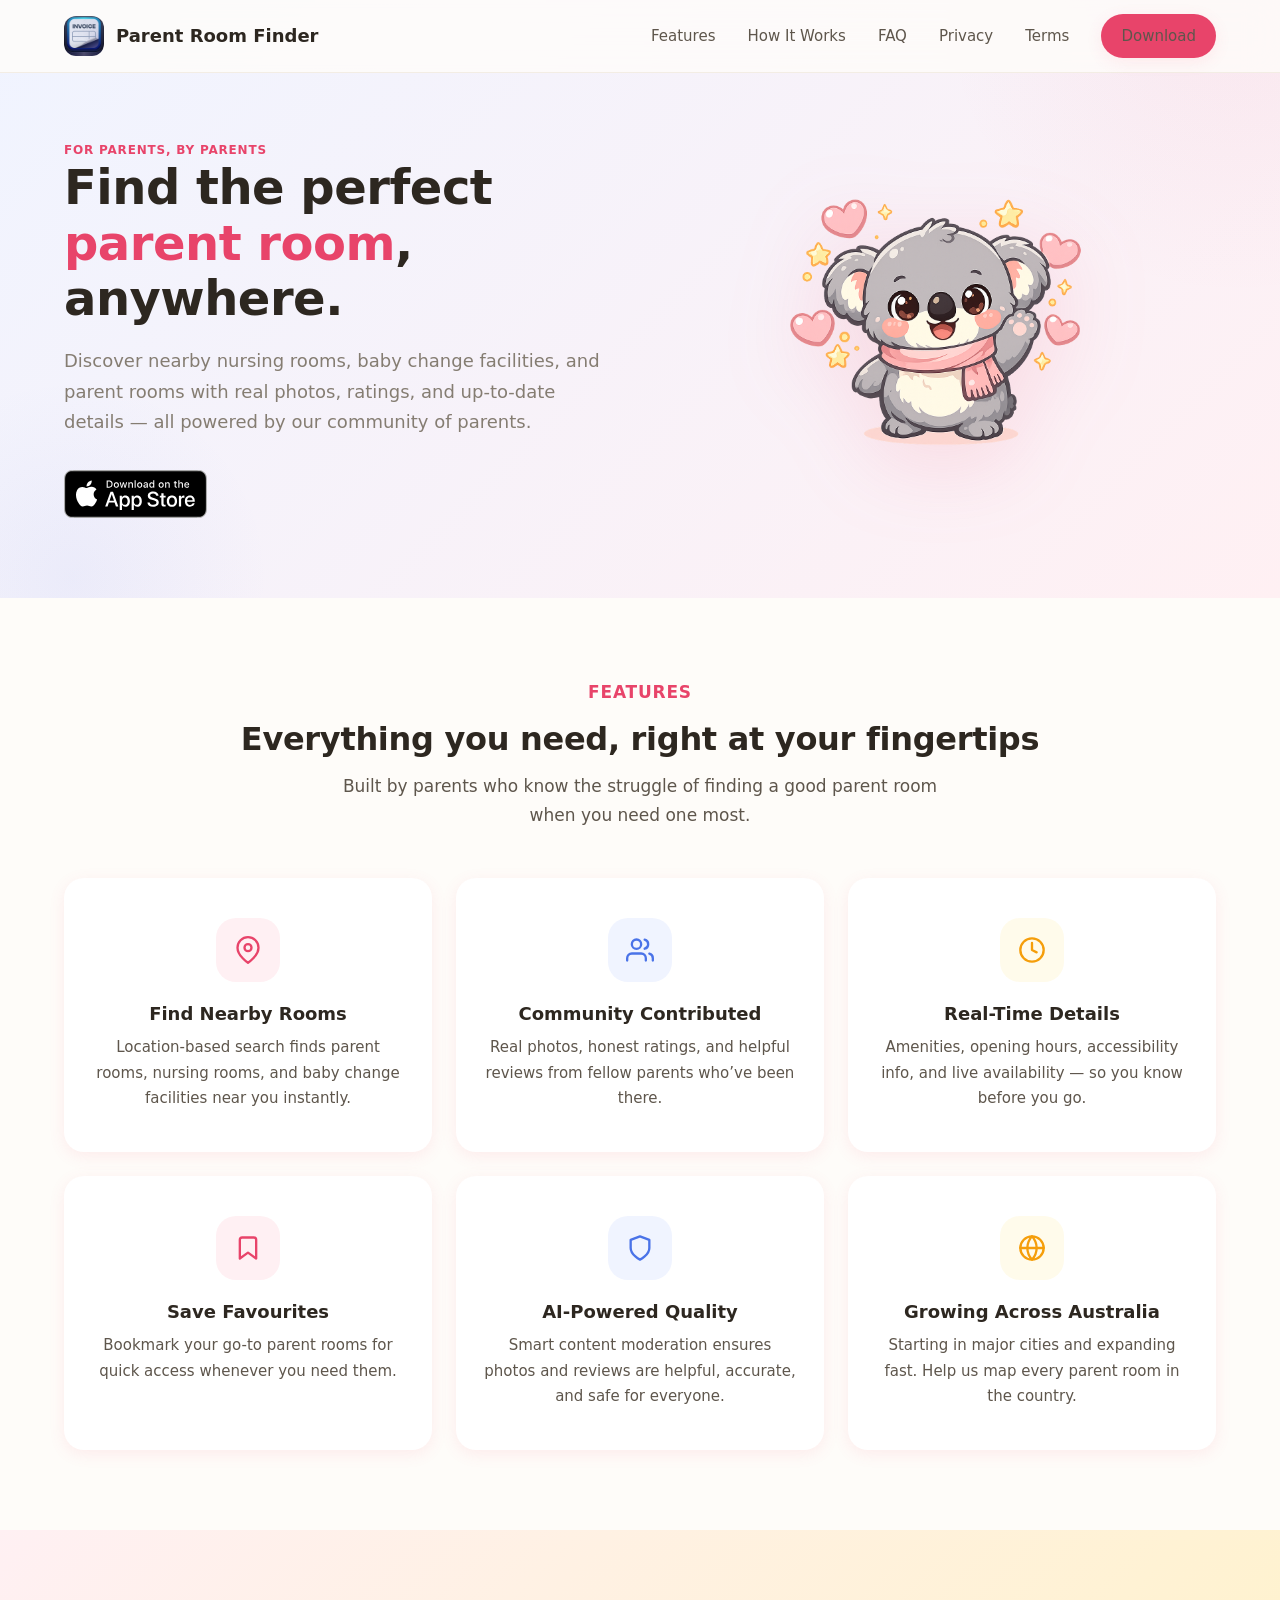
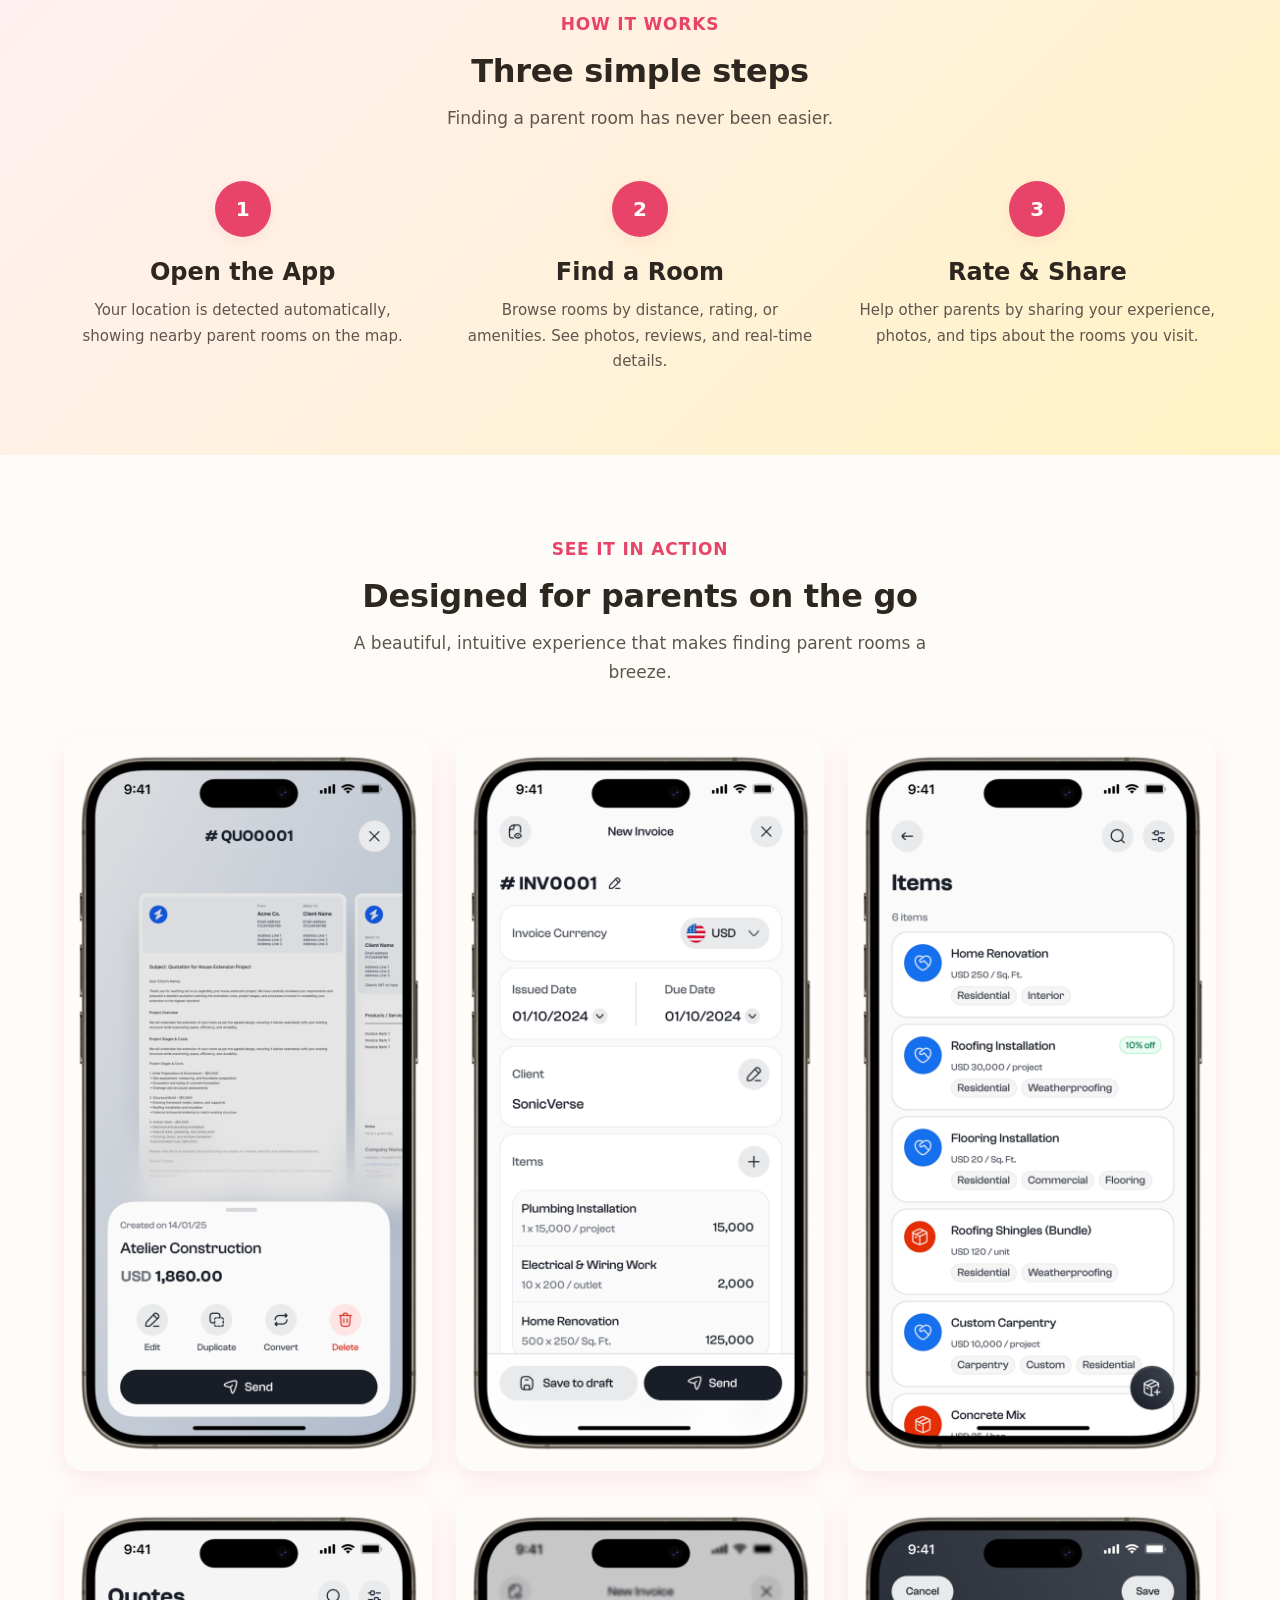
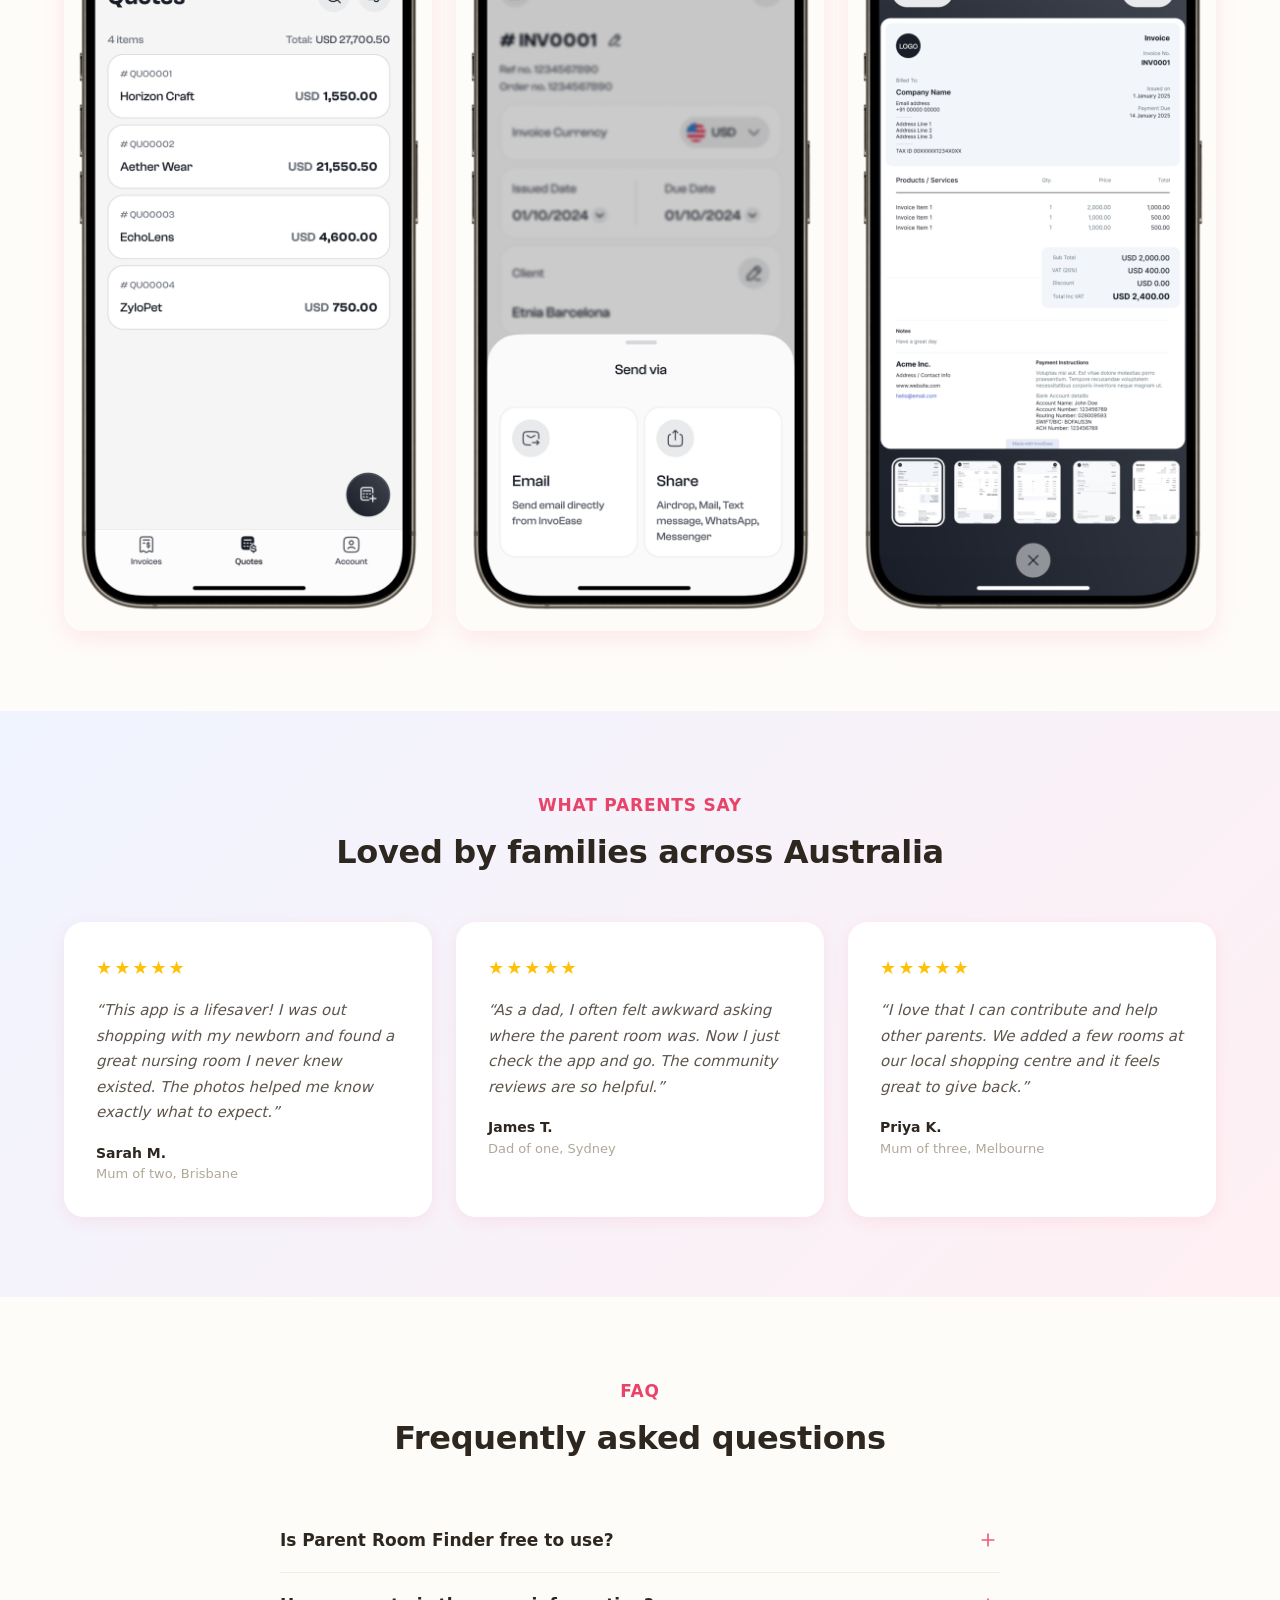
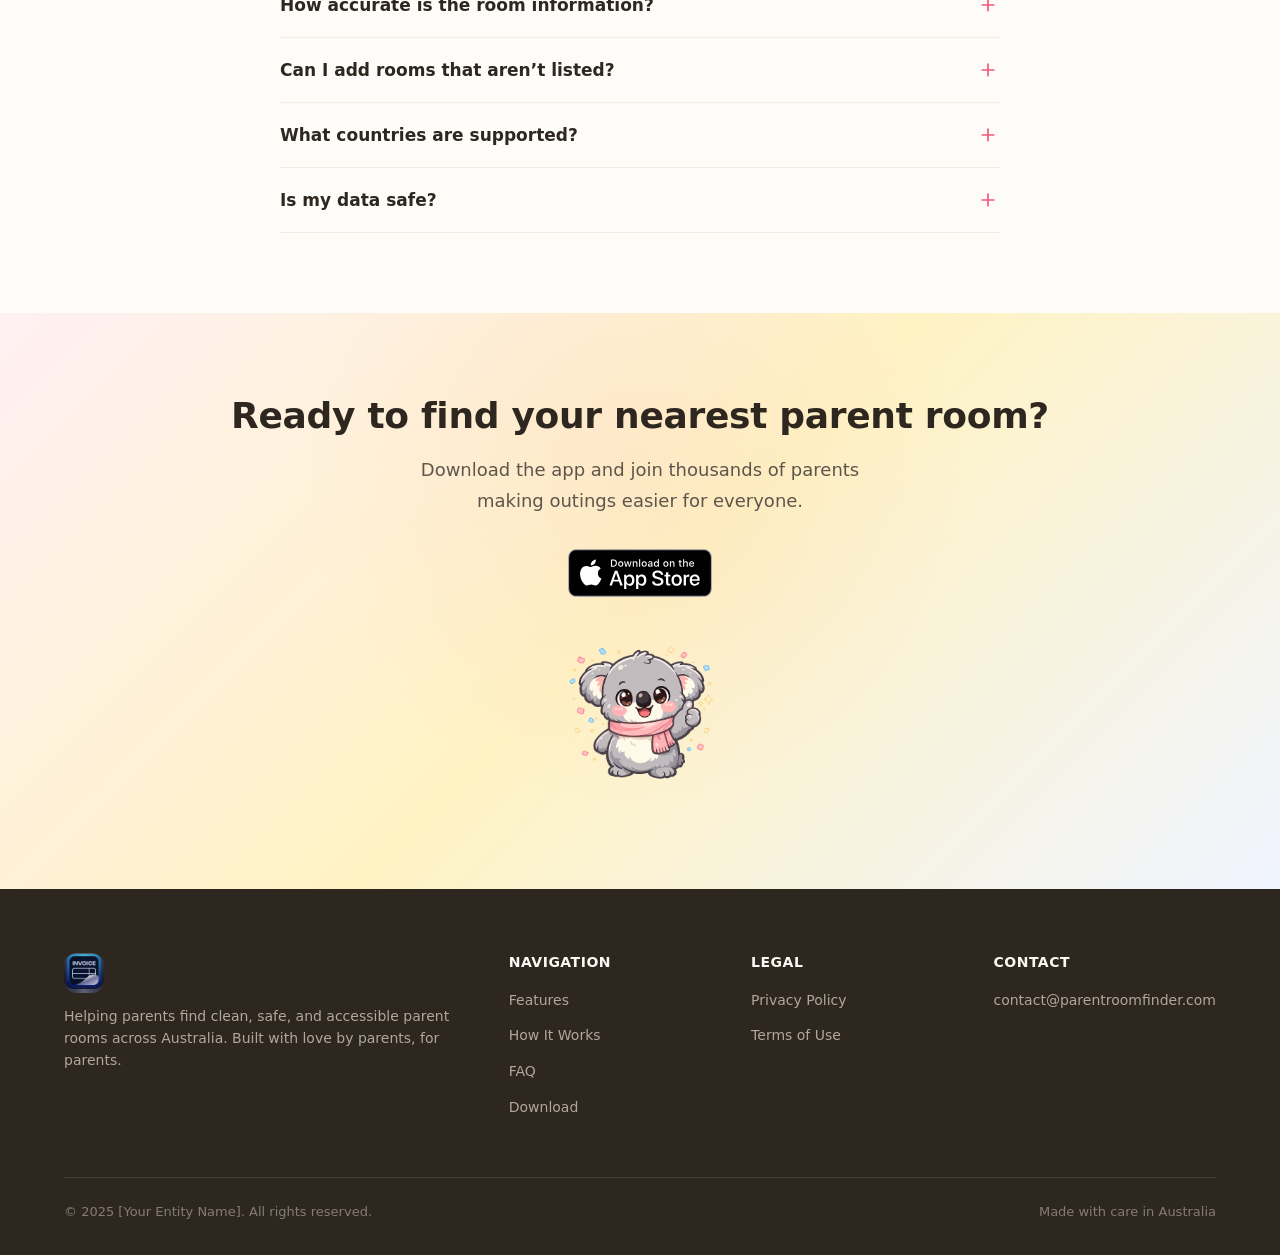
==== index.html @ feef45e7 "site updated" ====
<!DOCTYPE html>
<html lang="en">
<head>
  <meta charset="UTF-8">
  <meta name="viewport" content="width=device-width, initial-scale=1.0">
  <title>Parent Room Finder - Find Parent & Nursing Rooms Nearby</title>
  <meta name="description" content="Find parent rooms, nursing rooms, and baby change facilities near you. Community-powered, real-time details, photos, and ratings across Australia.">

  <!-- Open Graph -->
  <meta property="og:title" content="Parent Room Finder - Find Parent & Nursing Rooms Nearby">
  <meta property="og:description" content="Community-powered app to find parent rooms, nursing rooms, and baby change facilities near you.">
  <meta property="og:image" content="images/og-image.png">
  <meta property="og:type" content="website">
  <!-- TODO: Replace with actual domain -->
  <meta property="og:url" content="https://parentroomfinder.com">

  <!-- Favicon -->
  <link rel="icon" type="image/png" href="images/App Icon - light.png">
  <link rel="apple-touch-icon" href="images/App Icon - light.png">

  <link rel="stylesheet" href="css/style.css">
</head>
<body>

  <!-- ===== Header ===== -->
  <header class="header">
    <div class="container header__inner">
      <a href="/" class="header__logo">
        <img src="images/App Icon - light.png" alt="Parent Room Finder" width="40" height="40">
        <span>Parent Room Finder</span>
      </a>
      <button class="header__hamburger" aria-label="Toggle menu" aria-expanded="false">
        <span></span><span></span><span></span>
      </button>
      <nav class="header__nav">
        <a href="#features">Features</a>
        <a href="#how-it-works">How It Works</a>
        <a href="#faq">FAQ</a>
        <a href="privacy.html">Privacy</a>
        <a href="terms.html">Terms</a>
        <!-- TODO: Replace with actual store link -->
        <a href="#download" class="btn btn--primary btn--small">Download</a>
      </nav>
    </div>
  </header>

  <!-- ===== Hero ===== -->
  <section class="hero">
    <div class="container hero__inner">
      <div class="hero__content">
        <p class="overline">For Parents, By Parents</p>
        <h1 class="hero__title">Find the perfect <span>parent room</span>, anywhere.</h1>
        <p class="hero__subtitle">
          Discover nearby nursing rooms, baby change facilities, and parent rooms with real photos, ratings, and up-to-date details &mdash; all powered by our community of parents.
        </p>
        <div class="hero__actions">
          <!-- TODO: Replace with actual App Store link -->
          <a href="#" aria-label="Download on the App Store">
            <img src="images/App_Store_(iOS)-Badge-Logo.wine.svg" alt="Download on the App Store" class="store-badge">
          </a>
          <!-- TODO: Replace with actual Play Store badge and link -->
          <!--
          <a href="#" aria-label="Get it on Google Play">
            <img src="images/google-play-badge.png" alt="Get it on Google Play" class="store-badge">
          </a>
          -->
        </div>
      </div>
      <div class="hero__image">
        <img src="images/mascot-waving.png" alt="Bubba the koala mascot waving" width="340" height="340">
      </div>
    </div>
  </section>

  <!-- ===== Features ===== -->
  <section class="features" id="features">
    <div class="container">
      <div class="section-header fade-in">
        <p class="overline">Features</p>
        <h2>Everything you need, right at your fingertips</h2>
        <p>Built by parents who know the struggle of finding a good parent room when you need one most.</p>
      </div>
      <div class="features__grid">
        <div class="card feature-card fade-in">
          <div class="feature-card__icon feature-card__icon--pink">
            <svg width="28" height="28" viewBox="0 0 24 24" fill="none" stroke="#E8446A" stroke-width="2" stroke-linecap="round" stroke-linejoin="round"><path d="M21 10c0 7-9 13-9 13s-9-6-9-13a9 9 0 0 1 18 0z"/><circle cx="12" cy="10" r="3"/></svg>
          </div>
          <h3>Find Nearby Rooms</h3>
          <p>Location-based search finds parent rooms, nursing rooms, and baby change facilities near you instantly.</p>
        </div>
        <div class="card feature-card fade-in">
          <div class="feature-card__icon feature-card__icon--blue">
            <svg width="28" height="28" viewBox="0 0 24 24" fill="none" stroke="#4A73E8" stroke-width="2" stroke-linecap="round" stroke-linejoin="round"><path d="M17 21v-2a4 4 0 0 0-4-4H5a4 4 0 0 0-4 4v2"/><circle cx="9" cy="7" r="4"/><path d="M23 21v-2a4 4 0 0 0-3-3.87"/><path d="M16 3.13a4 4 0 0 1 0 7.75"/></svg>
          </div>
          <h3>Community Contributed</h3>
          <p>Real photos, honest ratings, and helpful reviews from fellow parents who&rsquo;ve been there.</p>
        </div>
        <div class="card feature-card fade-in">
          <div class="feature-card__icon feature-card__icon--yellow">
            <svg width="28" height="28" viewBox="0 0 24 24" fill="none" stroke="#F59E0B" stroke-width="2" stroke-linecap="round" stroke-linejoin="round"><circle cx="12" cy="12" r="10"/><polyline points="12 6 12 12 16 14"/></svg>
          </div>
          <h3>Real-Time Details</h3>
          <p>Amenities, opening hours, accessibility info, and live availability &mdash; so you know before you go.</p>
        </div>
        <div class="card feature-card fade-in">
          <div class="feature-card__icon feature-card__icon--pink">
            <svg width="28" height="28" viewBox="0 0 24 24" fill="none" stroke="#E8446A" stroke-width="2" stroke-linecap="round" stroke-linejoin="round"><path d="M19 21l-7-5-7 5V5a2 2 0 0 1 2-2h10a2 2 0 0 1 2 2z"/></svg>
          </div>
          <h3>Save Favourites</h3>
          <p>Bookmark your go-to parent rooms for quick access whenever you need them.</p>
        </div>
        <div class="card feature-card fade-in">
          <div class="feature-card__icon feature-card__icon--blue">
            <svg width="28" height="28" viewBox="0 0 24 24" fill="none" stroke="#4A73E8" stroke-width="2" stroke-linecap="round" stroke-linejoin="round"><path d="M12 22s8-4 8-10V5l-8-3-8 3v7c0 6 8 10 8 10z"/></svg>
          </div>
          <h3>AI-Powered Quality</h3>
          <p>Smart content moderation ensures photos and reviews are helpful, accurate, and safe for everyone.</p>
        </div>
        <div class="card feature-card fade-in">
          <div class="feature-card__icon feature-card__icon--yellow">
            <svg width="28" height="28" viewBox="0 0 24 24" fill="none" stroke="#F59E0B" stroke-width="2" stroke-linecap="round" stroke-linejoin="round"><circle cx="12" cy="12" r="10"/><line x1="2" y1="12" x2="22" y2="12"/><path d="M12 2a15.3 15.3 0 0 1 4 10 15.3 15.3 0 0 1-4 10 15.3 15.3 0 0 1-4-10 15.3 15.3 0 0 1 4-10z"/></svg>
          </div>
          <h3>Growing Across Australia</h3>
          <p>Starting in major cities and expanding fast. Help us map every parent room in the country.</p>
        </div>
      </div>
    </div>
  </section>

  <!-- ===== How It Works ===== -->
  <section class="how-it-works" id="how-it-works">
    <div class="container">
      <div class="section-header fade-in">
        <p class="overline">How It Works</p>
        <h2>Three simple steps</h2>
        <p>Finding a parent room has never been easier.</p>
      </div>
      <div class="steps">
        <div class="step fade-in">
          <div class="step__number">1</div>
          <h3>Open the App</h3>
          <p>Your location is detected automatically, showing nearby parent rooms on the map.</p>
        </div>
        <div class="step fade-in">
          <div class="step__number">2</div>
          <h3>Find a Room</h3>
          <p>Browse rooms by distance, rating, or amenities. See photos, reviews, and real-time details.</p>
        </div>
        <div class="step fade-in">
          <div class="step__number">3</div>
          <h3>Rate & Share</h3>
          <p>Help other parents by sharing your experience, photos, and tips about the rooms you visit.</p>
        </div>
      </div>
    </div>
  </section>

  <!-- ===== App Screenshots ===== -->
  <section class="screenshots" id="screenshots">
    <div class="container">
      <div class="section-header fade-in">
        <p class="overline">See It In Action</p>
        <h2>Designed for parents on the go</h2>
        <p>A beautiful, intuitive experience that makes finding parent rooms a breeze.</p>
      </div>
      <div class="screenshots__grid fade-in">
        <!-- TODO: Replace these placeholder screenshots with actual app screenshots -->
        <img src="images/screenshot-1.png" alt="App screenshot - Map view" loading="lazy">
        <img src="images/screenshot-2.png" alt="App screenshot - Room details" loading="lazy">
        <img src="images/screenshot-3.png" alt="App screenshot - Reviews and photos" loading="lazy">
        <img src="images/screenshot-4.png" alt="App screenshot - Favourites" loading="lazy">
        <img src="images/screenshot-5.png" alt="App screenshot - Contribute" loading="lazy">
        <img src="images/screenshot-6.png" alt="App screenshot - Profile" loading="lazy">
      </div>
    </div>
  </section>

  <!-- ===== Testimonials ===== -->
  <section class="testimonials" id="testimonials">
    <div class="container">
      <div class="section-header fade-in">
        <p class="overline">What Parents Say</p>
        <h2>Loved by families across Australia</h2>
      </div>
      <div class="testimonials__grid">
        <div class="card testimonial-card fade-in">
          <div class="testimonial-card__stars">
            <span>&#9733;</span><span>&#9733;</span><span>&#9733;</span><span>&#9733;</span><span>&#9733;</span>
          </div>
          <blockquote>&ldquo;This app is a lifesaver! I was out shopping with my newborn and found a great nursing room I never knew existed. The photos helped me know exactly what to expect.&rdquo;</blockquote>
          <div class="testimonial-card__author">Sarah M.</div>
          <div class="testimonial-card__role">Mum of two, Brisbane</div>
        </div>
        <div class="card testimonial-card fade-in">
          <div class="testimonial-card__stars">
            <span>&#9733;</span><span>&#9733;</span><span>&#9733;</span><span>&#9733;</span><span>&#9733;</span>
          </div>
          <blockquote>&ldquo;As a dad, I often felt awkward asking where the parent room was. Now I just check the app and go. The community reviews are so helpful.&rdquo;</blockquote>
          <div class="testimonial-card__author">James T.</div>
          <div class="testimonial-card__role">Dad of one, Sydney</div>
        </div>
        <div class="card testimonial-card fade-in">
          <div class="testimonial-card__stars">
            <span>&#9733;</span><span>&#9733;</span><span>&#9733;</span><span>&#9733;</span><span>&#9733;</span>
          </div>
          <blockquote>&ldquo;I love that I can contribute and help other parents. We added a few rooms at our local shopping centre and it feels great to give back.&rdquo;</blockquote>
          <div class="testimonial-card__author">Priya K.</div>
          <div class="testimonial-card__role">Mum of three, Melbourne</div>
        </div>
      </div>
    </div>
  </section>

  <!-- ===== FAQ ===== -->
  <section class="faq" id="faq">
    <div class="container">
      <div class="section-header fade-in">
        <p class="overline">FAQ</p>
        <h2>Frequently asked questions</h2>
      </div>
      <div class="faq__list fade-in">
        <div class="faq__item">
          <button class="faq__question" aria-expanded="false">
            Is Parent Room Finder free to use?
            <span class="faq__icon">
              <svg width="20" height="20" viewBox="0 0 24 24" fill="none" stroke="currentColor" stroke-width="2" stroke-linecap="round" stroke-linejoin="round"><line x1="12" y1="5" x2="12" y2="19"/><line x1="5" y1="12" x2="19" y2="12"/></svg>
            </span>
          </button>
          <div class="faq__answer">
            <p>Parent Room Finder offers a premium subscription that gives you full access to all features including the interactive map, room details, photos, reviews, and the ability to save favourites and contribute rooms. Subscriptions are managed through the App Store or Google Play.</p>
          </div>
        </div>
        <div class="faq__item">
          <button class="faq__question" aria-expanded="false">
            How accurate is the room information?
            <span class="faq__icon">
              <svg width="20" height="20" viewBox="0 0 24 24" fill="none" stroke="currentColor" stroke-width="2" stroke-linecap="round" stroke-linejoin="round"><line x1="12" y1="5" x2="12" y2="19"/><line x1="5" y1="12" x2="19" y2="12"/></svg>
            </span>
          </button>
          <div class="faq__answer">
            <p>Room information is contributed and verified by our community of parents, supplemented by AI-powered discovery. While we strive for accuracy, details like opening hours and amenities may change. We encourage users to report any inaccuracies so we can keep information up to date.</p>
          </div>
        </div>
        <div class="faq__item">
          <button class="faq__question" aria-expanded="false">
            Can I add rooms that aren&rsquo;t listed?
            <span class="faq__icon">
              <svg width="20" height="20" viewBox="0 0 24 24" fill="none" stroke="currentColor" stroke-width="2" stroke-linecap="round" stroke-linejoin="round"><line x1="12" y1="5" x2="12" y2="19"/><line x1="5" y1="12" x2="19" y2="12"/></svg>
            </span>
          </button>
          <div class="faq__answer">
            <p>Absolutely! We rely on our community to help map parent rooms across Australia. You can submit a new room with photos, amenities, and details directly from the app. Submissions are reviewed using AI moderation before being published.</p>
          </div>
        </div>
        <div class="faq__item">
          <button class="faq__question" aria-expanded="false">
            What countries are supported?
            <span class="faq__icon">
              <svg width="20" height="20" viewBox="0 0 24 24" fill="none" stroke="currentColor" stroke-width="2" stroke-linecap="round" stroke-linejoin="round"><line x1="12" y1="5" x2="12" y2="19"/><line x1="5" y1="12" x2="19" y2="12"/></svg>
            </span>
          </button>
          <div class="faq__answer">
            <p>We&rsquo;re currently focused on Australia, starting with major cities like Brisbane, Sydney, and Melbourne. We plan to expand to other countries based on community demand. Want us in your area? Let us know!</p>
          </div>
        </div>
        <div class="faq__item">
          <button class="faq__question" aria-expanded="false">
            Is my data safe?
            <span class="faq__icon">
              <svg width="20" height="20" viewBox="0 0 24 24" fill="none" stroke="currentColor" stroke-width="2" stroke-linecap="round" stroke-linejoin="round"><line x1="12" y1="5" x2="12" y2="19"/><line x1="5" y1="12" x2="19" y2="12"/></svg>
            </span>
          </button>
          <div class="faq__answer">
            <p>Yes. We take privacy seriously and comply with the Australian Privacy Act 1988. Your data is encrypted in transit and at rest, we only collect what&rsquo;s necessary, and we never sell your personal information. Read our full <a href="privacy.html">Privacy Policy</a> for details.</p>
          </div>
        </div>
      </div>
    </div>
  </section>

  <!-- ===== Download CTA ===== -->
  <section class="cta-banner" id="download">
    <div class="container">
      <div class="cta-banner__content fade-in">
        <h2>Ready to find your nearest parent room?</h2>
        <p>Download the app and join thousands of parents making outings easier for everyone.</p>
        <div class="cta-banner__actions">
          <!-- TODO: Replace with actual App Store link -->
          <a href="#" aria-label="Download on the App Store">
            <img src="images/App_Store_(iOS)-Badge-Logo.wine.svg" alt="Download on the App Store" class="store-badge">
          </a>
          <!-- TODO: Replace with actual Play Store badge and link -->
          <!--
          <a href="#" aria-label="Get it on Google Play">
            <img src="images/google-play-badge.png" alt="Get it on Google Play" class="store-badge">
          </a>
          -->
        </div>
        <img src="images/mascot-thumbs-up.png" alt="Bubba the koala giving a thumbs up" class="cta-banner__mascot">
      </div>
    </div>
  </section>

  <!-- ===== Footer ===== -->
  <footer class="footer">
    <div class="container">
      <div class="footer__inner">
        <div class="footer__brand">
          <img src="images/App Icon - dark.png" alt="Parent Room Finder" width="40" height="40">
          <p>Helping parents find clean, safe, and accessible parent rooms across Australia. Built with love by parents, for parents.</p>
        </div>
        <div>
          <h4>Navigation</h4>
          <ul>
            <li><a href="#features">Features</a></li>
            <li><a href="#how-it-works">How It Works</a></li>
            <li><a href="#faq">FAQ</a></li>
            <li><a href="#download">Download</a></li>
          </ul>
        </div>
        <div>
          <h4>Legal</h4>
          <ul>
            <li><a href="privacy.html">Privacy Policy</a></li>
            <li><a href="terms.html">Terms of Use</a></li>
          </ul>
        </div>
        <div>
          <h4>Contact</h4>
          <ul>
            <!-- TODO: Replace with actual contact email -->
            <li><a href="mailto:contact@parentroomfinder.com">contact@parentroomfinder.com</a></li>
          </ul>
        </div>
      </div>
      <div class="footer__bottom">
        <!-- TODO: Replace [Your Entity Name] with actual entity name -->
        <span>&copy; 2025 [Your Entity Name]. All rights reserved.</span>
        <span>Made with care in Australia</span>
      </div>
    </div>
  </footer>

  <script src="js/main.js"></script>
</body>
</html>
---- css/style.css ----
/* ===== CSS Custom Properties ===== */
:root {
  --pink-50: #FFF0F3;
  --pink-100: #FFD6DE;
  --pink-200: #FFB3C1;
  --pink-300: #FF8FA3;
  --pink-400: #F2587A;
  --pink-500: #E8446A;
  --pink-600: #D6325A;
  --pink-700: #B5264C;
  --pink-800: #8C1B3A;

  --blue-50: #F0F4FF;
  --blue-100: #DBEAFE;
  --blue-200: #BFDBFE;
  --blue-300: #93C5FD;
  --blue-400: #60A5FA;
  --blue-500: #4A73E8;
  --blue-600: #3B5FCC;

  --yellow-50: #FFFBEB;
  --yellow-100: #FEF3C7;
  --yellow-200: #FDE68A;
  --yellow-300: #FCD34D;
  --yellow-400: #FFC107;
  --yellow-500: #F59E0B;

  --cream-50: #FEFCF9;
  --cream-100: #FBF7F2;
  --cream-200: #F3EDE4;
  --cream-300: #E5DDD3;
  --cream-400: #B0A898;
  --cream-500: #857D72;
  --cream-600: #5E564C;
  --cream-700: #463F37;
  --cream-800: #2D2720;
  --cream-900: #1A1612;

  --white: #FFFFFF;
  --black: #000000;
  --star: #FFC107;

  --gradient-warm: linear-gradient(135deg, #FFF0F3, #FFF3C4);
  --gradient-cool: linear-gradient(135deg, #F0F4FF, #FFF0F3);
  --gradient-sunset: linear-gradient(135deg, #FFF0F3 0%, #FFF3C4 50%, #F0F4FF 100%);

  --shadow-sm: 0 2px 8px rgba(242, 88, 122, 0.08);
  --shadow-md: 0 4px 16px rgba(242, 88, 122, 0.10);
  --shadow-lg: 0 8px 24px rgba(242, 88, 122, 0.12);
  --shadow-blue: 0 4px 16px rgba(74, 115, 232, 0.10);

  --radius-sm: 12px;
  --radius-md: 16px;
  --radius-lg: 20px;
  --radius-xl: 28px;
  --radius-full: 9999px;

  --font-sans: 'SF Pro Rounded', system-ui, -apple-system, BlinkMacSystemFont, 'Segoe UI', Roboto, Helvetica, Arial, sans-serif;

  --max-width: 1200px;
  --max-width-prose: 800px;
}

/* ===== Reset ===== */
*, *::before, *::after {
  box-sizing: border-box;
  margin: 0;
  padding: 0;
}

html {
  scroll-behavior: smooth;
  -webkit-text-size-adjust: 100%;
}

body {
  font-family: var(--font-sans);
  font-size: 16px;
  line-height: 1.6;
  color: var(--cream-800);
  background-color: var(--cream-50);
  -webkit-font-smoothing: antialiased;
  -moz-osx-font-smoothing: grayscale;
}

img {
  max-width: 100%;
  height: auto;
  display: block;
}

a {
  color: var(--pink-500);
  text-decoration: none;
  transition: color 0.2s;
}

a:hover {
  color: var(--pink-600);
}

ul, ol {
  list-style: none;
}

/* ===== Typography ===== */
h1, h2, h3, h4, h5, h6 {
  font-weight: 600;
  line-height: 1.3;
  color: var(--cream-800);
}

h1 { font-size: 2.5rem; letter-spacing: -0.5px; }
h2 { font-size: 2rem; letter-spacing: -0.3px; }
h3 { font-size: 1.5rem; }
h4 { font-size: 1.25rem; }

p {
  color: var(--cream-600);
  line-height: 1.7;
}

.overline {
  font-size: 0.75rem;
  font-weight: 700;
  letter-spacing: 0.8px;
  text-transform: uppercase;
  color: var(--pink-500);
}

/* ===== Layout ===== */
.container {
  max-width: var(--max-width);
  margin: 0 auto;
  padding: 0 24px;
}

.container--prose {
  max-width: var(--max-width-prose);
}

section {
  padding: 80px 0;
}

/* ===== Components ===== */

/* Card */
.card {
  background: var(--white);
  border-radius: var(--radius-lg);
  box-shadow: var(--shadow-md);
  padding: 32px;
  transition: transform 0.2s, box-shadow 0.2s;
}

.card:hover {
  transform: translateY(-2px);
  box-shadow: var(--shadow-lg);
}

/* Button */
.btn {
  display: inline-flex;
  align-items: center;
  justify-content: center;
  gap: 8px;
  padding: 14px 28px;
  font-family: var(--font-sans);
  font-size: 1rem;
  font-weight: 600;
  border: none;
  border-radius: var(--radius-xl);
  cursor: pointer;
  transition: all 0.2s;
  text-decoration: none;
}

.btn--primary {
  background: var(--pink-500);
  color: var(--white);
  box-shadow: var(--shadow-md);
}

.btn--primary:hover {
  background: var(--pink-600);
  color: var(--white);
  transform: translateY(-1px);
  box-shadow: var(--shadow-lg);
}

.btn--secondary {
  background: var(--white);
  color: var(--pink-500);
  border: 2px solid var(--pink-200);
}

.btn--secondary:hover {
  background: var(--pink-50);
  color: var(--pink-600);
  border-color: var(--pink-300);
}

.btn--small {
  padding: 10px 20px;
  font-size: 0.875rem;
}

/* Badge / Pill */
.badge {
  display: inline-flex;
  align-items: center;
  gap: 6px;
  padding: 6px 14px;
  font-size: 0.8rem;
  font-weight: 600;
  border-radius: var(--radius-full);
}

.badge--pink {
  background: var(--pink-50);
  color: var(--pink-500);
}

.badge--blue {
  background: var(--blue-50);
  color: var(--blue-500);
}

.badge--yellow {
  background: var(--yellow-50);
  color: var(--yellow-500);
}

/* ===== Header / Nav ===== */
.header {
  position: fixed;
  top: 0;
  left: 0;
  right: 0;
  z-index: 100;
  background: rgba(254, 252, 249, 0.85);
  backdrop-filter: blur(16px);
  -webkit-backdrop-filter: blur(16px);
  border-bottom: 1px solid var(--cream-200);
}

.header__inner {
  display: flex;
  align-items: center;
  justify-content: space-between;
  height: 72px;
}

.header__logo {
  display: flex;
  align-items: center;
  gap: 12px;
  text-decoration: none;
}

.header__logo img {
  width: 40px;
  height: 40px;
  border-radius: var(--radius-sm);
}

.header__logo span {
  font-size: 1.125rem;
  font-weight: 600;
  color: var(--cream-800);
}

.header__nav {
  display: flex;
  align-items: center;
  gap: 32px;
}

.header__nav a {
  font-size: 0.9375rem;
  font-weight: 500;
  color: var(--cream-600);
  transition: color 0.2s;
}

.header__nav a:hover {
  color: var(--pink-500);
}

.header__hamburger {
  display: none;
  flex-direction: column;
  gap: 5px;
  background: none;
  border: none;
  cursor: pointer;
  padding: 8px;
}

.header__hamburger span {
  display: block;
  width: 24px;
  height: 2px;
  background: var(--cream-800);
  border-radius: 2px;
  transition: all 0.3s;
}

/* Mobile nav */
@media (max-width: 768px) {
  .header__hamburger {
    display: flex;
  }

  .header__nav {
    display: none;
    position: absolute;
    top: 72px;
    left: 0;
    right: 0;
    flex-direction: column;
    gap: 0;
    background: rgba(254, 252, 249, 0.98);
    backdrop-filter: blur(16px);
    border-bottom: 1px solid var(--cream-200);
    padding: 16px 24px;
  }

  .header__nav.open {
    display: flex;
  }

  .header__nav a {
    padding: 12px 0;
    border-bottom: 1px solid var(--cream-200);
    width: 100%;
  }

  .header__nav a:last-child {
    border-bottom: none;
  }

  .header__nav .btn {
    margin-top: 12px;
    width: 100%;
    text-align: center;
  }
}

/* ===== Hero ===== */
.hero {
  padding-top: 140px;
  padding-bottom: 80px;
  background: var(--gradient-cool);
  position: relative;
  overflow: hidden;
}

.hero::before {
  content: '';
  position: absolute;
  top: -50%;
  right: -20%;
  width: 600px;
  height: 600px;
  background: radial-gradient(circle, rgba(232, 68, 106, 0.06) 0%, transparent 70%);
  border-radius: 50%;
  pointer-events: none;
}

.hero::after {
  content: '';
  position: absolute;
  bottom: -30%;
  left: -10%;
  width: 400px;
  height: 400px;
  background: radial-gradient(circle, rgba(74, 115, 232, 0.06) 0%, transparent 70%);
  border-radius: 50%;
  pointer-events: none;
}

.hero__inner {
  display: grid;
  grid-template-columns: 1fr 1fr;
  gap: 48px;
  align-items: center;
  position: relative;
  z-index: 1;
}

.hero__content {
  max-width: 540px;
}

.hero__title {
  font-size: 3rem;
  line-height: 1.15;
  margin-bottom: 20px;
  letter-spacing: -0.5px;
}

.hero__title span {
  color: var(--pink-500);
}

.hero__subtitle {
  font-size: 1.125rem;
  color: var(--cream-500);
  margin-bottom: 32px;
  line-height: 1.7;
}

.hero__actions {
  display: flex;
  gap: 16px;
  flex-wrap: wrap;
}

.hero__image {
  display: flex;
  justify-content: center;
  align-items: center;
}

.hero__image img {
  max-width: 340px;
  width: 100%;
  filter: drop-shadow(0 20px 40px rgba(242, 88, 122, 0.15));
}

.store-badge {
  height: 48px;
  width: auto;
  transition: transform 0.2s;
}

.store-badge:hover {
  transform: scale(1.05);
}

@media (max-width: 768px) {
  .hero__inner {
    grid-template-columns: 1fr;
    text-align: center;
  }

  .hero__content {
    max-width: 100%;
  }

  .hero__title {
    font-size: 2.25rem;
  }

  .hero__actions {
    justify-content: center;
  }

  .hero__image {
    order: -1;
  }

  .hero__image img {
    max-width: 240px;
  }
}

/* ===== Features Grid ===== */
.features {
  background: var(--cream-50);
}

.section-header {
  text-align: center;
  margin-bottom: 48px;
}

.section-header .overline {
  margin-bottom: 12px;
}

.section-header h2 {
  margin-bottom: 12px;
}

.section-header p {
  max-width: 600px;
  margin: 0 auto;
  font-size: 1.0625rem;
}

.features__grid {
  display: grid;
  grid-template-columns: repeat(3, 1fr);
  gap: 24px;
}

.feature-card {
  text-align: center;
  padding: 40px 28px;
}

.feature-card__icon {
  display: inline-flex;
  align-items: center;
  justify-content: center;
  width: 64px;
  height: 64px;
  border-radius: var(--radius-lg);
  margin-bottom: 20px;
  font-size: 1.75rem;
}

.feature-card__icon--pink { background: var(--pink-50); }
.feature-card__icon--blue { background: var(--blue-50); }
.feature-card__icon--yellow { background: var(--yellow-50); }

.feature-card h3 {
  font-size: 1.125rem;
  margin-bottom: 10px;
}

.feature-card p {
  font-size: 0.9375rem;
}

@media (max-width: 768px) {
  .features__grid {
    grid-template-columns: 1fr;
    gap: 16px;
  }
}

/* ===== How It Works ===== */
.how-it-works {
  background: var(--gradient-warm);
  position: relative;
}

.steps {
  display: grid;
  grid-template-columns: repeat(3, 1fr);
  gap: 40px;
  counter-reset: step;
}

.step {
  text-align: center;
  counter-increment: step;
  position: relative;
}

.step__number {
  display: inline-flex;
  align-items: center;
  justify-content: center;
  width: 56px;
  height: 56px;
  border-radius: 50%;
  background: var(--pink-500);
  color: var(--white);
  font-size: 1.25rem;
  font-weight: 700;
  margin-bottom: 20px;
  box-shadow: var(--shadow-md);
}

.step h3 {
  margin-bottom: 10px;
}

.step p {
  font-size: 0.9375rem;
}

@media (max-width: 768px) {
  .steps {
    grid-template-columns: 1fr;
    gap: 32px;
  }
}

/* ===== Screenshots ===== */
.screenshots {
  background: var(--cream-50);
  overflow: hidden;
}

.screenshots__grid {
  display: grid;
  grid-template-columns: repeat(3, 1fr);
  gap: 24px;
}

.screenshots__grid img {
  border-radius: var(--radius-lg);
  box-shadow: var(--shadow-lg);
  width: 100%;
  transition: transform 0.3s;
}

.screenshots__grid img:hover {
  transform: scale(1.02);
}

@media (max-width: 768px) {
  .screenshots__grid {
    grid-template-columns: repeat(2, 1fr);
    gap: 16px;
  }
}

/* ===== Testimonials ===== */
.testimonials {
  background: var(--gradient-cool);
}

.testimonials__grid {
  display: grid;
  grid-template-columns: repeat(3, 1fr);
  gap: 24px;
}

.testimonial-card {
  padding: 32px;
}

.testimonial-card__stars {
  display: flex;
  gap: 2px;
  margin-bottom: 16px;
}

.testimonial-card__stars span {
  color: var(--star);
  font-size: 1.125rem;
}

.testimonial-card blockquote {
  font-size: 0.9375rem;
  color: var(--cream-600);
  line-height: 1.7;
  margin-bottom: 16px;
  font-style: italic;
}

.testimonial-card__author {
  font-size: 0.875rem;
  font-weight: 600;
  color: var(--cream-800);
}

.testimonial-card__role {
  font-size: 0.8125rem;
  color: var(--cream-400);
}

@media (max-width: 768px) {
  .testimonials__grid {
    grid-template-columns: 1fr;
  }
}

/* ===== FAQ ===== */
.faq {
  background: var(--cream-50);
}

.faq__list {
  max-width: 720px;
  margin: 0 auto;
}

.faq__item {
  border-bottom: 1px solid var(--cream-200);
}

.faq__question {
  width: 100%;
  display: flex;
  align-items: center;
  justify-content: space-between;
  gap: 16px;
  padding: 20px 0;
  font-family: var(--font-sans);
  font-size: 1.0625rem;
  font-weight: 600;
  color: var(--cream-800);
  background: none;
  border: none;
  cursor: pointer;
  text-align: left;
  transition: color 0.2s;
}

.faq__question:hover {
  color: var(--pink-500);
}

.faq__icon {
  flex-shrink: 0;
  width: 24px;
  height: 24px;
  display: flex;
  align-items: center;
  justify-content: center;
  color: var(--pink-400);
  transition: transform 0.3s;
}

.faq__question[aria-expanded="true"] .faq__icon {
  transform: rotate(45deg);
}

.faq__answer {
  max-height: 0;
  overflow: hidden;
  transition: max-height 0.3s ease;
}

.faq__answer p {
  padding: 0 0 20px 0;
  font-size: 0.9375rem;
  line-height: 1.7;
}

/* ===== CTA Banner ===== */
.cta-banner {
  background: var(--gradient-sunset);
  text-align: center;
  position: relative;
  overflow: hidden;
}

.cta-banner::before {
  content: '';
  position: absolute;
  top: -40%;
  left: 50%;
  transform: translateX(-50%);
  width: 800px;
  height: 800px;
  background: radial-gradient(circle, rgba(232, 68, 106, 0.06) 0%, transparent 60%);
  border-radius: 50%;
  pointer-events: none;
}

.cta-banner__content {
  position: relative;
  z-index: 1;
}

.cta-banner h2 {
  font-size: 2.25rem;
  margin-bottom: 16px;
}

.cta-banner p {
  font-size: 1.125rem;
  margin-bottom: 32px;
  max-width: 500px;
  margin-left: auto;
  margin-right: auto;
}

.cta-banner__actions {
  display: flex;
  gap: 16px;
  justify-content: center;
  flex-wrap: wrap;
  margin-bottom: 32px;
}

.cta-banner__mascot {
  max-width: 180px;
  margin: 0 auto;
}

/* ===== Footer ===== */
.footer {
  background: var(--cream-800);
  color: var(--cream-300);
  padding: 64px 0 32px;
}

.footer__inner {
  display: grid;
  grid-template-columns: 2fr 1fr 1fr 1fr;
  gap: 40px;
  margin-bottom: 48px;
}

.footer__brand p {
  color: var(--cream-400);
  font-size: 0.875rem;
  margin-top: 12px;
  line-height: 1.6;
}

.footer__brand img {
  width: 40px;
  height: 40px;
  border-radius: var(--radius-sm);
}

.footer h4 {
  color: var(--cream-100);
  font-size: 0.875rem;
  font-weight: 600;
  text-transform: uppercase;
  letter-spacing: 0.5px;
  margin-bottom: 16px;
}

.footer ul li {
  margin-bottom: 10px;
}

.footer ul a {
  color: var(--cream-400);
  font-size: 0.875rem;
  transition: color 0.2s;
}

.footer ul a:hover {
  color: var(--pink-400);
}

.footer__bottom {
  border-top: 1px solid var(--cream-700);
  padding-top: 24px;
  display: flex;
  justify-content: space-between;
  align-items: center;
  font-size: 0.8125rem;
  color: var(--cream-500);
}

@media (max-width: 768px) {
  .footer__inner {
    grid-template-columns: 1fr 1fr;
  }

  .footer__bottom {
    flex-direction: column;
    gap: 12px;
    text-align: center;
  }
}

/* ===== Legal Pages (Privacy, Terms) ===== */
.legal-page {
  padding-top: 120px;
  padding-bottom: 80px;
}

.legal-page h1 {
  margin-bottom: 8px;
}

.legal-page .legal-updated {
  font-size: 0.875rem;
  color: var(--cream-400);
  margin-bottom: 40px;
}

.legal-page h2 {
  font-size: 1.5rem;
  margin-top: 40px;
  margin-bottom: 16px;
  padding-top: 24px;
  border-top: 1px solid var(--cream-200);
}

.legal-page h2:first-of-type {
  border-top: none;
  padding-top: 0;
}

.legal-page h3 {
  font-size: 1.125rem;
  margin-top: 24px;
  margin-bottom: 12px;
}

.legal-page p {
  margin-bottom: 16px;
  font-size: 0.9375rem;
}

.legal-page ul, .legal-page ol {
  margin-bottom: 16px;
  padding-left: 24px;
}

.legal-page ul {
  list-style: disc;
}

.legal-page ol {
  list-style: decimal;
}

.legal-page li {
  margin-bottom: 8px;
  font-size: 0.9375rem;
  color: var(--cream-600);
  line-height: 1.6;
}

.legal-page strong {
  color: var(--cream-800);
}

.legal-page a {
  color: var(--pink-500);
  text-decoration: underline;
}

.legal-page table {
  width: 100%;
  border-collapse: collapse;
  margin-bottom: 24px;
  font-size: 0.875rem;
}

.legal-page th,
.legal-page td {
  padding: 12px 16px;
  text-align: left;
  border-bottom: 1px solid var(--cream-200);
}

.legal-page th {
  background: var(--cream-100);
  font-weight: 600;
  color: var(--cream-800);
}

.legal-page td {
  color: var(--cream-600);
}

/* ===== Scroll Animations ===== */
.fade-in {
  opacity: 0;
  transform: translateY(20px);
  transition: opacity 0.6s ease, transform 0.6s ease;
}

.fade-in.visible {
  opacity: 1;
  transform: translateY(0);
}

/* ===== Utility ===== */
.text-center { text-align: center; }
.text-pink { color: var(--pink-500); }
.text-blue { color: var(--blue-500); }
.mt-2 { margin-top: 16px; }
.mt-4 { margin-top: 32px; }
.mb-2 { margin-top: 16px; }
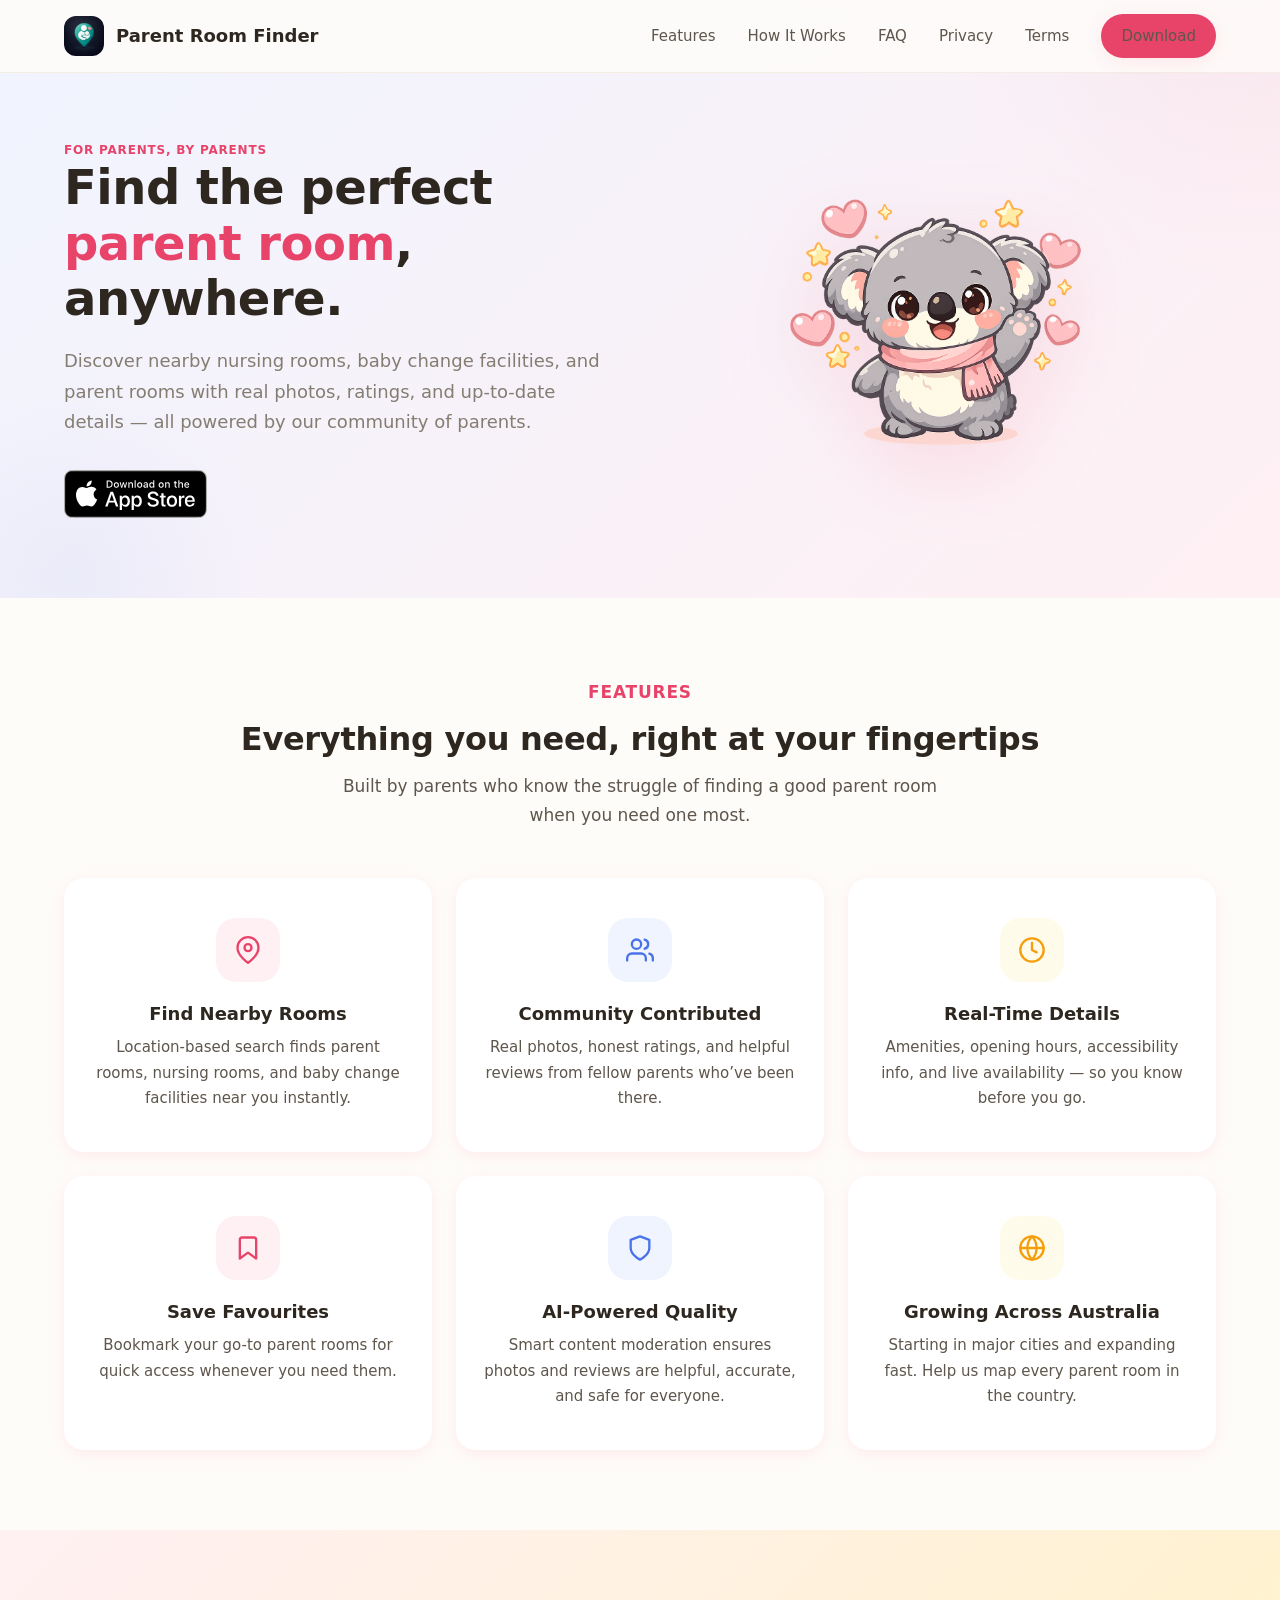
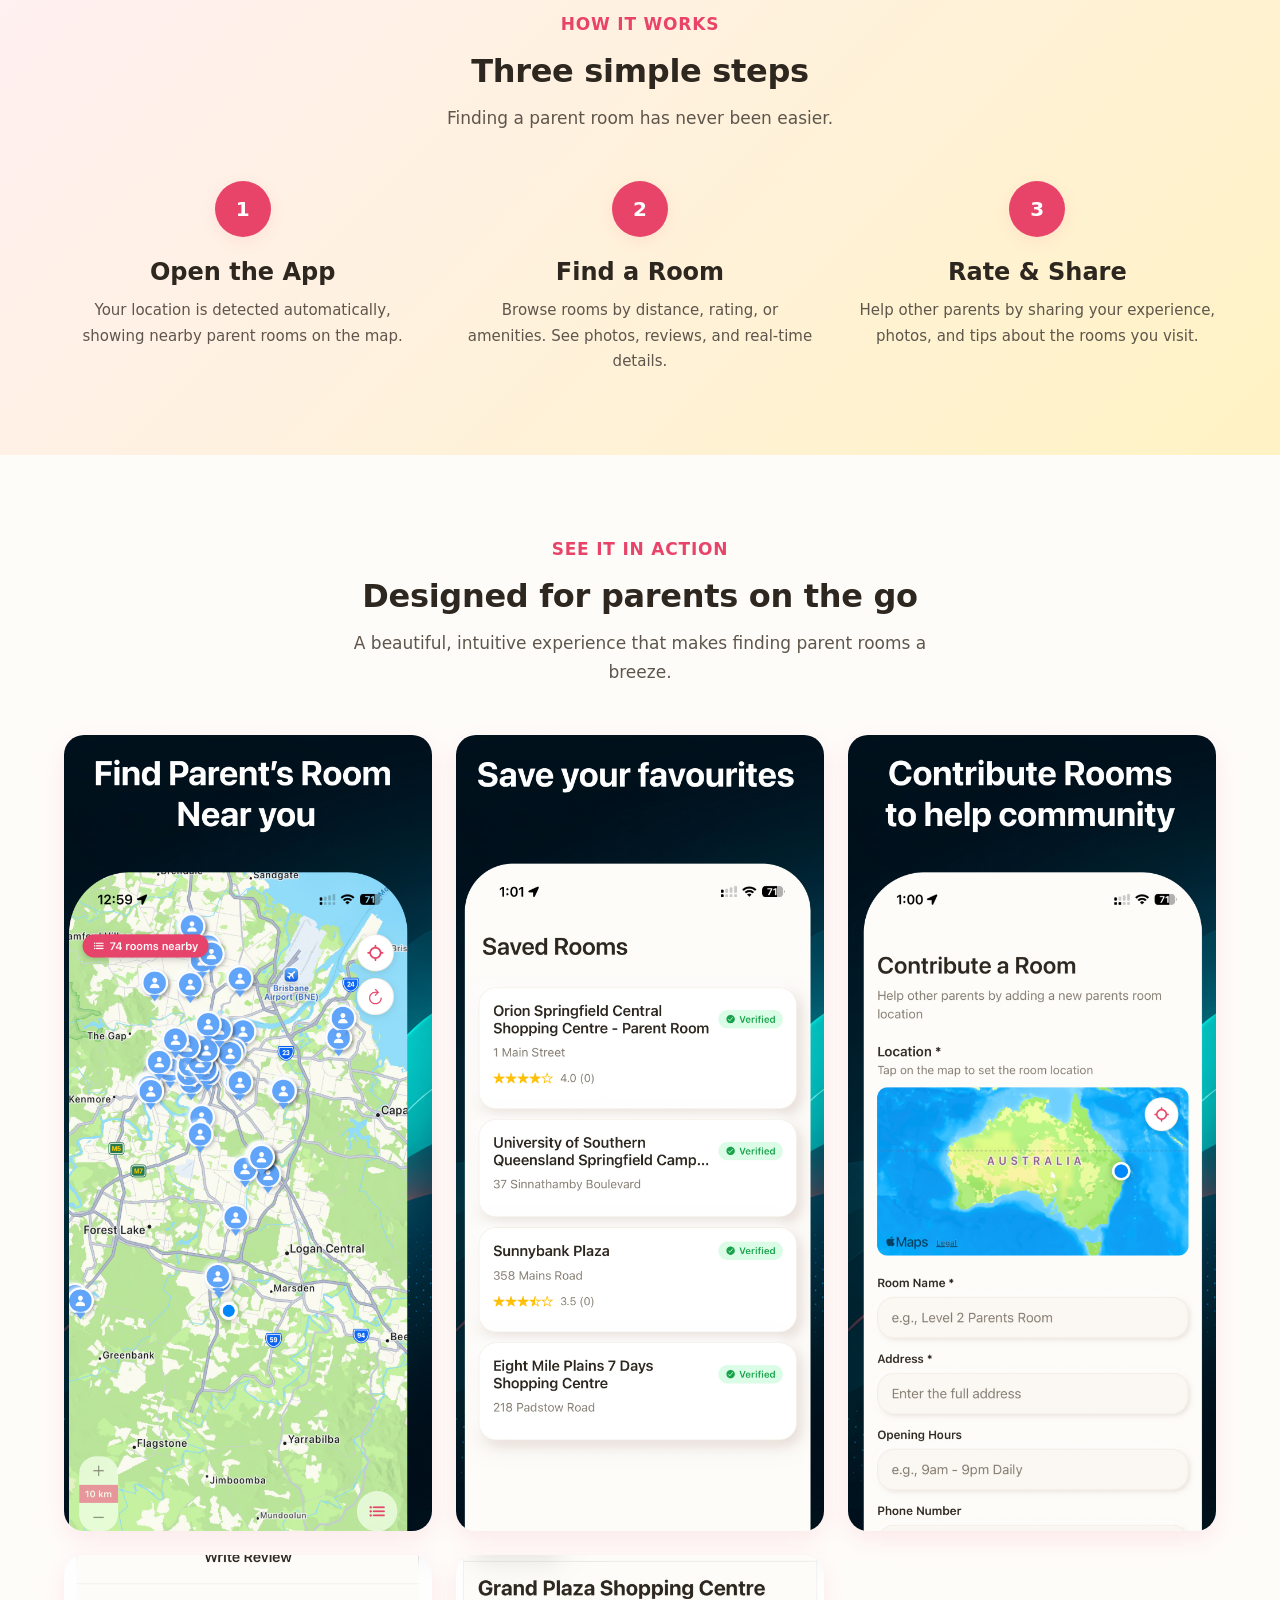
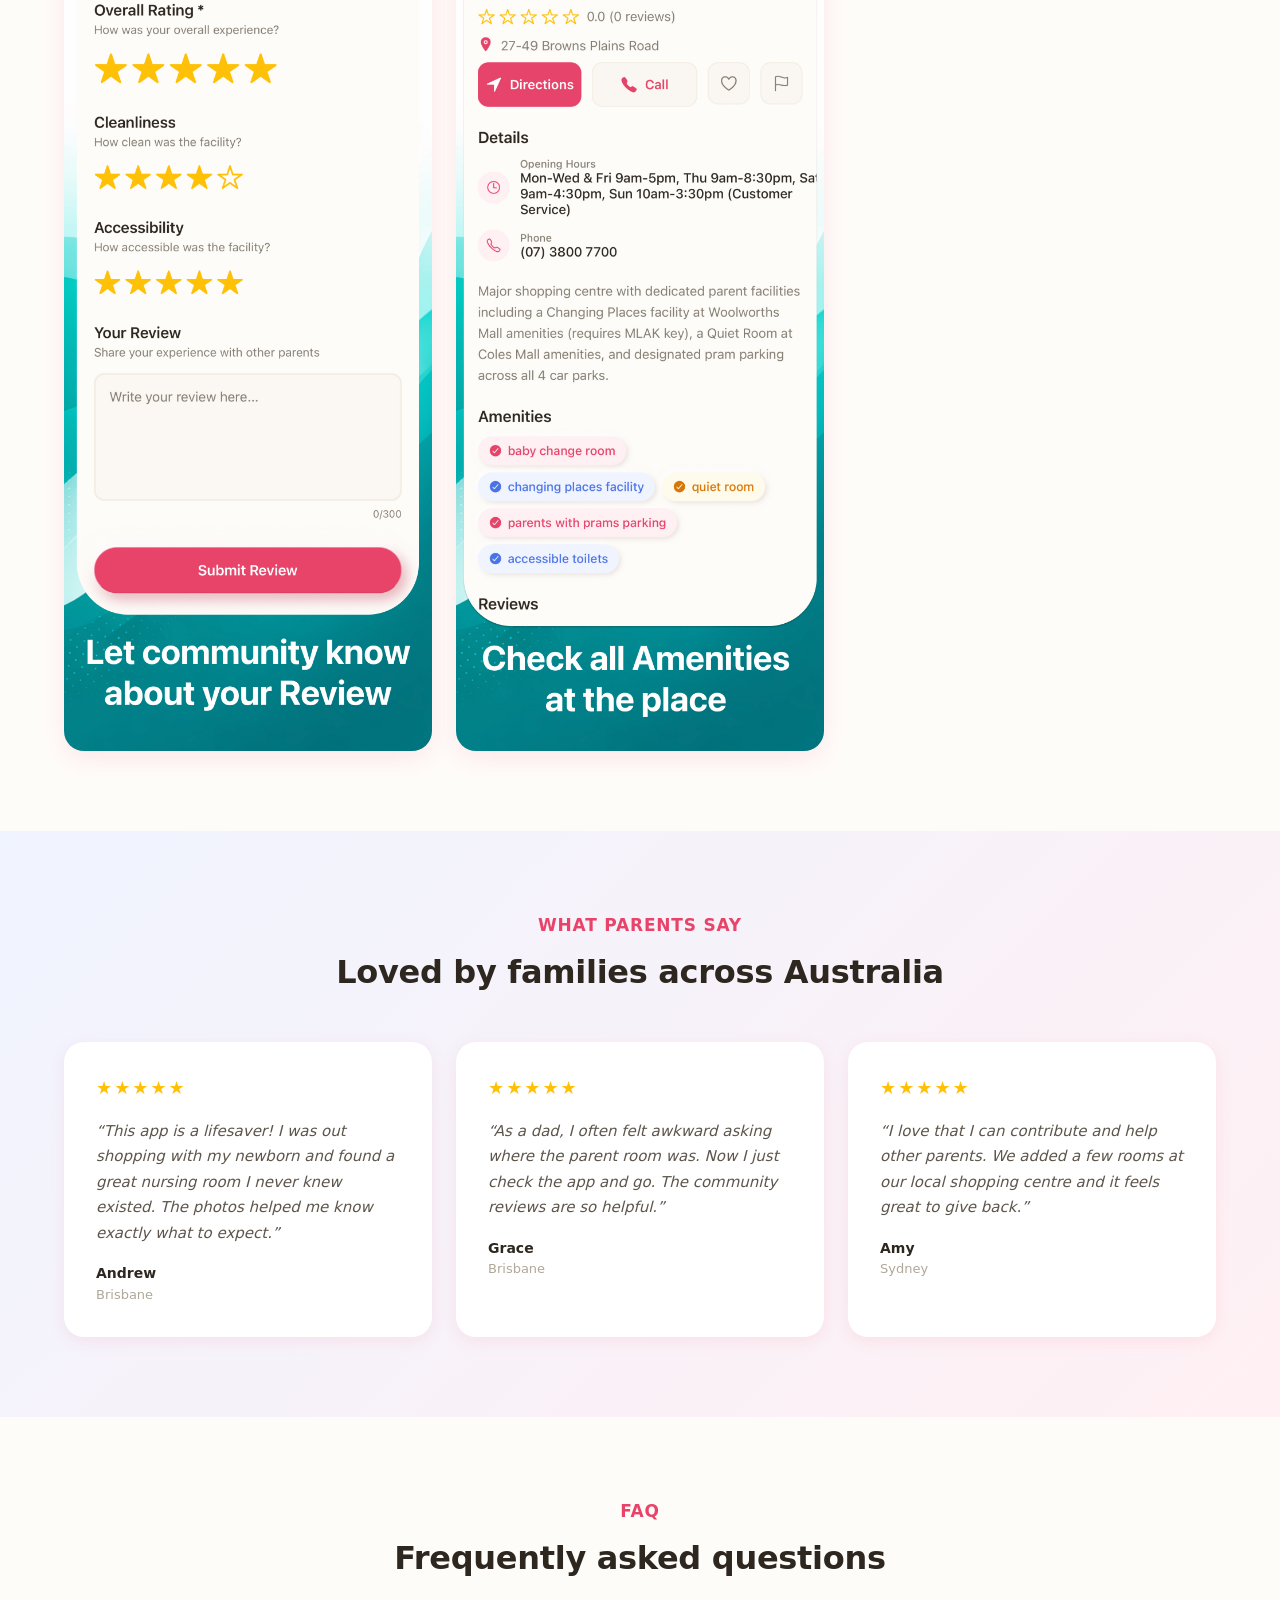
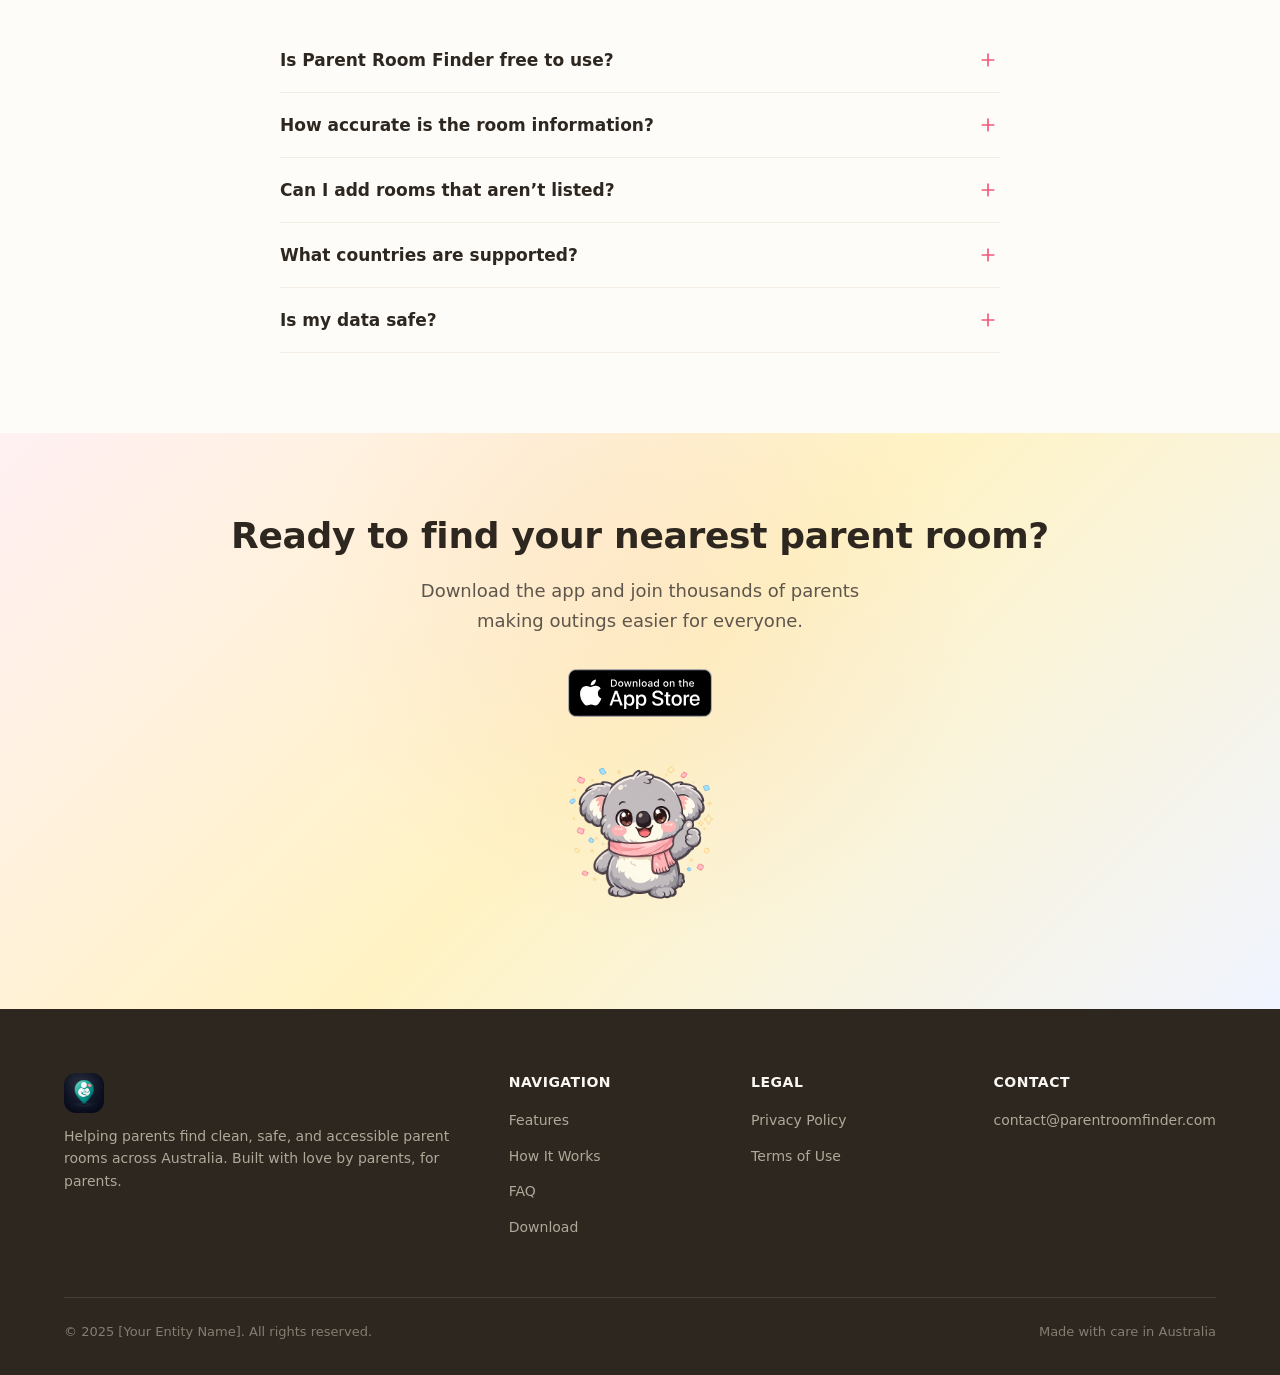
==== commit fbf3ec50: "updated" ====
--- a/index.html
+++ b/index.html
@@ -54,8 +54,7 @@
           Discover nearby nursing rooms, baby change facilities, and parent rooms with real photos, ratings, and up-to-date details &mdash; all powered by our community of parents.
         </p>
         <div class="hero__actions">
-          <!-- TODO: Replace with actual App Store link -->
-          <a href="#" aria-label="Download on the App Store">
+          <a href="https://apps.apple.com/app/id6752860624" aria-label="Download on the App Store">
             <img src="images/App_Store_(iOS)-Badge-Logo.wine.svg" alt="Download on the App Store" class="store-badge">
           </a>
           <!-- TODO: Replace with actual Play Store badge and link -->
@@ -164,13 +163,11 @@
         <p>A beautiful, intuitive experience that makes finding parent rooms a breeze.</p>
       </div>
       <div class="screenshots__grid fade-in">
-        <!-- TODO: Replace these placeholder screenshots with actual app screenshots -->
-        <img src="images/screenshot-1.png" alt="App screenshot - Map view" loading="lazy">
-        <img src="images/screenshot-2.png" alt="App screenshot - Room details" loading="lazy">
-        <img src="images/screenshot-3.png" alt="App screenshot - Reviews and photos" loading="lazy">
-        <img src="images/screenshot-4.png" alt="App screenshot - Favourites" loading="lazy">
-        <img src="images/screenshot-5.png" alt="App screenshot - Contribute" loading="lazy">
-        <img src="images/screenshot-6.png" alt="App screenshot - Profile" loading="lazy">
+        <img src="images/screenshot-1.jpg" alt="App screenshot - Find parent's room near you on map" loading="lazy">
+        <img src="images/screenshot-2.jpg" alt="App screenshot - Save your favourite rooms" loading="lazy">
+        <img src="images/screenshot-3.jpg" alt="App screenshot - Contribute rooms to help community" loading="lazy">
+        <img src="images/screenshot-4.jpg" alt="App screenshot - Write and submit reviews" loading="lazy">
+        <img src="images/screenshot-5.jpg" alt="App screenshot - Check all amenities at the place" loading="lazy">
       </div>
     </div>
   </section>
@@ -188,24 +185,24 @@
             <span>&#9733;</span><span>&#9733;</span><span>&#9733;</span><span>&#9733;</span><span>&#9733;</span>
           </div>
           <blockquote>&ldquo;This app is a lifesaver! I was out shopping with my newborn and found a great nursing room I never knew existed. The photos helped me know exactly what to expect.&rdquo;</blockquote>
-          <div class="testimonial-card__author">Sarah M.</div>
-          <div class="testimonial-card__role">Mum of two, Brisbane</div>
+          <div class="testimonial-card__author">Andrew</div>
+          <div class="testimonial-card__role">Brisbane</div>
         </div>
         <div class="card testimonial-card fade-in">
           <div class="testimonial-card__stars">
             <span>&#9733;</span><span>&#9733;</span><span>&#9733;</span><span>&#9733;</span><span>&#9733;</span>
           </div>
           <blockquote>&ldquo;As a dad, I often felt awkward asking where the parent room was. Now I just check the app and go. The community reviews are so helpful.&rdquo;</blockquote>
-          <div class="testimonial-card__author">James T.</div>
-          <div class="testimonial-card__role">Dad of one, Sydney</div>
+          <div class="testimonial-card__author">Grace</div>
+          <div class="testimonial-card__role">Brisbane</div>
         </div>
         <div class="card testimonial-card fade-in">
           <div class="testimonial-card__stars">
             <span>&#9733;</span><span>&#9733;</span><span>&#9733;</span><span>&#9733;</span><span>&#9733;</span>
           </div>
           <blockquote>&ldquo;I love that I can contribute and help other parents. We added a few rooms at our local shopping centre and it feels great to give back.&rdquo;</blockquote>
-          <div class="testimonial-card__author">Priya K.</div>
-          <div class="testimonial-card__role">Mum of three, Melbourne</div>
+          <div class="testimonial-card__author">Amy</div>
+          <div class="testimonial-card__role">Sydney</div>
         </div>
       </div>
     </div>
@@ -285,8 +282,7 @@
         <h2>Ready to find your nearest parent room?</h2>
         <p>Download the app and join thousands of parents making outings easier for everyone.</p>
         <div class="cta-banner__actions">
-          <!-- TODO: Replace with actual App Store link -->
-          <a href="#" aria-label="Download on the App Store">
+          <a href="https://apps.apple.com/app/id6752860624" aria-label="Download on the App Store">
             <img src="images/App_Store_(iOS)-Badge-Logo.wine.svg" alt="Download on the App Store" class="store-badge">
           </a>
           <!-- TODO: Replace with actual Play Store badge and link -->
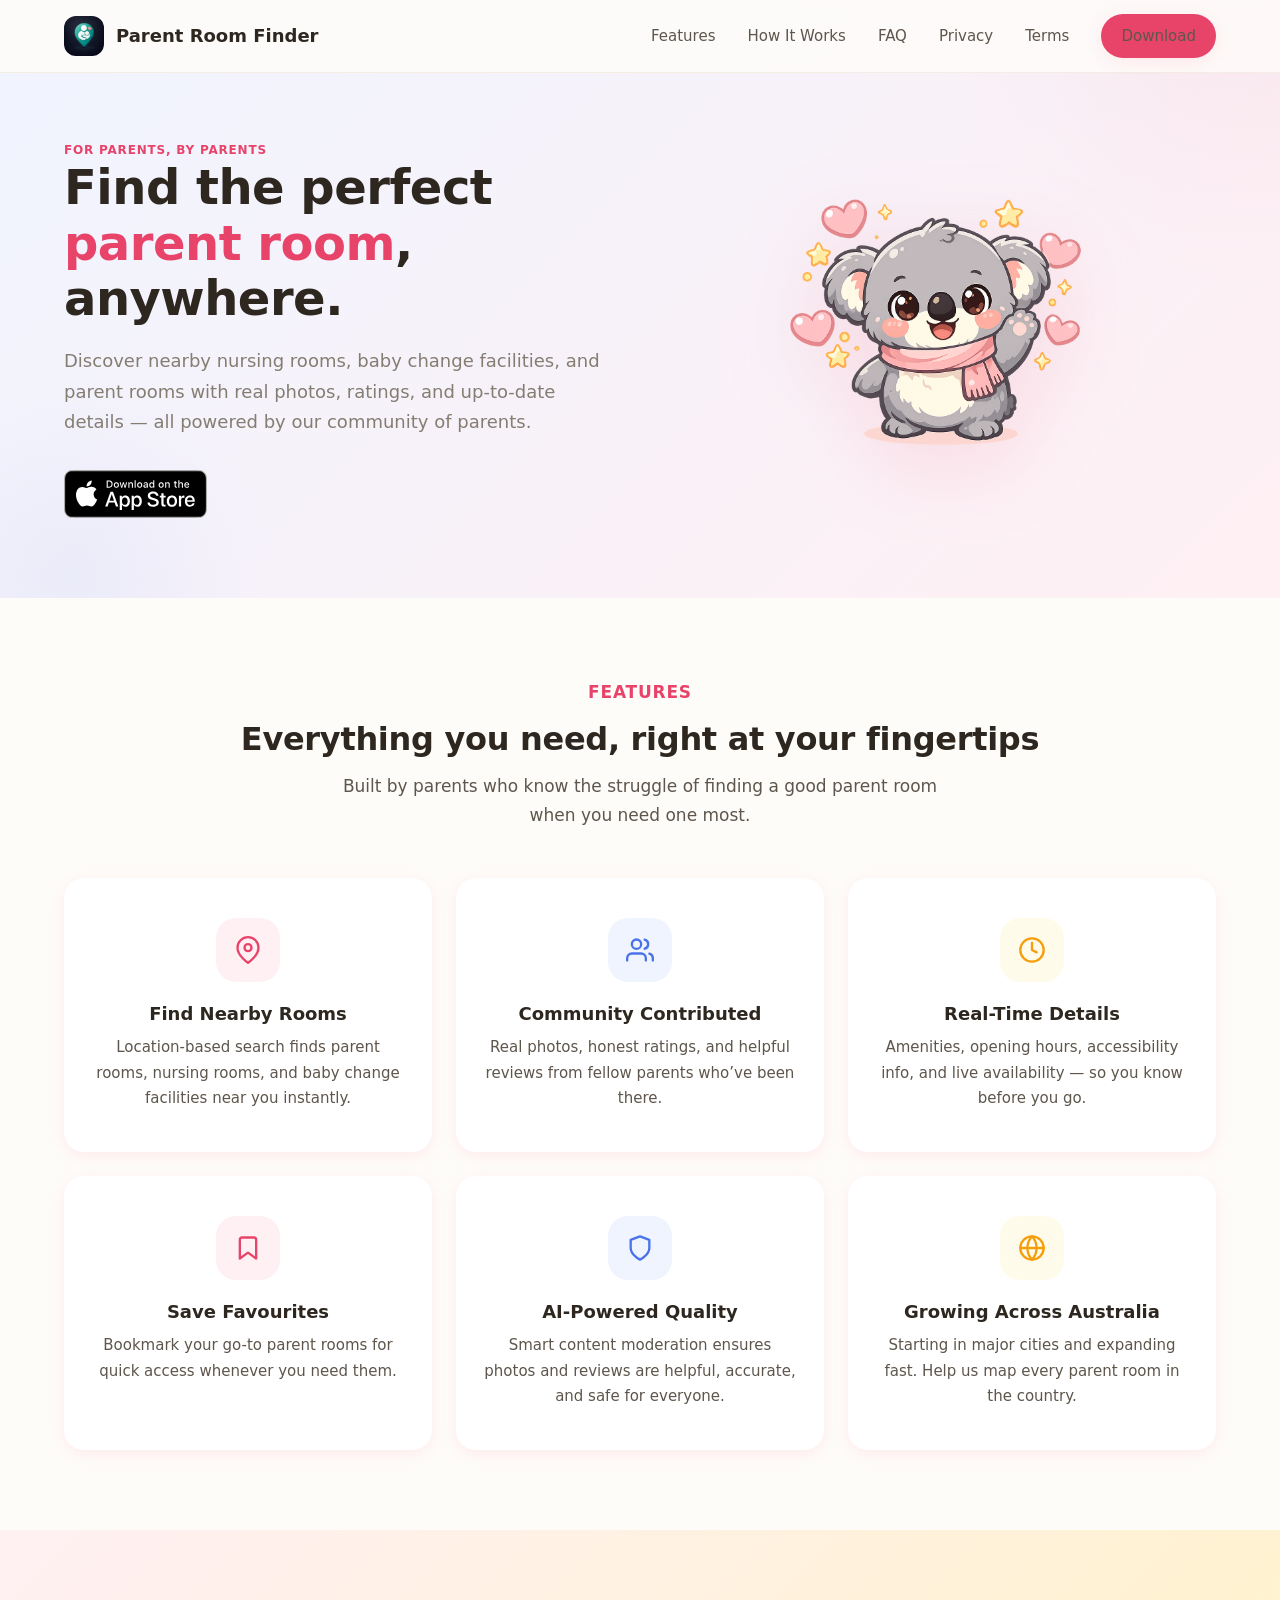
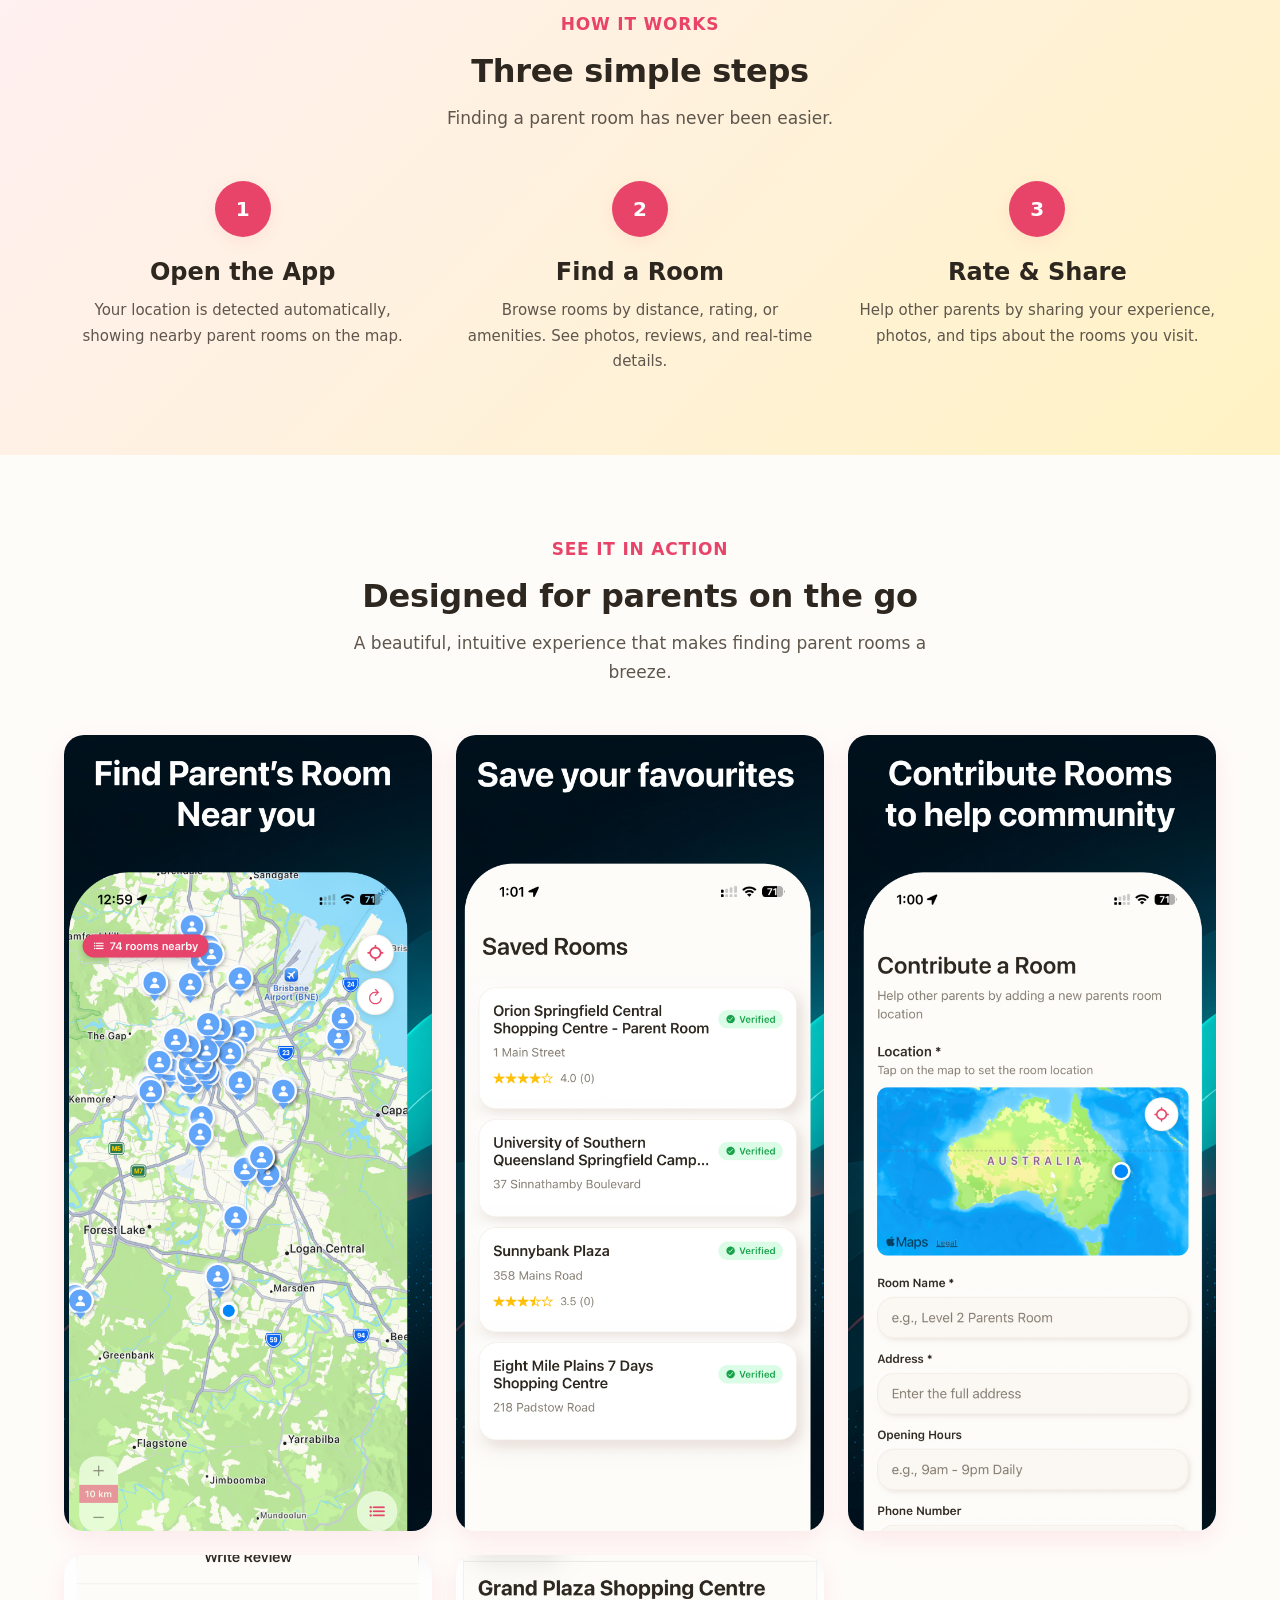
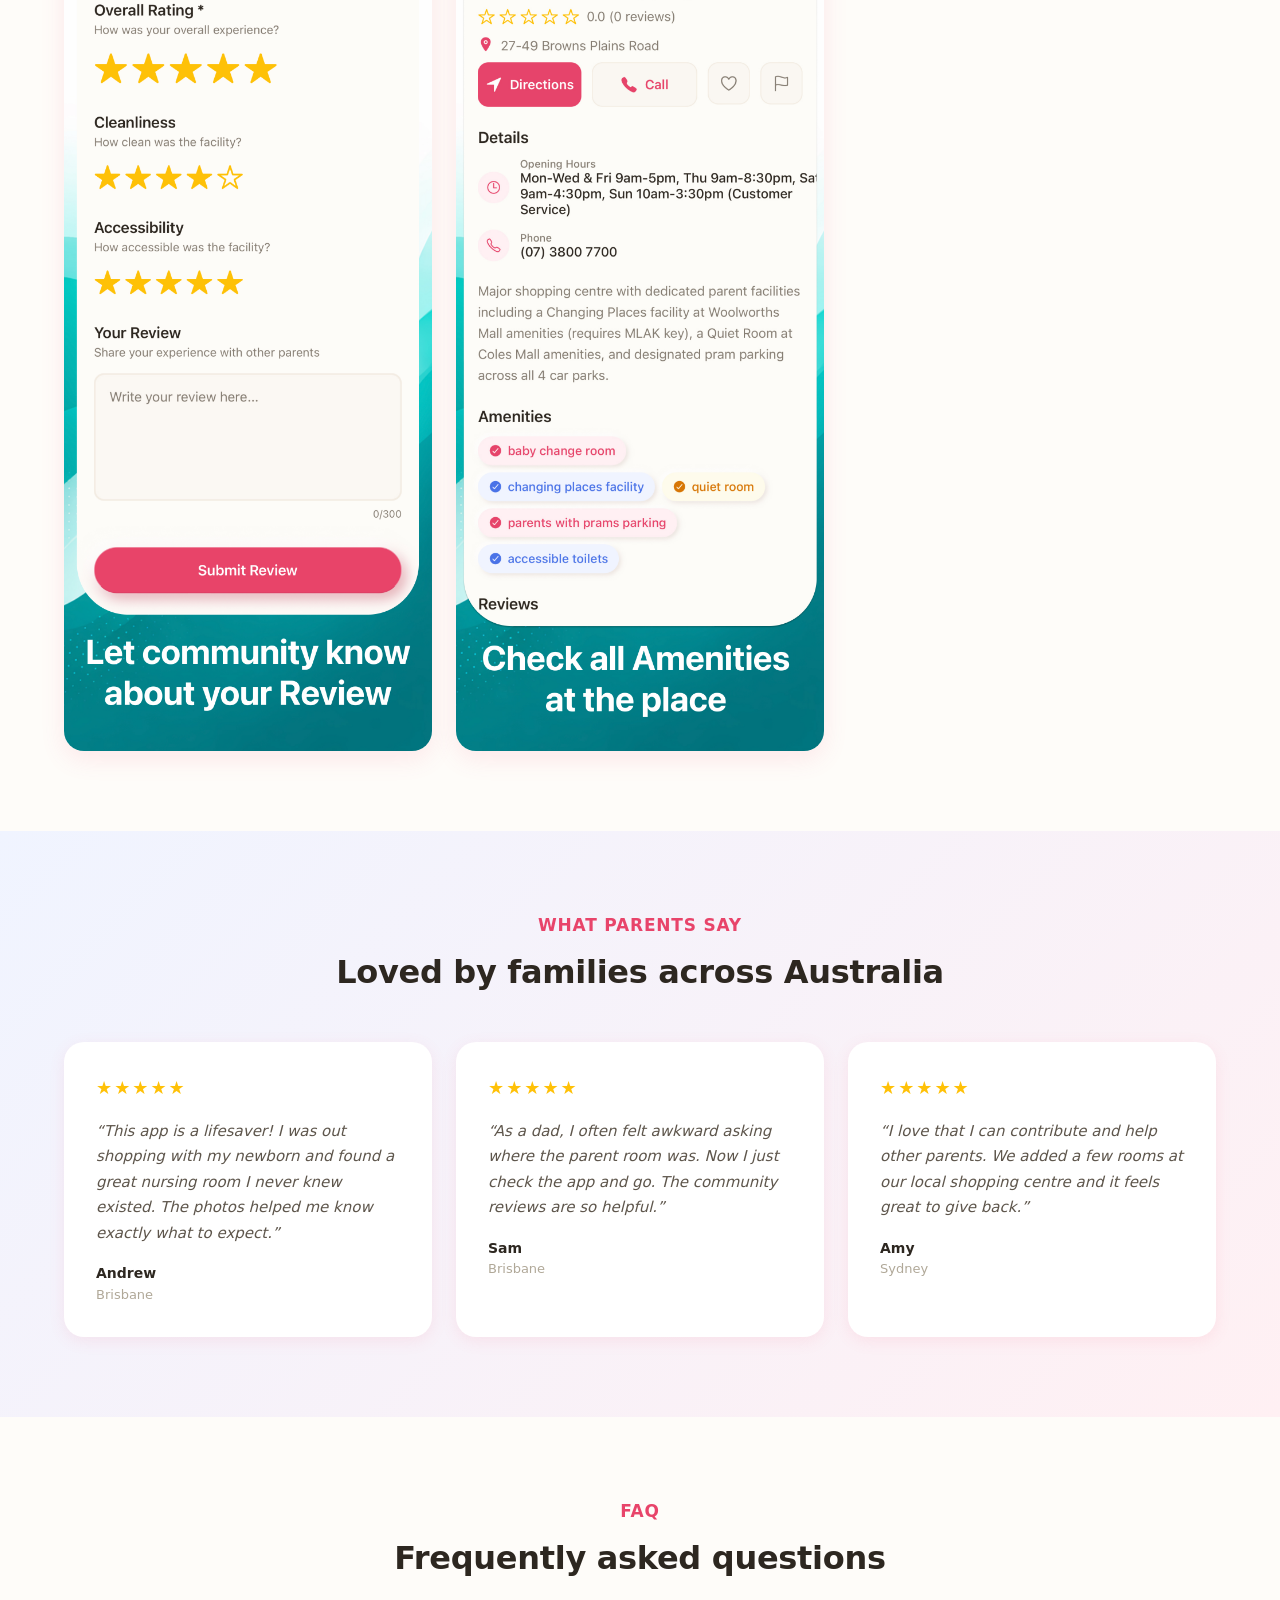
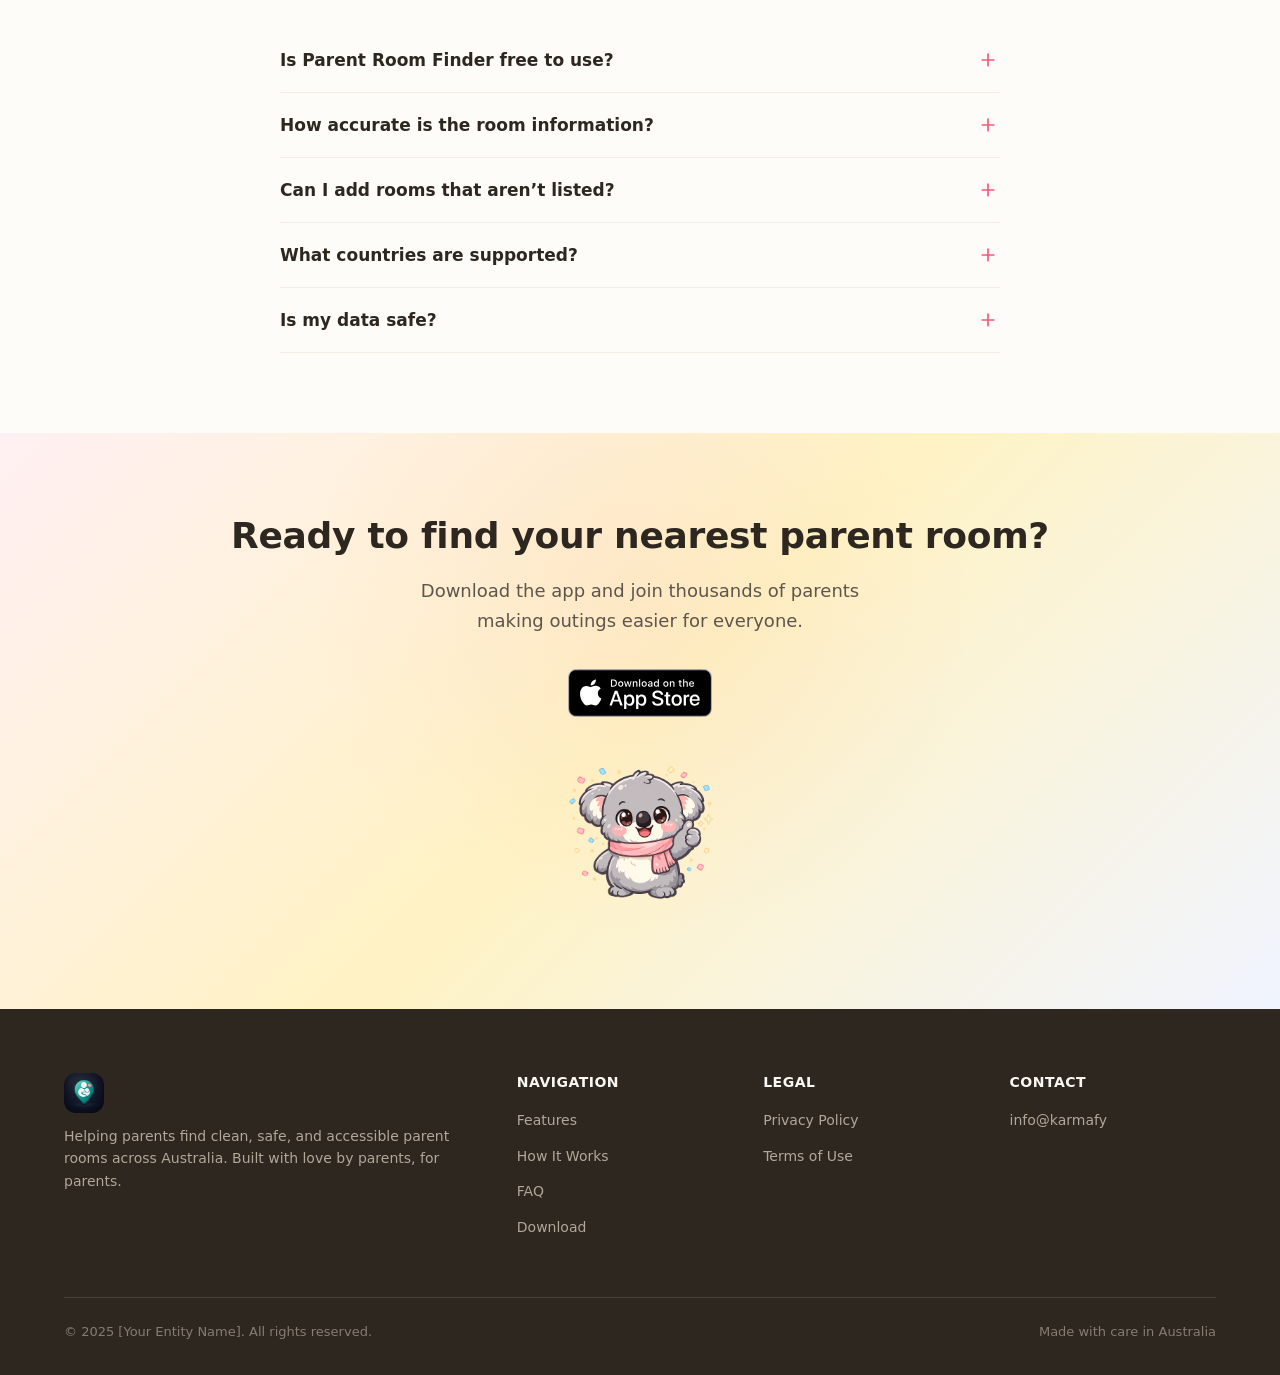
==== commit 2ea999b3: "updated contact" ====
--- a/index.html
+++ b/index.html
@@ -193,7 +193,7 @@
             <span>&#9733;</span><span>&#9733;</span><span>&#9733;</span><span>&#9733;</span><span>&#9733;</span>
           </div>
           <blockquote>&ldquo;As a dad, I often felt awkward asking where the parent room was. Now I just check the app and go. The community reviews are so helpful.&rdquo;</blockquote>
-          <div class="testimonial-card__author">Grace</div>
+          <div class="testimonial-card__author">Sam</div>
           <div class="testimonial-card__role">Brisbane</div>
         </div>
         <div class="card testimonial-card fade-in">
@@ -325,7 +325,7 @@
           <h4>Contact</h4>
           <ul>
             <!-- TODO: Replace with actual contact email -->
-            <li><a href="mailto:contact@parentroomfinder.com">contact@parentroomfinder.com</a></li>
+            <li><a href="mailto:info@karmafy.com.au">info@karmafy</a></li>
           </ul>
         </div>
       </div>
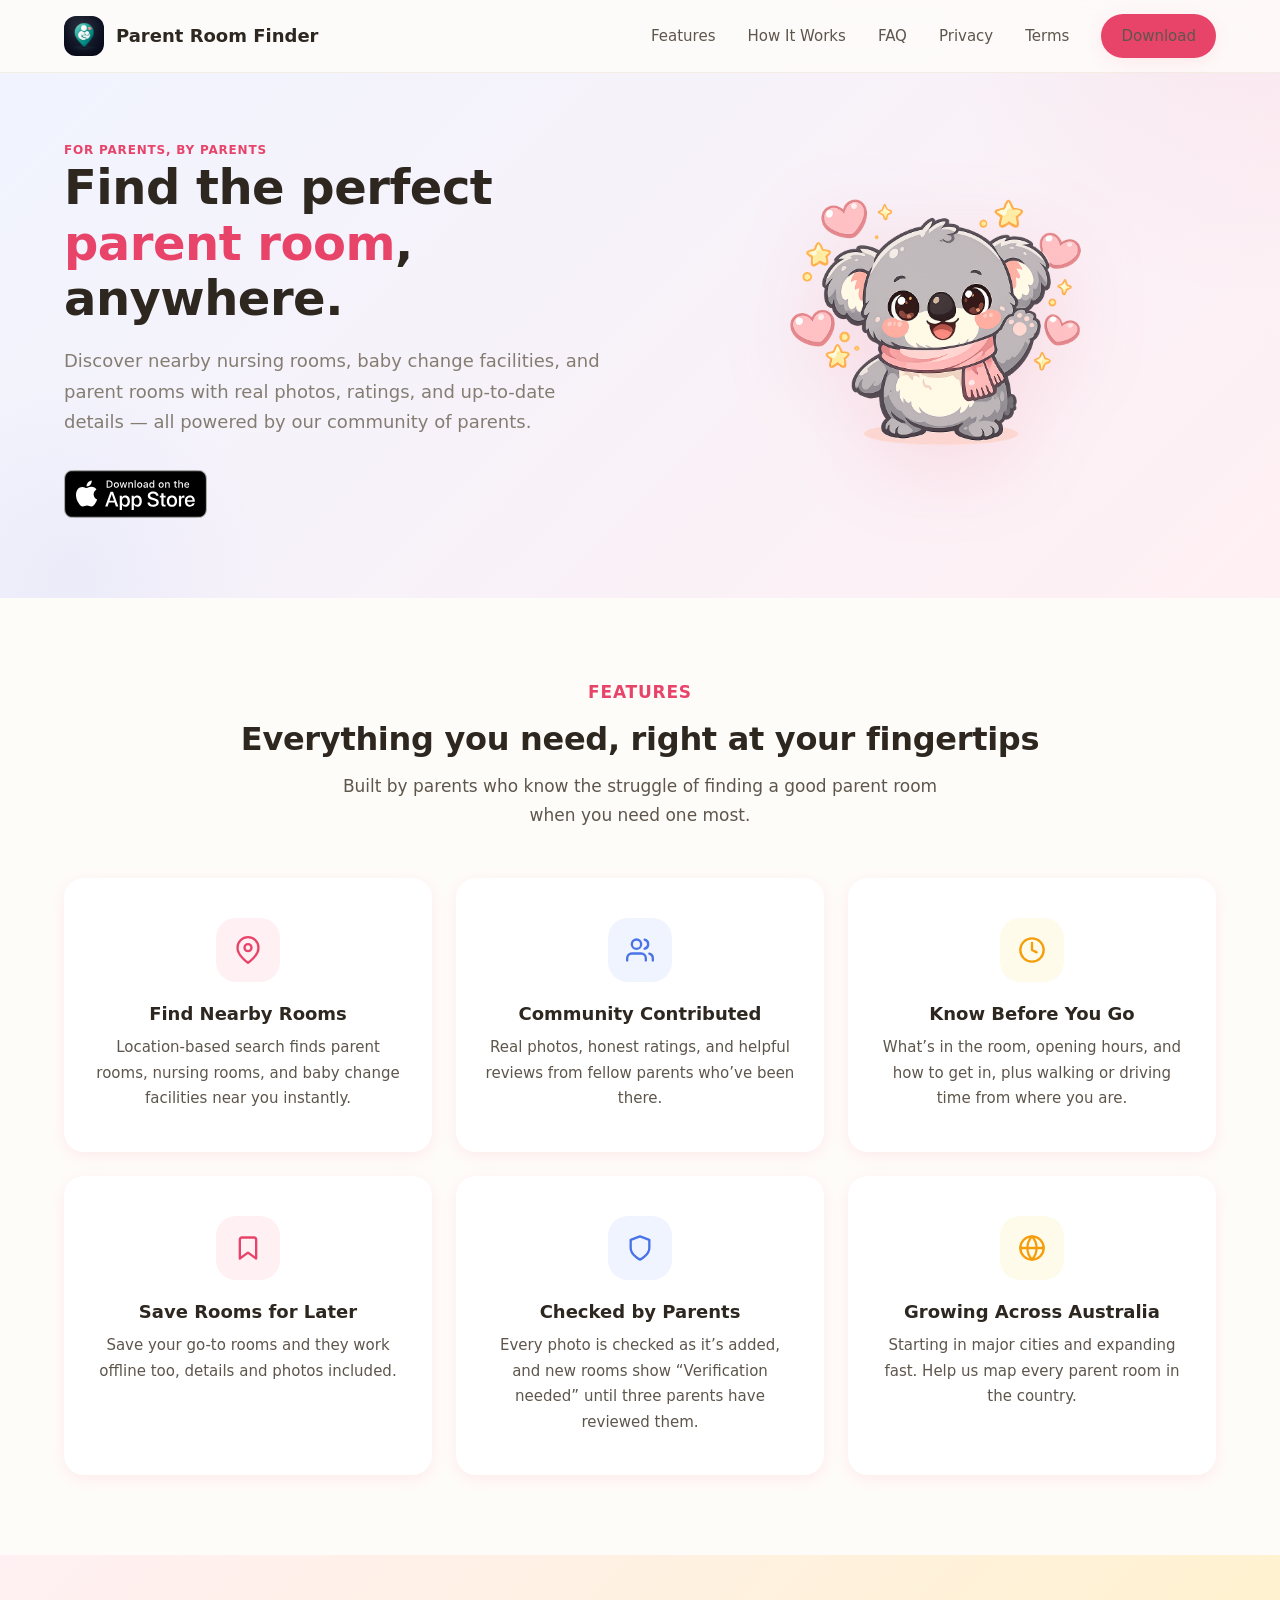
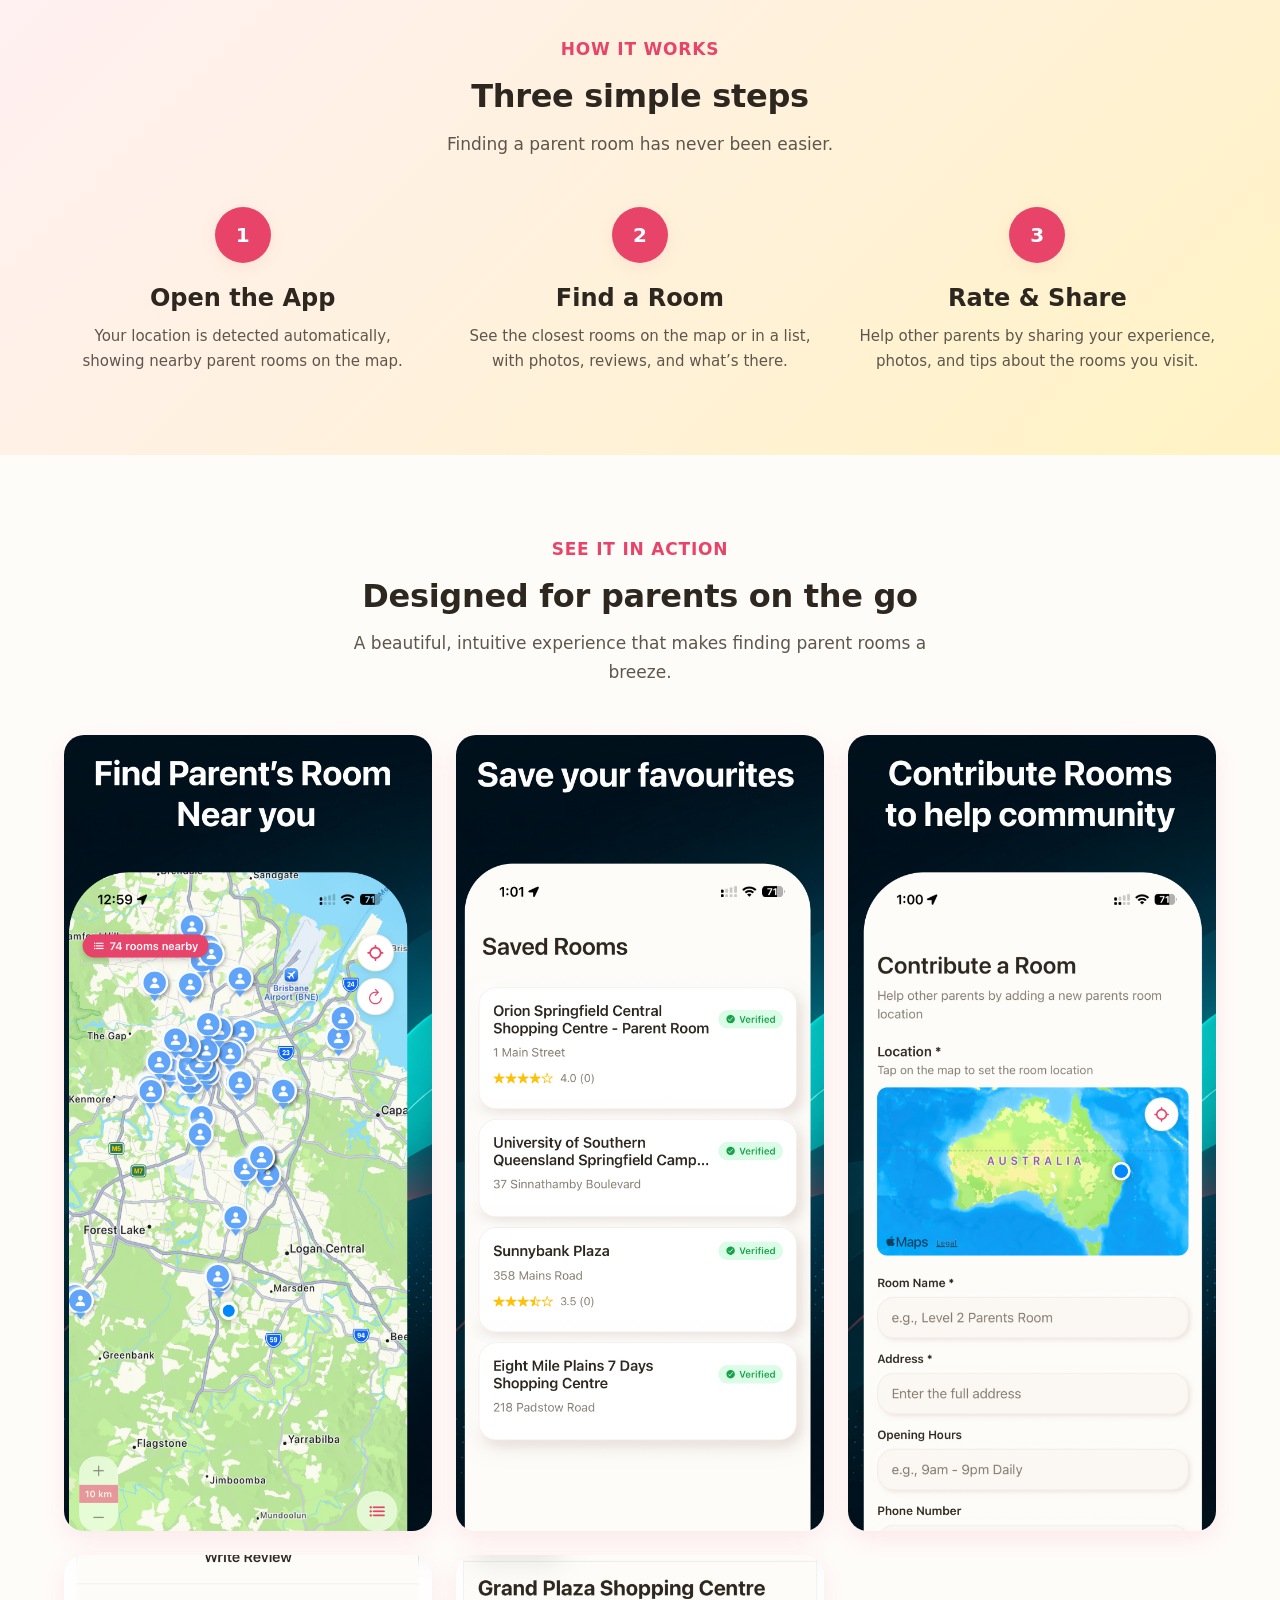
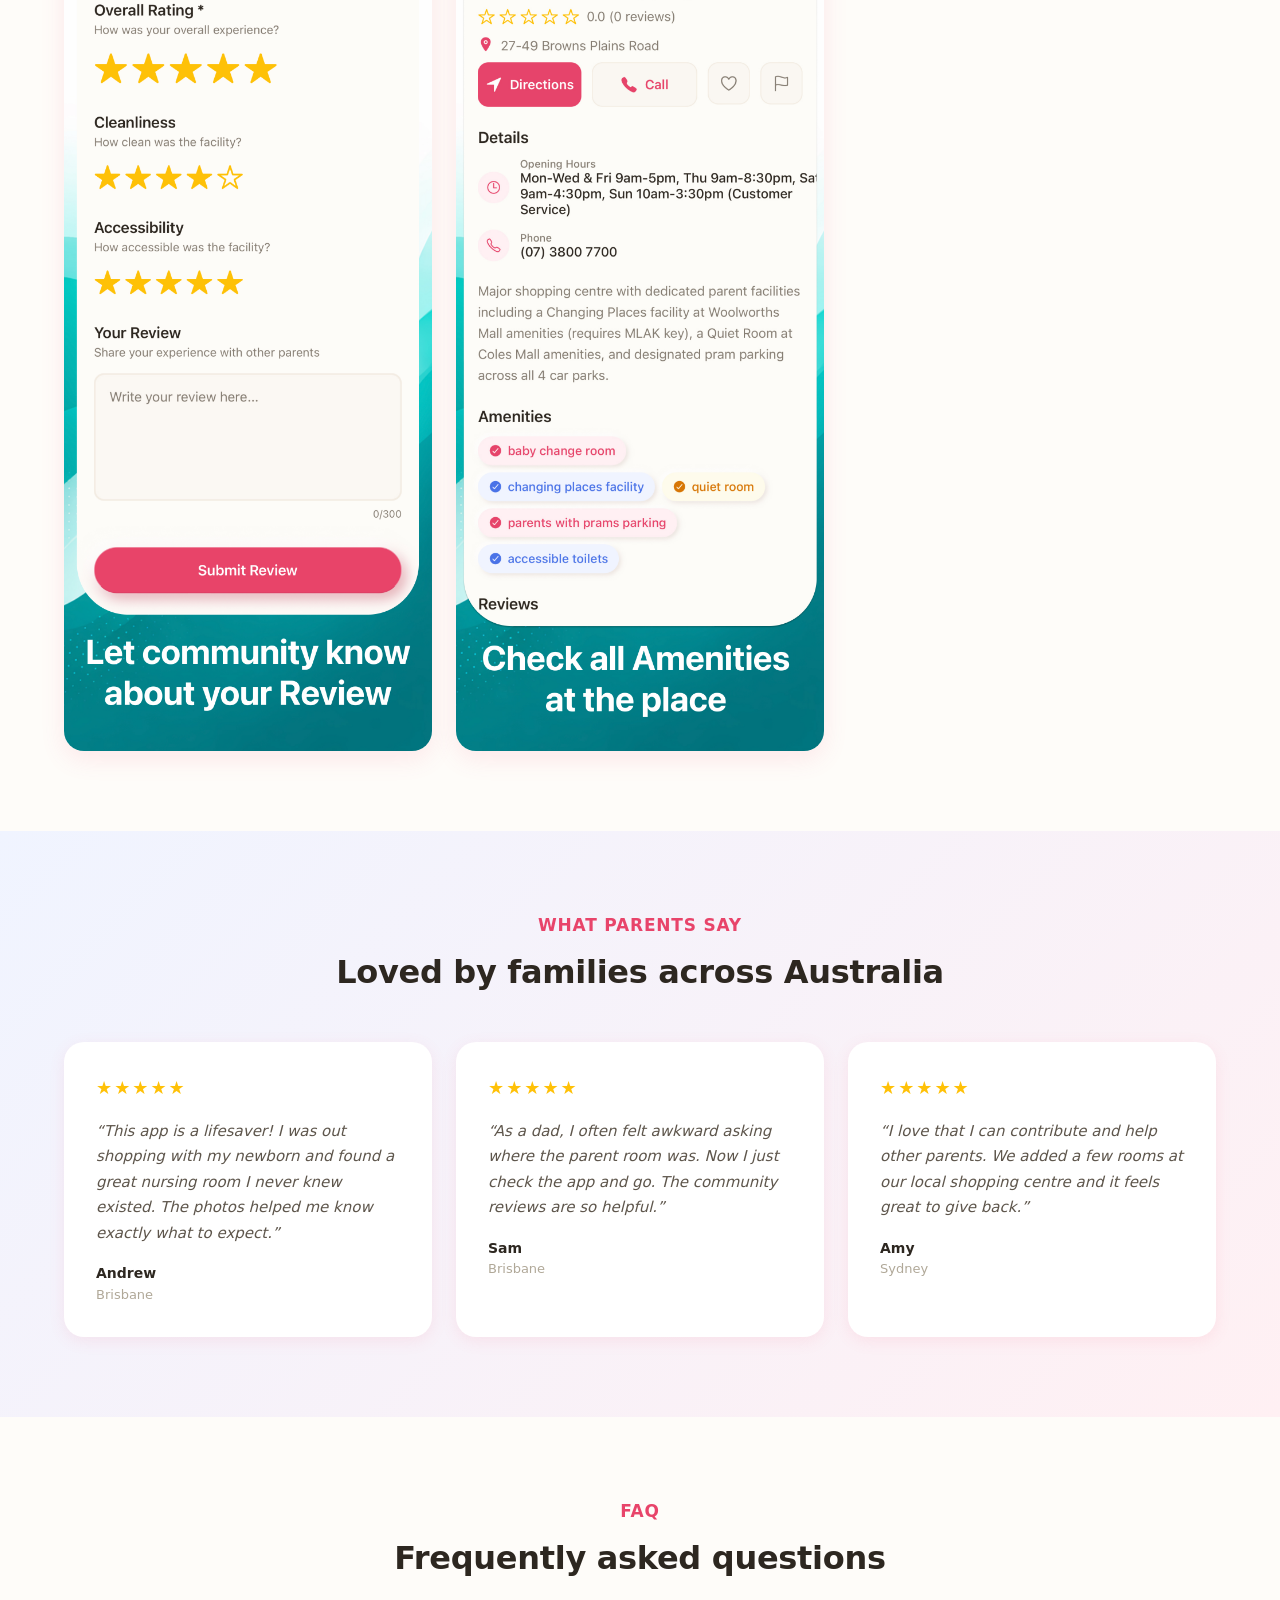
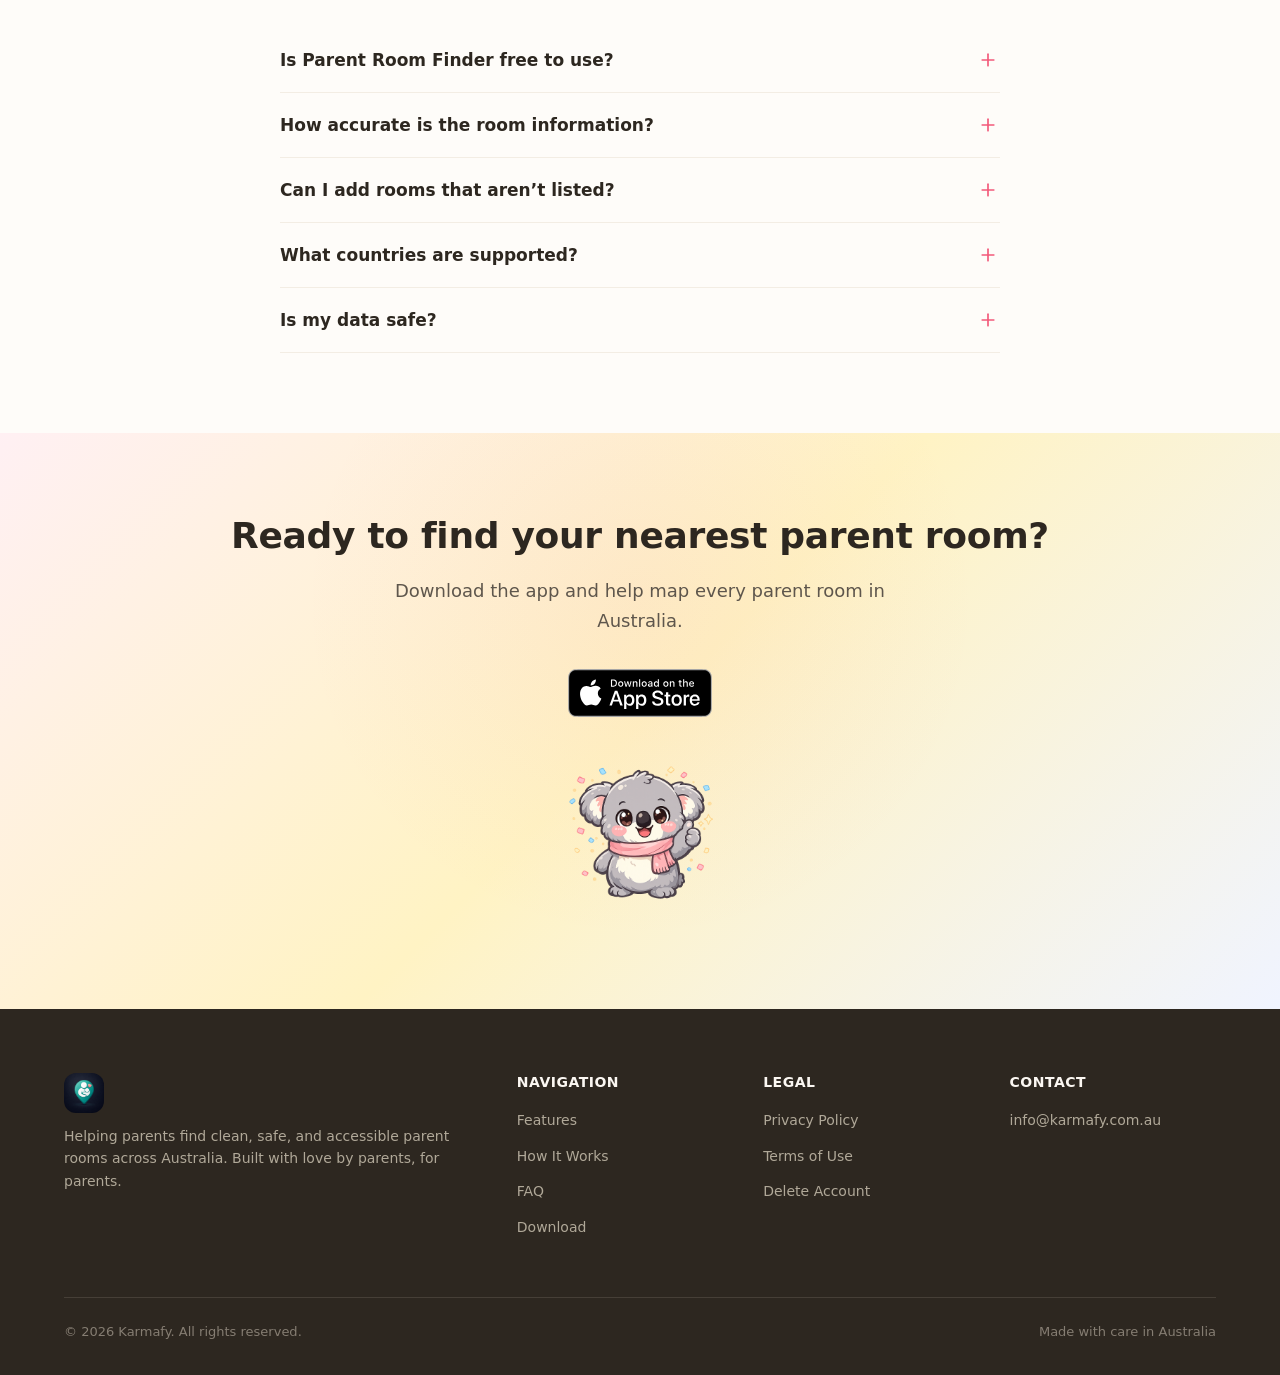
==== commit 14d34921: "Update the site for the native apps; add account deletion page The privacy policy, terms and home pa" ====
--- a/index.html
+++ b/index.html
@@ -4,15 +4,14 @@
   <meta charset="UTF-8">
   <meta name="viewport" content="width=device-width, initial-scale=1.0">
   <title>Parent Room Finder - Find Parent & Nursing Rooms Nearby</title>
-  <meta name="description" content="Find parent rooms, nursing rooms, and baby change facilities near you. Community-powered, real-time details, photos, and ratings across Australia.">
+  <meta name="description" content="Find parent rooms, nursing rooms, and baby change facilities near you. Community-powered details, photos, and reviews across Australia.">
 
   <!-- Open Graph -->
   <meta property="og:title" content="Parent Room Finder - Find Parent & Nursing Rooms Nearby">
   <meta property="og:description" content="Community-powered app to find parent rooms, nursing rooms, and baby change facilities near you.">
   <meta property="og:image" content="images/og-image.png">
   <meta property="og:type" content="website">
-  <!-- TODO: Replace with actual domain -->
-  <meta property="og:url" content="https://parentroomfinder.com">
+  <meta property="og:url" content="https://parentsroom.app">
 
   <!-- Favicon -->
   <link rel="icon" type="image/png" href="images/App Icon - light.png">
@@ -38,7 +37,6 @@
         <a href="#faq">FAQ</a>
         <a href="privacy.html">Privacy</a>
         <a href="terms.html">Terms</a>
-        <!-- TODO: Replace with actual store link -->
         <a href="#download" class="btn btn--primary btn--small">Download</a>
       </nav>
     </div>
@@ -98,22 +96,22 @@
           <div class="feature-card__icon feature-card__icon--yellow">
             <svg width="28" height="28" viewBox="0 0 24 24" fill="none" stroke="#F59E0B" stroke-width="2" stroke-linecap="round" stroke-linejoin="round"><circle cx="12" cy="12" r="10"/><polyline points="12 6 12 12 16 14"/></svg>
           </div>
-          <h3>Real-Time Details</h3>
-          <p>Amenities, opening hours, accessibility info, and live availability &mdash; so you know before you go.</p>
+          <h3>Know Before You Go</h3>
+          <p>What&rsquo;s in the room, opening hours, and how to get in, plus walking or driving time from where you are.</p>
         </div>
         <div class="card feature-card fade-in">
           <div class="feature-card__icon feature-card__icon--pink">
             <svg width="28" height="28" viewBox="0 0 24 24" fill="none" stroke="#E8446A" stroke-width="2" stroke-linecap="round" stroke-linejoin="round"><path d="M19 21l-7-5-7 5V5a2 2 0 0 1 2-2h10a2 2 0 0 1 2 2z"/></svg>
           </div>
-          <h3>Save Favourites</h3>
-          <p>Bookmark your go-to parent rooms for quick access whenever you need them.</p>
+          <h3>Save Rooms for Later</h3>
+          <p>Save your go-to rooms and they work offline too, details and photos included.</p>
         </div>
         <div class="card feature-card fade-in">
           <div class="feature-card__icon feature-card__icon--blue">
             <svg width="28" height="28" viewBox="0 0 24 24" fill="none" stroke="#4A73E8" stroke-width="2" stroke-linecap="round" stroke-linejoin="round"><path d="M12 22s8-4 8-10V5l-8-3-8 3v7c0 6 8 10 8 10z"/></svg>
           </div>
-          <h3>AI-Powered Quality</h3>
-          <p>Smart content moderation ensures photos and reviews are helpful, accurate, and safe for everyone.</p>
+          <h3>Checked by Parents</h3>
+          <p>Every photo is checked as it&rsquo;s added, and new rooms show &ldquo;Verification needed&rdquo; until three parents have reviewed them.</p>
         </div>
         <div class="card feature-card fade-in">
           <div class="feature-card__icon feature-card__icon--yellow">
@@ -143,7 +141,7 @@
         <div class="step fade-in">
           <div class="step__number">2</div>
           <h3>Find a Room</h3>
-          <p>Browse rooms by distance, rating, or amenities. See photos, reviews, and real-time details.</p>
+          <p>See the closest rooms on the map or in a list, with photos, reviews, and what&rsquo;s there.</p>
         </div>
         <div class="step fade-in">
           <div class="step__number">3</div>
@@ -224,7 +222,7 @@
             </span>
           </button>
           <div class="faq__answer">
-            <p>Parent Room Finder offers a premium subscription that gives you full access to all features including the interactive map, room details, photos, reviews, and the ability to save favourites and contribute rooms. Subscriptions are managed through the App Store or Google Play.</p>
+            <p>Yes. Everything in Parent Room Finder is free: the map, room details, photos, reviews, saving rooms, and sharing rooms. If you&rsquo;d like to support the app you can, but it doesn&rsquo;t unlock anything extra.</p>
           </div>
         </div>
         <div class="faq__item">
@@ -235,7 +233,7 @@
             </span>
           </button>
           <div class="faq__answer">
-            <p>Room information is contributed and verified by our community of parents, supplemented by AI-powered discovery. While we strive for accuracy, details like opening hours and amenities may change. We encourage users to report any inaccuracies so we can keep information up to date.</p>
+            <p>Rooms come from parents and from our discovery tools. A room a parent adds shows &ldquo;Verification needed&rdquo; until three other parents have reviewed it. Details like opening hours can change, so if something&rsquo;s wrong, report it from the room&rsquo;s page and we&rsquo;ll look into it.</p>
           </div>
         </div>
         <div class="faq__item">
@@ -246,7 +244,7 @@
             </span>
           </button>
           <div class="faq__answer">
-            <p>Absolutely! We rely on our community to help map parent rooms across Australia. You can submit a new room with photos, amenities, and details directly from the app. Submissions are reviewed using AI moderation before being published.</p>
+            <p>Yes, please do. Tap Share a room in the app, drop a pin, pick what the room has, and add up to three photos. Photos are checked as you add them. Your room shows on the map straight away, marked &ldquo;Verification needed&rdquo; until three other parents review it.</p>
           </div>
         </div>
         <div class="faq__item">
@@ -280,7 +278,7 @@
     <div class="container">
       <div class="cta-banner__content fade-in">
         <h2>Ready to find your nearest parent room?</h2>
-        <p>Download the app and join thousands of parents making outings easier for everyone.</p>
+        <p>Download the app and help map every parent room in Australia.</p>
         <div class="cta-banner__actions">
           <a href="https://apps.apple.com/app/id6752860624" aria-label="Download on the App Store">
             <img src="images/App_Store_(iOS)-Badge-Logo.wine.svg" alt="Download on the App Store" class="store-badge">
@@ -319,19 +317,18 @@
           <ul>
             <li><a href="privacy.html">Privacy Policy</a></li>
             <li><a href="terms.html">Terms of Use</a></li>
+            <li><a href="delete-account.html">Delete Account</a></li>
           </ul>
         </div>
         <div>
           <h4>Contact</h4>
           <ul>
-            <!-- TODO: Replace with actual contact email -->
-            <li><a href="mailto:info@karmafy.com.au">info@karmafy</a></li>
+            <li><a class="email-link" href="#" data-email-user="info" data-email-domain="karmafy.com.au">info at karmafy dot com dot au</a></li>
           </ul>
         </div>
       </div>
       <div class="footer__bottom">
-        <!-- TODO: Replace [Your Entity Name] with actual entity name -->
-        <span>&copy; 2025 [Your Entity Name]. All rights reserved.</span>
+        <span>&copy; 2026 Karmafy. All rights reserved.</span>
         <span>Made with care in Australia</span>
       </div>
     </div>
--- a/css/style.css
+++ b/css/style.css
@@ -962,3 +962,48 @@
 .mt-2 { margin-top: 16px; }
 .mt-4 { margin-top: 32px; }
 .mb-2 { margin-top: 16px; }
+
+/* Account deletion request form */
+.delete-form {
+  display: flex;
+  flex-direction: column;
+  gap: 12px;
+  margin: 8px 0 32px;
+  padding: 24px;
+  background: var(--cream-100);
+  border-radius: var(--radius-md);
+}
+
+.delete-form label {
+  font-weight: 600;
+  color: var(--cream-700);
+}
+
+.delete-form input[type="email"] {
+  font: inherit;
+  padding: 12px 16px;
+  border: 1px solid var(--cream-300);
+  border-radius: var(--radius-sm);
+  background: var(--white);
+}
+
+.delete-form__confirm {
+  display: flex;
+  gap: 10px;
+  align-items: flex-start;
+  font-weight: 400;
+}
+
+.delete-form__confirm input {
+  margin-top: 5px;
+}
+
+.delete-form .btn {
+  align-self: flex-start;
+}
+
+.legal-page .delete-form__note {
+  margin: 0;
+  font-size: 0.875rem;
+  color: var(--cream-600);
+}
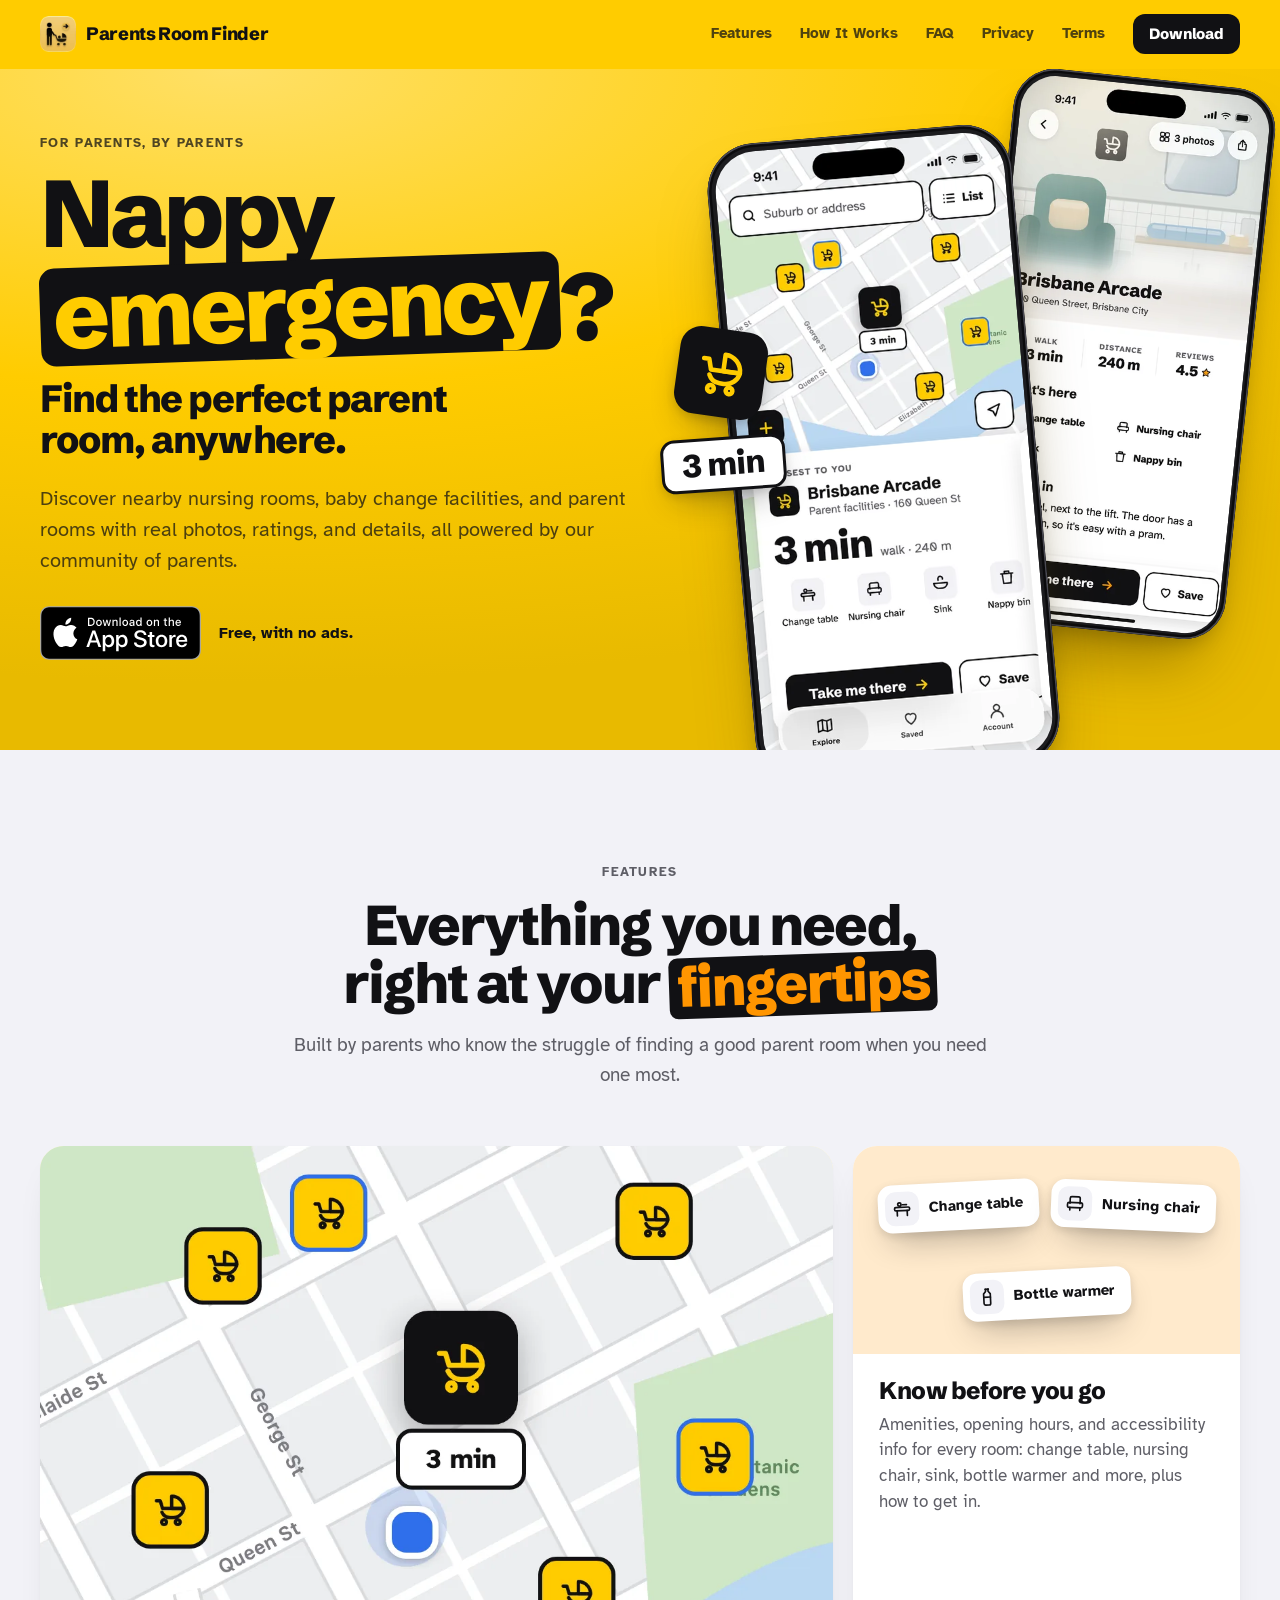
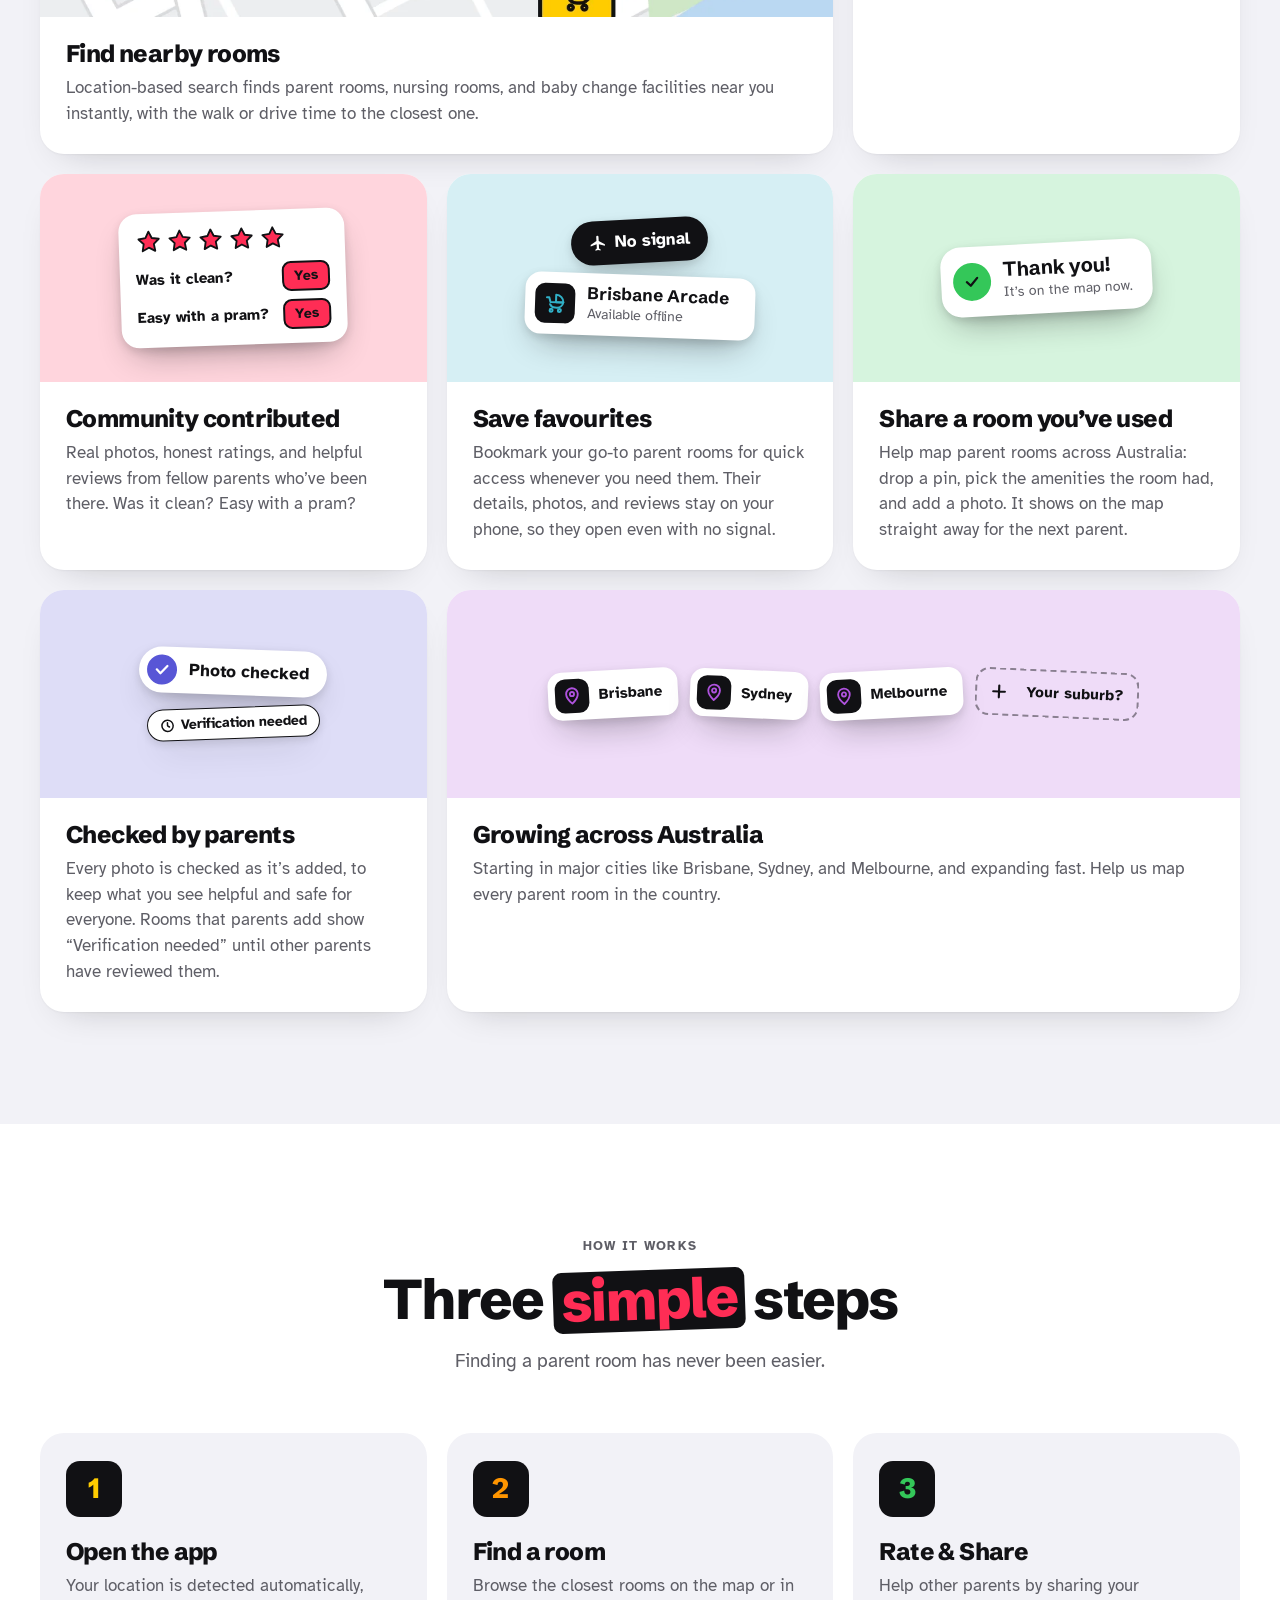
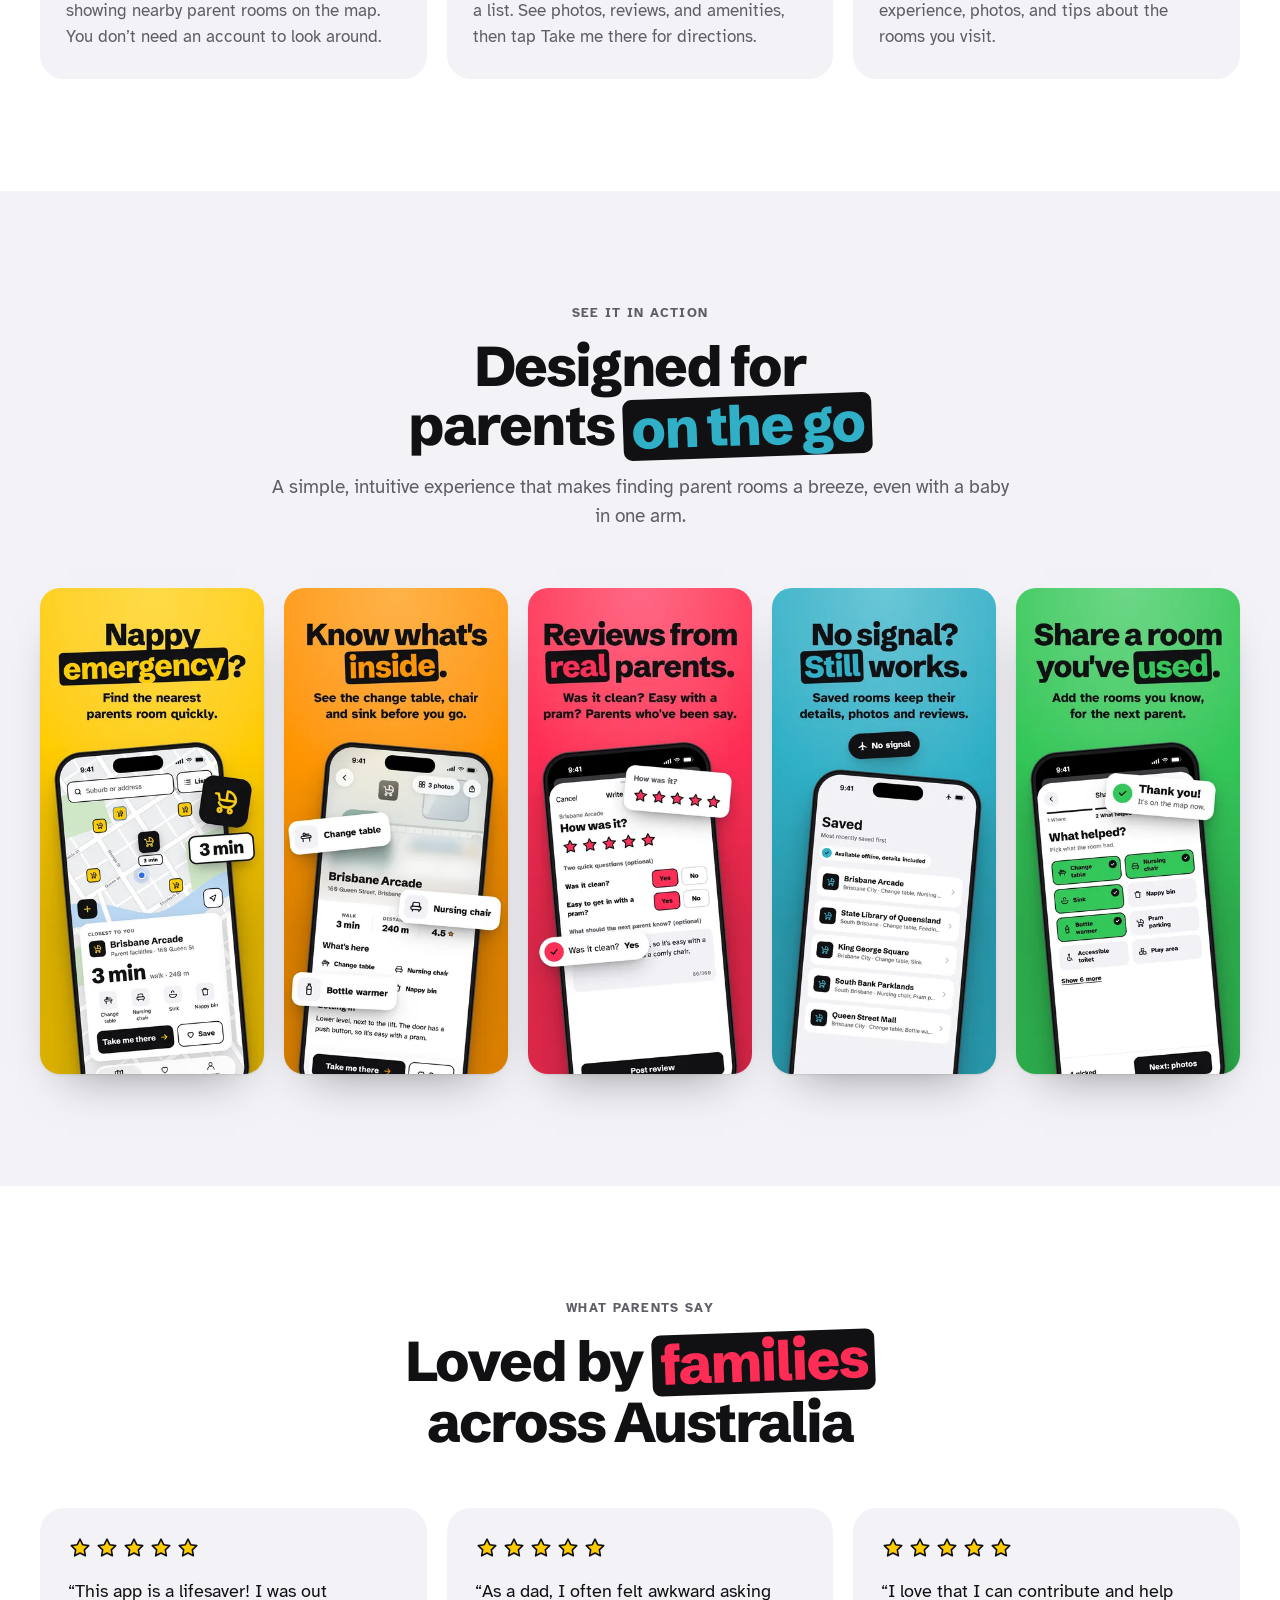
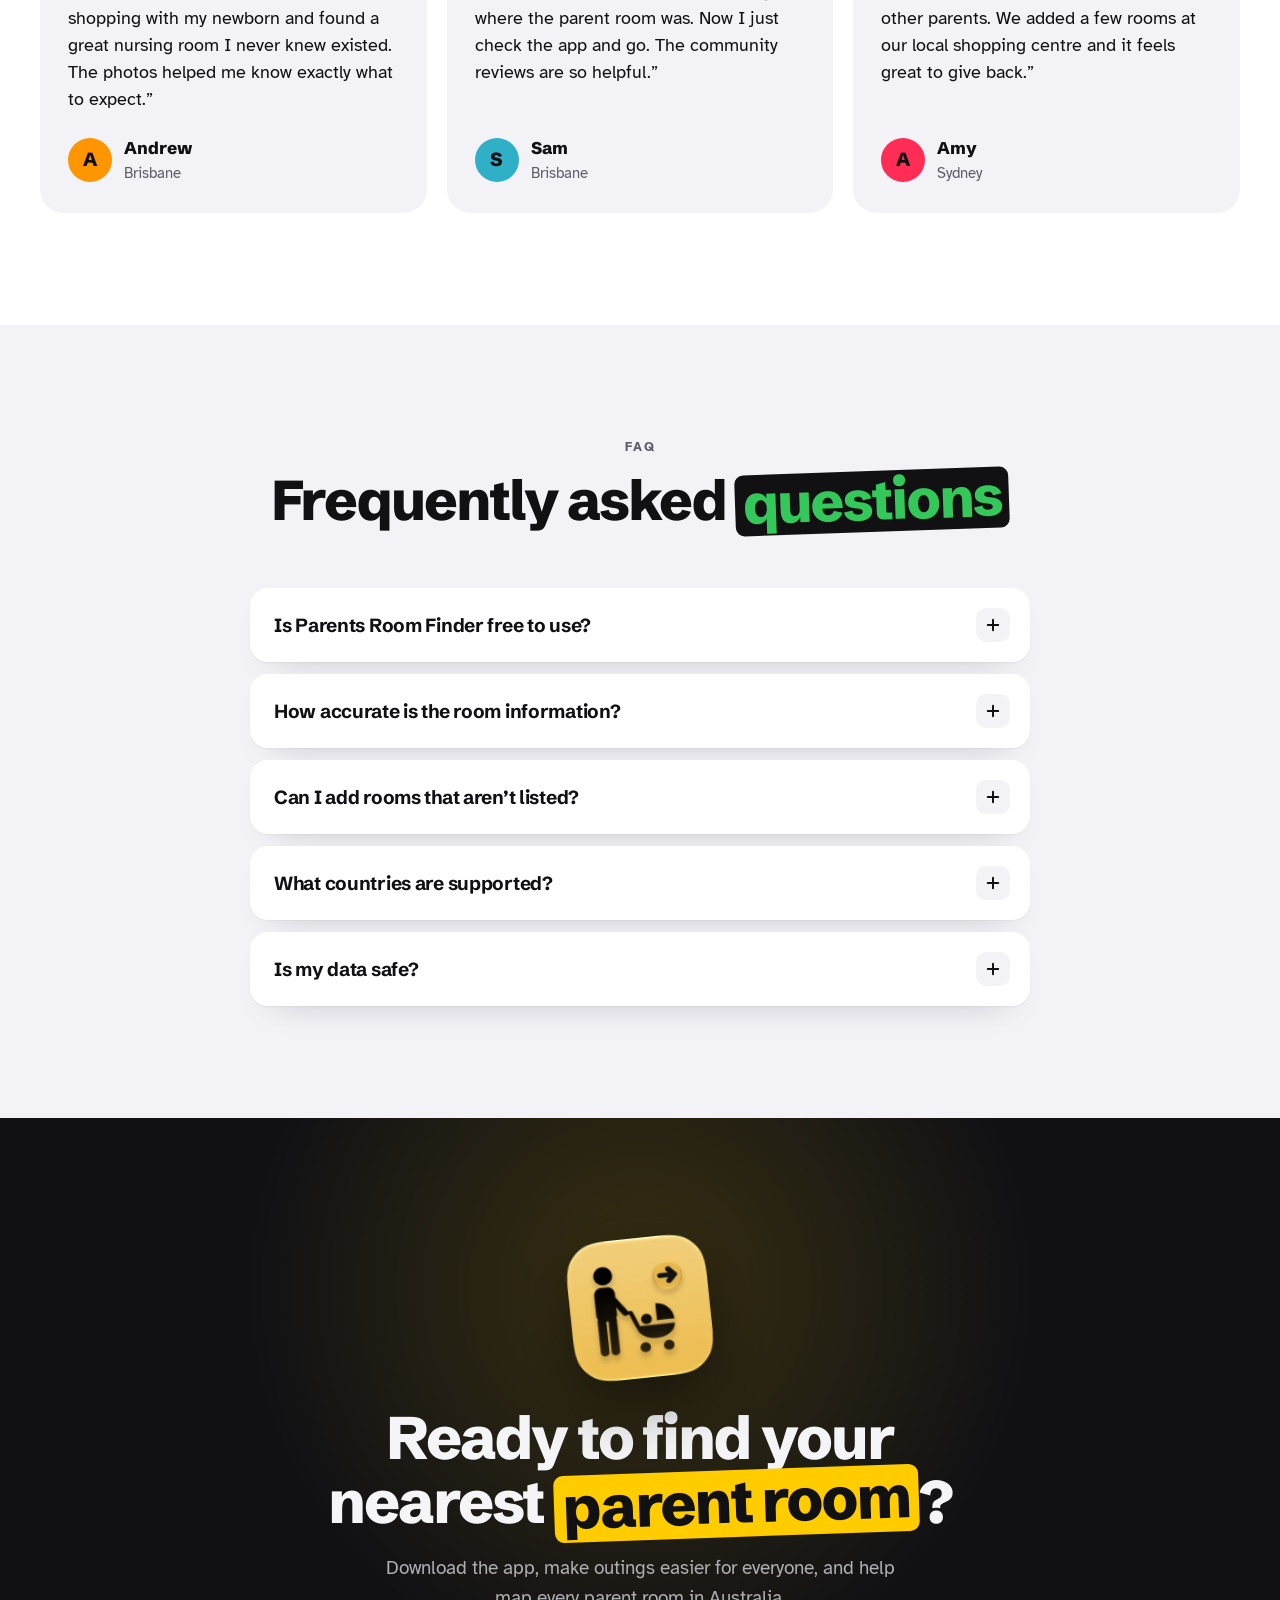
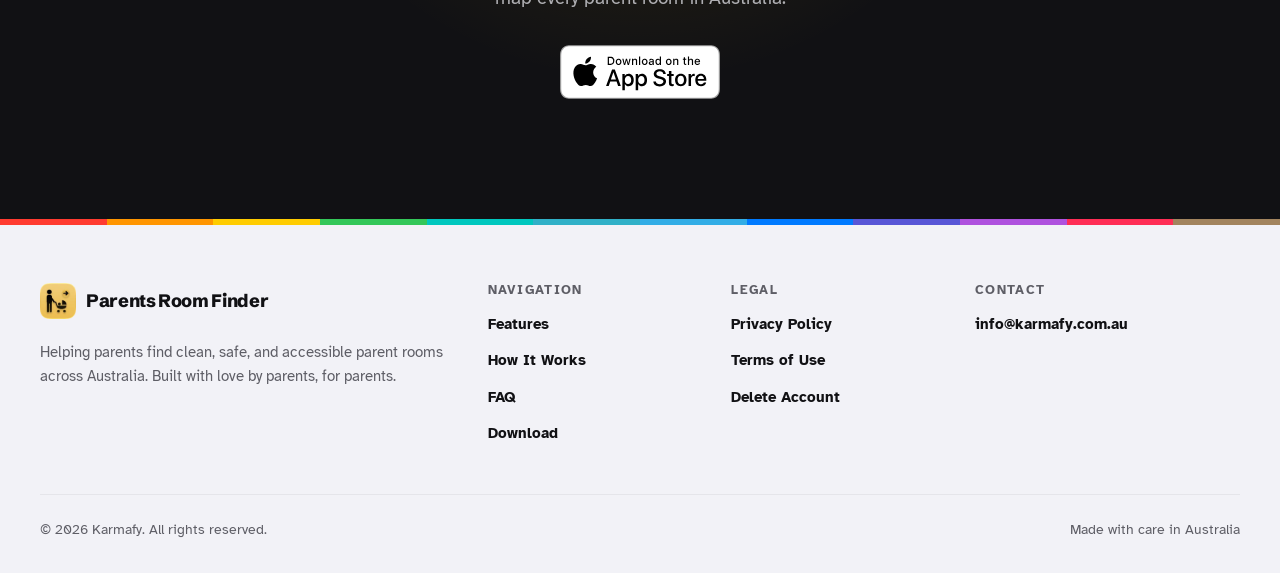
==== commit f44d3e94: "updated the site" ====
--- a/index.html
+++ b/index.html
@@ -1,339 +1,445 @@
-<!DOCTYPE html>
-<html lang="en">
-<head>
-  <meta charset="UTF-8">
-  <meta name="viewport" content="width=device-width, initial-scale=1.0">
-  <title>Parent Room Finder - Find Parent & Nursing Rooms Nearby</title>
-  <meta name="description" content="Find parent rooms, nursing rooms, and baby change facilities near you. Community-powered details, photos, and reviews across Australia.">
-
-  <!-- Open Graph -->
-  <meta property="og:title" content="Parent Room Finder - Find Parent & Nursing Rooms Nearby">
-  <meta property="og:description" content="Community-powered app to find parent rooms, nursing rooms, and baby change facilities near you.">
-  <meta property="og:image" content="images/og-image.png">
-  <meta property="og:type" content="website">
-  <meta property="og:url" content="https://parentsroom.app">
-
-  <!-- Favicon -->
-  <link rel="icon" type="image/png" href="images/App Icon - light.png">
-  <link rel="apple-touch-icon" href="images/App Icon - light.png">
-
-  <link rel="stylesheet" href="css/style.css">
-</head>
-<body>
-
-  <!-- ===== Header ===== -->
-  <header class="header">
-    <div class="container header__inner">
-      <a href="/" class="header__logo">
-        <img src="images/App Icon - light.png" alt="Parent Room Finder" width="40" height="40">
-        <span>Parent Room Finder</span>
-      </a>
-      <button class="header__hamburger" aria-label="Toggle menu" aria-expanded="false">
-        <span></span><span></span><span></span>
-      </button>
-      <nav class="header__nav">
-        <a href="#features">Features</a>
-        <a href="#how-it-works">How It Works</a>
-        <a href="#faq">FAQ</a>
-        <a href="privacy.html">Privacy</a>
-        <a href="terms.html">Terms</a>
-        <a href="#download" class="btn btn--primary btn--small">Download</a>
-      </nav>
-    </div>
-  </header>
-
-  <!-- ===== Hero ===== -->
-  <section class="hero">
-    <div class="container hero__inner">
-      <div class="hero__content">
-        <p class="overline">For Parents, By Parents</p>
-        <h1 class="hero__title">Find the perfect <span>parent room</span>, anywhere.</h1>
-        <p class="hero__subtitle">
-          Discover nearby nursing rooms, baby change facilities, and parent rooms with real photos, ratings, and up-to-date details &mdash; all powered by our community of parents.
-        </p>
-        <div class="hero__actions">
-          <a href="https://apps.apple.com/app/id6752860624" aria-label="Download on the App Store">
-            <img src="images/App_Store_(iOS)-Badge-Logo.wine.svg" alt="Download on the App Store" class="store-badge">
-          </a>
-          <!-- TODO: Replace with actual Play Store badge and link -->
-          <!--
-          <a href="#" aria-label="Get it on Google Play">
-            <img src="images/google-play-badge.png" alt="Get it on Google Play" class="store-badge">
-          </a>
-          -->
-        </div>
-      </div>
-      <div class="hero__image">
-        <img src="images/mascot-waving.png" alt="Bubba the koala mascot waving" width="340" height="340">
-      </div>
-    </div>
-  </section>
-
-  <!-- ===== Features ===== -->
-  <section class="features" id="features">
-    <div class="container">
-      <div class="section-header fade-in">
-        <p class="overline">Features</p>
-        <h2>Everything you need, right at your fingertips</h2>
-        <p>Built by parents who know the struggle of finding a good parent room when you need one most.</p>
-      </div>
-      <div class="features__grid">
-        <div class="card feature-card fade-in">
-          <div class="feature-card__icon feature-card__icon--pink">
-            <svg width="28" height="28" viewBox="0 0 24 24" fill="none" stroke="#E8446A" stroke-width="2" stroke-linecap="round" stroke-linejoin="round"><path d="M21 10c0 7-9 13-9 13s-9-6-9-13a9 9 0 0 1 18 0z"/><circle cx="12" cy="10" r="3"/></svg>
-          </div>
-          <h3>Find Nearby Rooms</h3>
-          <p>Location-based search finds parent rooms, nursing rooms, and baby change facilities near you instantly.</p>
-        </div>
-        <div class="card feature-card fade-in">
-          <div class="feature-card__icon feature-card__icon--blue">
-            <svg width="28" height="28" viewBox="0 0 24 24" fill="none" stroke="#4A73E8" stroke-width="2" stroke-linecap="round" stroke-linejoin="round"><path d="M17 21v-2a4 4 0 0 0-4-4H5a4 4 0 0 0-4 4v2"/><circle cx="9" cy="7" r="4"/><path d="M23 21v-2a4 4 0 0 0-3-3.87"/><path d="M16 3.13a4 4 0 0 1 0 7.75"/></svg>
-          </div>
-          <h3>Community Contributed</h3>
-          <p>Real photos, honest ratings, and helpful reviews from fellow parents who&rsquo;ve been there.</p>
-        </div>
-        <div class="card feature-card fade-in">
-          <div class="feature-card__icon feature-card__icon--yellow">
-            <svg width="28" height="28" viewBox="0 0 24 24" fill="none" stroke="#F59E0B" stroke-width="2" stroke-linecap="round" stroke-linejoin="round"><circle cx="12" cy="12" r="10"/><polyline points="12 6 12 12 16 14"/></svg>
-          </div>
-          <h3>Know Before You Go</h3>
-          <p>What&rsquo;s in the room, opening hours, and how to get in, plus walking or driving time from where you are.</p>
-        </div>
-        <div class="card feature-card fade-in">
-          <div class="feature-card__icon feature-card__icon--pink">
-            <svg width="28" height="28" viewBox="0 0 24 24" fill="none" stroke="#E8446A" stroke-width="2" stroke-linecap="round" stroke-linejoin="round"><path d="M19 21l-7-5-7 5V5a2 2 0 0 1 2-2h10a2 2 0 0 1 2 2z"/></svg>
-          </div>
-          <h3>Save Rooms for Later</h3>
-          <p>Save your go-to rooms and they work offline too, details and photos included.</p>
-        </div>
-        <div class="card feature-card fade-in">
-          <div class="feature-card__icon feature-card__icon--blue">
-            <svg width="28" height="28" viewBox="0 0 24 24" fill="none" stroke="#4A73E8" stroke-width="2" stroke-linecap="round" stroke-linejoin="round"><path d="M12 22s8-4 8-10V5l-8-3-8 3v7c0 6 8 10 8 10z"/></svg>
-          </div>
-          <h3>Checked by Parents</h3>
-          <p>Every photo is checked as it&rsquo;s added, and new rooms show &ldquo;Verification needed&rdquo; until three parents have reviewed them.</p>
-        </div>
-        <div class="card feature-card fade-in">
-          <div class="feature-card__icon feature-card__icon--yellow">
-            <svg width="28" height="28" viewBox="0 0 24 24" fill="none" stroke="#F59E0B" stroke-width="2" stroke-linecap="round" stroke-linejoin="round"><circle cx="12" cy="12" r="10"/><line x1="2" y1="12" x2="22" y2="12"/><path d="M12 2a15.3 15.3 0 0 1 4 10 15.3 15.3 0 0 1-4 10 15.3 15.3 0 0 1-4-10 15.3 15.3 0 0 1 4-10z"/></svg>
-          </div>
-          <h3>Growing Across Australia</h3>
-          <p>Starting in major cities and expanding fast. Help us map every parent room in the country.</p>
-        </div>
-      </div>
-    </div>
-  </section>
-
-  <!-- ===== How It Works ===== -->
-  <section class="how-it-works" id="how-it-works">
-    <div class="container">
-      <div class="section-header fade-in">
-        <p class="overline">How It Works</p>
-        <h2>Three simple steps</h2>
-        <p>Finding a parent room has never been easier.</p>
-      </div>
-      <div class="steps">
-        <div class="step fade-in">
-          <div class="step__number">1</div>
-          <h3>Open the App</h3>
-          <p>Your location is detected automatically, showing nearby parent rooms on the map.</p>
-        </div>
-        <div class="step fade-in">
-          <div class="step__number">2</div>
-          <h3>Find a Room</h3>
-          <p>See the closest rooms on the map or in a list, with photos, reviews, and what&rsquo;s there.</p>
-        </div>
-        <div class="step fade-in">
-          <div class="step__number">3</div>
-          <h3>Rate & Share</h3>
-          <p>Help other parents by sharing your experience, photos, and tips about the rooms you visit.</p>
-        </div>
-      </div>
-    </div>
-  </section>
-
-  <!-- ===== App Screenshots ===== -->
-  <section class="screenshots" id="screenshots">
-    <div class="container">
-      <div class="section-header fade-in">
-        <p class="overline">See It In Action</p>
-        <h2>Designed for parents on the go</h2>
-        <p>A beautiful, intuitive experience that makes finding parent rooms a breeze.</p>
-      </div>
-      <div class="screenshots__grid fade-in">
-        <img src="images/screenshot-1.jpg" alt="App screenshot - Find parent's room near you on map" loading="lazy">
-        <img src="images/screenshot-2.jpg" alt="App screenshot - Save your favourite rooms" loading="lazy">
-        <img src="images/screenshot-3.jpg" alt="App screenshot - Contribute rooms to help community" loading="lazy">
-        <img src="images/screenshot-4.jpg" alt="App screenshot - Write and submit reviews" loading="lazy">
-        <img src="images/screenshot-5.jpg" alt="App screenshot - Check all amenities at the place" loading="lazy">
-      </div>
-    </div>
-  </section>
-
-  <!-- ===== Testimonials ===== -->
-  <section class="testimonials" id="testimonials">
-    <div class="container">
-      <div class="section-header fade-in">
-        <p class="overline">What Parents Say</p>
-        <h2>Loved by families across Australia</h2>
-      </div>
-      <div class="testimonials__grid">
-        <div class="card testimonial-card fade-in">
-          <div class="testimonial-card__stars">
-            <span>&#9733;</span><span>&#9733;</span><span>&#9733;</span><span>&#9733;</span><span>&#9733;</span>
-          </div>
-          <blockquote>&ldquo;This app is a lifesaver! I was out shopping with my newborn and found a great nursing room I never knew existed. The photos helped me know exactly what to expect.&rdquo;</blockquote>
-          <div class="testimonial-card__author">Andrew</div>
-          <div class="testimonial-card__role">Brisbane</div>
-        </div>
-        <div class="card testimonial-card fade-in">
-          <div class="testimonial-card__stars">
-            <span>&#9733;</span><span>&#9733;</span><span>&#9733;</span><span>&#9733;</span><span>&#9733;</span>
-          </div>
-          <blockquote>&ldquo;As a dad, I often felt awkward asking where the parent room was. Now I just check the app and go. The community reviews are so helpful.&rdquo;</blockquote>
-          <div class="testimonial-card__author">Sam</div>
-          <div class="testimonial-card__role">Brisbane</div>
-        </div>
-        <div class="card testimonial-card fade-in">
-          <div class="testimonial-card__stars">
-            <span>&#9733;</span><span>&#9733;</span><span>&#9733;</span><span>&#9733;</span><span>&#9733;</span>
-          </div>
-          <blockquote>&ldquo;I love that I can contribute and help other parents. We added a few rooms at our local shopping centre and it feels great to give back.&rdquo;</blockquote>
-          <div class="testimonial-card__author">Amy</div>
-          <div class="testimonial-card__role">Sydney</div>
-        </div>
-      </div>
-    </div>
-  </section>
-
-  <!-- ===== FAQ ===== -->
-  <section class="faq" id="faq">
-    <div class="container">
-      <div class="section-header fade-in">
-        <p class="overline">FAQ</p>
-        <h2>Frequently asked questions</h2>
-      </div>
-      <div class="faq__list fade-in">
-        <div class="faq__item">
-          <button class="faq__question" aria-expanded="false">
-            Is Parent Room Finder free to use?
-            <span class="faq__icon">
-              <svg width="20" height="20" viewBox="0 0 24 24" fill="none" stroke="currentColor" stroke-width="2" stroke-linecap="round" stroke-linejoin="round"><line x1="12" y1="5" x2="12" y2="19"/><line x1="5" y1="12" x2="19" y2="12"/></svg>
-            </span>
-          </button>
-          <div class="faq__answer">
-            <p>Yes. Everything in Parent Room Finder is free: the map, room details, photos, reviews, saving rooms, and sharing rooms. If you&rsquo;d like to support the app you can, but it doesn&rsquo;t unlock anything extra.</p>
-          </div>
-        </div>
-        <div class="faq__item">
-          <button class="faq__question" aria-expanded="false">
-            How accurate is the room information?
-            <span class="faq__icon">
-              <svg width="20" height="20" viewBox="0 0 24 24" fill="none" stroke="currentColor" stroke-width="2" stroke-linecap="round" stroke-linejoin="round"><line x1="12" y1="5" x2="12" y2="19"/><line x1="5" y1="12" x2="19" y2="12"/></svg>
-            </span>
-          </button>
-          <div class="faq__answer">
-            <p>Rooms come from parents and from our discovery tools. A room a parent adds shows &ldquo;Verification needed&rdquo; until three other parents have reviewed it. Details like opening hours can change, so if something&rsquo;s wrong, report it from the room&rsquo;s page and we&rsquo;ll look into it.</p>
-          </div>
-        </div>
-        <div class="faq__item">
-          <button class="faq__question" aria-expanded="false">
-            Can I add rooms that aren&rsquo;t listed?
-            <span class="faq__icon">
-              <svg width="20" height="20" viewBox="0 0 24 24" fill="none" stroke="currentColor" stroke-width="2" stroke-linecap="round" stroke-linejoin="round"><line x1="12" y1="5" x2="12" y2="19"/><line x1="5" y1="12" x2="19" y2="12"/></svg>
-            </span>
-          </button>
-          <div class="faq__answer">
-            <p>Yes, please do. Tap Share a room in the app, drop a pin, pick what the room has, and add up to three photos. Photos are checked as you add them. Your room shows on the map straight away, marked &ldquo;Verification needed&rdquo; until three other parents review it.</p>
-          </div>
-        </div>
-        <div class="faq__item">
-          <button class="faq__question" aria-expanded="false">
-            What countries are supported?
-            <span class="faq__icon">
-              <svg width="20" height="20" viewBox="0 0 24 24" fill="none" stroke="currentColor" stroke-width="2" stroke-linecap="round" stroke-linejoin="round"><line x1="12" y1="5" x2="12" y2="19"/><line x1="5" y1="12" x2="19" y2="12"/></svg>
-            </span>
-          </button>
-          <div class="faq__answer">
-            <p>We&rsquo;re currently focused on Australia, starting with major cities like Brisbane, Sydney, and Melbourne. We plan to expand to other countries based on community demand. Want us in your area? Let us know!</p>
-          </div>
-        </div>
-        <div class="faq__item">
-          <button class="faq__question" aria-expanded="false">
-            Is my data safe?
-            <span class="faq__icon">
-              <svg width="20" height="20" viewBox="0 0 24 24" fill="none" stroke="currentColor" stroke-width="2" stroke-linecap="round" stroke-linejoin="round"><line x1="12" y1="5" x2="12" y2="19"/><line x1="5" y1="12" x2="19" y2="12"/></svg>
-            </span>
-          </button>
-          <div class="faq__answer">
-            <p>Yes. We take privacy seriously and comply with the Australian Privacy Act 1988. Your data is encrypted in transit and at rest, we only collect what&rsquo;s necessary, and we never sell your personal information. Read our full <a href="privacy.html">Privacy Policy</a> for details.</p>
-          </div>
-        </div>
-      </div>
-    </div>
-  </section>
-
-  <!-- ===== Download CTA ===== -->
-  <section class="cta-banner" id="download">
-    <div class="container">
-      <div class="cta-banner__content fade-in">
-        <h2>Ready to find your nearest parent room?</h2>
-        <p>Download the app and help map every parent room in Australia.</p>
-        <div class="cta-banner__actions">
-          <a href="https://apps.apple.com/app/id6752860624" aria-label="Download on the App Store">
-            <img src="images/App_Store_(iOS)-Badge-Logo.wine.svg" alt="Download on the App Store" class="store-badge">
-          </a>
-          <!-- TODO: Replace with actual Play Store badge and link -->
-          <!--
-          <a href="#" aria-label="Get it on Google Play">
-            <img src="images/google-play-badge.png" alt="Get it on Google Play" class="store-badge">
-          </a>
-          -->
-        </div>
-        <img src="images/mascot-thumbs-up.png" alt="Bubba the koala giving a thumbs up" class="cta-banner__mascot">
-      </div>
-    </div>
-  </section>
-
-  <!-- ===== Footer ===== -->
-  <footer class="footer">
-    <div class="container">
-      <div class="footer__inner">
-        <div class="footer__brand">
-          <img src="images/App Icon - dark.png" alt="Parent Room Finder" width="40" height="40">
-          <p>Helping parents find clean, safe, and accessible parent rooms across Australia. Built with love by parents, for parents.</p>
-        </div>
-        <div>
-          <h4>Navigation</h4>
-          <ul>
-            <li><a href="#features">Features</a></li>
-            <li><a href="#how-it-works">How It Works</a></li>
-            <li><a href="#faq">FAQ</a></li>
-            <li><a href="#download">Download</a></li>
-          </ul>
-        </div>
-        <div>
-          <h4>Legal</h4>
-          <ul>
-            <li><a href="privacy.html">Privacy Policy</a></li>
-            <li><a href="terms.html">Terms of Use</a></li>
-            <li><a href="delete-account.html">Delete Account</a></li>
-          </ul>
-        </div>
-        <div>
-          <h4>Contact</h4>
-          <ul>
-            <li><a class="email-link" href="#" data-email-user="info" data-email-domain="karmafy.com.au">info at karmafy dot com dot au</a></li>
-          </ul>
-        </div>
-      </div>
-      <div class="footer__bottom">
-        <span>&copy; 2026 Karmafy. All rights reserved.</span>
-        <span>Made with care in Australia</span>
-      </div>
-    </div>
-  </footer>
-
-  <script src="js/main.js"></script>
-</body>
-</html>
+<!DOCTYPE html>
+<html lang="en-AU">
+<head>
+  <meta charset="UTF-8">
+  <meta name="viewport" content="width=device-width, initial-scale=1">
+  <title>Parent Room Finder - Find Parent &amp; Nursing Rooms Nearby</title>
+  <meta name="description" content="Find parent rooms, nursing rooms, and baby change facilities near you. Community-powered details, photos, ratings and reviews across Australia.">
+  <link rel="canonical" href="https://parentsroom.app/">
+  <meta name="theme-color" content="#FFCC00">
+  <meta name="color-scheme" content="light dark">
+  <meta name="apple-itunes-app" content="app-id=6752860624">
+
+  <!-- Open Graph / social -->
+  <meta property="og:type" content="website">
+  <meta property="og:site_name" content="Parents Room Finder">
+  <meta property="og:locale" content="en_AU">
+  <meta property="og:url" content="https://parentsroom.app/">
+  <meta property="og:title" content="Parent Room Finder - Find Parent &amp; Nursing Rooms Nearby">
+  <meta property="og:description" content="Community-powered app to find parent rooms, nursing rooms, and baby change facilities near you.">
+  <meta property="og:image" content="https://parentsroom.app/images/og-image.png">
+  <meta property="og:image:width" content="1200">
+  <meta property="og:image:height" content="630">
+  <meta property="og:image:alt" content="Parents Room Finder: Nappy emergency? Find the nearest parents room quickly.">
+  <meta name="twitter:card" content="summary_large_image">
+  <meta name="twitter:title" content="Parent Room Finder - Find Parent &amp; Nursing Rooms Nearby">
+  <meta name="twitter:description" content="Community-powered app to find parent rooms, nursing rooms, and baby change facilities near you.">
+  <meta name="twitter:image" content="https://parentsroom.app/images/og-image.png">
+
+  <!-- Icons -->
+  <link rel="icon" href="/favicon.ico" sizes="48x48">
+  <link rel="icon" href="/icon-192.png" type="image/png" sizes="192x192">
+  <link rel="apple-touch-icon" href="/apple-touch-icon.png">
+  <link rel="manifest" href="/site.webmanifest">
+
+  <link rel="preconnect" href="https://fonts.googleapis.com">
+  <link rel="preconnect" href="https://fonts.gstatic.com" crossorigin>
+  <link rel="stylesheet" href="https://fonts.googleapis.com/css2?family=Atkinson+Hyperlegible:wght@400;700&amp;family=Schibsted+Grotesk:wght@700;800&amp;display=swap">
+  <link rel="stylesheet" href="/css/style.css">
+  <script>document.documentElement.classList.add('js')</script>
+
+  <script type="application/ld+json">
+  {
+    "@context": "https://schema.org",
+    "@graph": [
+      {
+        "@type": "WebSite",
+        "@id": "https://parentsroom.app/#website",
+        "url": "https://parentsroom.app/",
+        "name": "Parents Room Finder",
+        "alternateName": ["Parent Room Finder", "Parents Room"],
+        "inLanguage": "en-AU",
+        "publisher": { "@id": "https://parentsroom.app/#organization" }
+      },
+      {
+        "@type": "Organization",
+        "@id": "https://parentsroom.app/#organization",
+        "name": "Karmafy",
+        "url": "https://parentsroom.app/"
+      },
+      {
+        "@type": "MobileApplication",
+        "@id": "https://parentsroom.app/#app",
+        "name": "Parents Room Finder",
+        "alternateName": "Parent Room Finder",
+        "description": "Find parent rooms, nursing rooms, and baby change facilities near you, with community-powered details, photos, ratings and reviews across Australia.",
+        "url": "https://parentsroom.app/",
+        "installUrl": "https://apps.apple.com/app/id6752860624",
+        "sameAs": ["https://apps.apple.com/au/app/parents-room-finder-app/id6752860624"],
+        "operatingSystem": "iOS",
+        "applicationCategory": "LifestyleApplication",
+        "countriesSupported": "AU",
+        "image": "https://parentsroom.app/images/app-icon-512.png",
+        "screenshot": [
+          "https://parentsroom.app/images/screenshots/01-find-the-nearest-parents-room-720.webp",
+          "https://parentsroom.app/images/screenshots/02-know-whats-inside-720.webp",
+          "https://parentsroom.app/images/screenshots/03-reviews-from-real-parents-720.webp",
+          "https://parentsroom.app/images/screenshots/04-saved-rooms-work-offline-720.webp",
+          "https://parentsroom.app/images/screenshots/05-share-a-room-720.webp"
+        ],
+        "offers": { "@type": "Offer", "price": "0", "priceCurrency": "AUD" },
+        "publisher": { "@id": "https://parentsroom.app/#organization" }
+      },
+      {
+        "@type": "FAQPage",
+        "@id": "https://parentsroom.app/#faq",
+        "mainEntity": [
+          {
+            "@type": "Question",
+            "name": "Is Parents Room Finder free to use?",
+            "acceptedAnswer": { "@type": "Answer", "text": "Yes! Parents Room Finder is completely free to use. You get the interactive map, room details, photos, reviews, and the ability to save favourites and share rooms, at no cost. If you'd like to support the app you can, but it doesn't unlock anything extra." }
+          },
+          {
+            "@type": "Question",
+            "name": "How accurate is the room information?",
+            "acceptedAnswer": { "@type": "Answer", "text": "Room information is contributed by our community of parents, supplemented by our discovery tools. A room a parent adds shows \"Verification needed\" until three other parents have reviewed it. Details like opening hours and amenities may change, so please report anything that's wrong from the room's page and we'll keep the information up to date." }
+          },
+          {
+            "@type": "Question",
+            "name": "Can I add rooms that aren't listed?",
+            "acceptedAnswer": { "@type": "Answer", "text": "Absolutely! We rely on our community to help map parent rooms across Australia. Tap Share a room in the app, drop a pin, pick the amenities the room has, and add up to three photos. Photos are checked as you add them. Your room shows on the map straight away, marked \"Verification needed\" until three other parents review it." }
+          },
+          {
+            "@type": "Question",
+            "name": "What countries are supported?",
+            "acceptedAnswer": { "@type": "Answer", "text": "We're currently focused on Australia, starting with major cities like Brisbane, Sydney, and Melbourne. We plan to expand to other countries based on community demand. Want us in your area? Let us know!" }
+          },
+          {
+            "@type": "Question",
+            "name": "Is my data safe?",
+            "acceptedAnswer": { "@type": "Answer", "text": "Yes. We take privacy seriously and comply with the Australian Privacy Act 1988. Your data is encrypted in transit and at rest, we only collect what's necessary, and we never sell your personal information. Read our full Privacy Policy for details." }
+          }
+        ]
+      }
+    ]
+  }
+  </script>
+</head>
+<body class="page-home">
+
+  <svg width="0" height="0" style="position:absolute" aria-hidden="true" focusable="false">
+    <symbol id="i-stroller" viewBox="0 0 24 24" fill="none" stroke="currentColor" stroke-width="2.2" stroke-linecap="round" stroke-linejoin="round"><path d="M13 3v8h8a8 8 0 0 0-8-8z"/><path d="M3 6h2.5L7 11h14a7 7 0 0 1-7 6h-2a6 6 0 0 1-5.4-3.5"/><circle cx="8" cy="20" r="1.6"/><circle cx="17" cy="20" r="1.6"/></symbol>
+    <symbol id="i-table" viewBox="0 0 24 24" fill="none" stroke="currentColor" stroke-width="2" stroke-linecap="round" stroke-linejoin="round"><rect x="3" y="10" width="18" height="4" rx="1.5"/><path d="M6 14v6M18 14v6"/><circle cx="9" cy="6.5" r="2"/><path d="M12.5 7h5"/></symbol>
+    <symbol id="i-chair" viewBox="0 0 24 24" fill="none" stroke="currentColor" stroke-width="2" stroke-linecap="round" stroke-linejoin="round"><path d="M6 12V6a2 2 0 0 1 2-2h8a2 2 0 0 1 2 2v6"/><rect x="3" y="11" width="18" height="6" rx="2"/><path d="M6 17v3M18 17v3"/></symbol>
+    <symbol id="i-bottle" viewBox="0 0 24 24" fill="none" stroke="currentColor" stroke-width="2" stroke-linecap="round" stroke-linejoin="round"><path d="M10 2.5h4"/><path d="M10.5 2.5V5L8 8v11.5a2 2 0 0 0 2 2h4a2 2 0 0 0 2-2V8l-2.5-3V2.5"/><path d="M8 12h8"/></symbol>
+    <symbol id="i-check" viewBox="0 0 24 24" fill="none" stroke="currentColor" stroke-width="3" stroke-linecap="round" stroke-linejoin="round"><path d="m5 12 5 5 9-10"/></symbol>
+    <symbol id="i-clock" viewBox="0 0 24 24" fill="none" stroke="currentColor" stroke-width="2.4" stroke-linecap="round" stroke-linejoin="round"><circle cx="12" cy="12" r="9"/><path d="M12 7v5l3 2"/></symbol>
+    <symbol id="i-plus" viewBox="0 0 24 24" fill="none" stroke="currentColor" stroke-width="2.6" stroke-linecap="round" stroke-linejoin="round"><path d="M12 5v14M5 12h14"/></symbol>
+    <symbol id="i-pin" viewBox="0 0 24 24" fill="none" stroke="currentColor" stroke-width="2.2" stroke-linecap="round" stroke-linejoin="round"><path d="M12 21s-7-6.2-7-11.5a7 7 0 0 1 14 0C19 14.8 12 21 12 21z"/><circle cx="12" cy="9.5" r="2.5"/></symbol>
+    <symbol id="i-plane" viewBox="0 0 24 24"><path fill="currentColor" d="M21 16v-2l-8-5V3.5a1.5 1.5 0 0 0-3 0V9l-8 5v2l8-2.5V19l-2 1.5V22l3.5-1 3.5 1v-1.5L13 19v-5.5z"/></symbol>
+    <symbol id="i-star" viewBox="0 0 24 24"><path stroke-width="1.6" stroke-linejoin="round" d="M12 3.2 14.7 8.7 20.7 9.6 16.35 13.8 17.38 19.8 12 16.97 6.62 19.8 7.65 13.8 3.3 9.6 9.3 8.7Z"/></symbol>
+  </svg>
+
+  <a class="skip-link" href="#main">Skip to content</a>
+
+  <!-- ===== Header ===== -->
+  <header class="header">
+    <div class="container header__inner">
+      <a href="/" class="brand" aria-label="Parents Room Finder home">
+        <img src="/images/app-icon-96.webp" alt="" width="36" height="36">
+        <span>Parents Room Finder</span>
+      </a>
+      <button class="header__hamburger" type="button" aria-label="Menu" aria-expanded="false" aria-controls="site-nav">
+        <span></span><span></span><span></span>
+      </button>
+      <nav class="header__nav" id="site-nav" aria-label="Main">
+        <a href="/#features">Features</a>
+        <a href="/#how-it-works">How It Works</a>
+        <a href="/#faq">FAQ</a>
+        <a href="/privacy.html">Privacy</a>
+        <a href="/terms.html">Terms</a>
+        <a href="/#download" class="btn btn--ink btn--small">Download</a>
+      </nav>
+    </div>
+  </header>
+
+  <main id="main">
+
+    <!-- ===== Hero ===== -->
+    <section class="hero on-yellow" aria-labelledby="hero-title">
+      <div class="container hero__inner">
+        <div class="hero__content">
+          <p class="eyebrow">For parents, by parents</p>
+          <h1 class="hero__title" id="hero-title">
+            <span class="hero__lead">Nappy <span class="nowrap"><mark class="hl">emergency</mark>?</span></span>
+            <span class="hero__line">Find the perfect parent room, anywhere.</span>
+          </h1>
+          <p class="hero__subtitle">Discover nearby nursing rooms, baby change facilities, and parent rooms with real photos, ratings, and details, all powered by our community of parents.</p>
+          <div class="hero__actions">
+            <a href="https://apps.apple.com/app/id6752860624" class="store-link">
+              <img src="/images/app-store-badge.svg" alt="Download on the App Store" class="store-badge" width="161" height="54">
+            </a>
+            <p class="hero__note">Free, with no ads.</p>
+          </div>
+        </div>
+        <div class="hero__visual">
+          <div class="phone phone--back">
+            <img src="/images/screens/room-400.webp" srcset="/images/screens/room-400.webp 400w, /images/screens/room-800.webp 800w" sizes="(max-width: 880px) 200px, 250px" width="400" height="866" alt="A room's page in the app, listing its change table, nursing chair, sink and nappy bin" decoding="async">
+          </div>
+          <div class="phone phone--front">
+            <img src="/images/screens/explore-400.webp" srcset="/images/screens/explore-400.webp 400w, /images/screens/explore-800.webp 800w" sizes="(max-width: 880px) 236px, 290px" width="400" height="866" alt="The app's map of nearby parents rooms, with the closest one a 3 minute walk away" fetchpriority="high">
+          </div>
+          <div class="float-mark" aria-hidden="true"><svg><use href="#i-stroller"/></svg></div>
+          <div class="float-tag" aria-hidden="true">3 min</div>
+        </div>
+      </div>
+    </section>
+
+    <!-- ===== Features ===== -->
+    <section class="section features" id="features" aria-labelledby="features-title">
+      <div class="container">
+        <div class="section-header reveal">
+          <p class="eyebrow">Features</p>
+          <h2 id="features-title">Everything you need, right at your <mark class="hl">fingertips</mark></h2>
+          <p>Built by parents who know the struggle of finding a good parent room when you need one most.</p>
+        </div>
+        <div class="bento">
+          <article class="feature feature--wide tone-yellow reveal">
+            <div class="feature__vig feature__vig--map">
+              <img src="/images/screens/map-600.webp" srcset="/images/screens/map-600.webp 600w, /images/screens/map-1170.webp 1170w" sizes="(max-width: 760px) 100vw, 760px" width="600" height="356" alt="" loading="lazy" decoding="async">
+            </div>
+            <div class="feature__body">
+              <h3>Find nearby rooms</h3>
+              <p>Location-based search finds parent rooms, nursing rooms, and baby change facilities near you instantly, with the walk or drive time to the closest one.</p>
+            </div>
+          </article>
+          <article class="feature tone-orange reveal">
+            <div class="feature__vig feature__vig--chips" aria-hidden="true">
+              <span class="ui-chip"><span class="ui-chip__ico"><svg><use href="#i-table"/></svg></span>Change table</span>
+              <span class="ui-chip"><span class="ui-chip__ico"><svg><use href="#i-chair"/></svg></span>Nursing chair</span>
+              <span class="ui-chip"><span class="ui-chip__ico"><svg><use href="#i-bottle"/></svg></span>Bottle warmer</span>
+            </div>
+            <div class="feature__body">
+              <h3>Know before you go</h3>
+              <p>Amenities, opening hours, and accessibility info for every room: change table, nursing chair, sink, bottle warmer and more, plus how to get in.</p>
+            </div>
+          </article>
+          <article class="feature tone-pink reveal">
+            <div class="feature__vig" aria-hidden="true">
+              <div class="ui-card ui-review">
+                <span class="ui-stars"><svg><use href="#i-star"/></svg><svg><use href="#i-star"/></svg><svg><use href="#i-star"/></svg><svg><use href="#i-star"/></svg><svg><use href="#i-star"/></svg></span>
+                <span class="ui-yn">Was it clean? <b>Yes</b></span>
+                <span class="ui-yn">Easy with a pram? <b>Yes</b></span>
+              </div>
+            </div>
+            <div class="feature__body">
+              <h3>Community contributed</h3>
+              <p>Real photos, honest ratings, and helpful reviews from fellow parents who&rsquo;ve been there. Was it clean? Easy with a pram?</p>
+            </div>
+          </article>
+          <article class="feature tone-teal reveal">
+            <div class="feature__vig feature__vig--stack" aria-hidden="true">
+              <span class="ui-pill"><svg><use href="#i-plane"/></svg>No signal</span>
+              <span class="ui-row"><span class="ui-mark"><svg><use href="#i-stroller"/></svg></span><span><b>Brisbane Arcade</b><small>Available offline</small></span></span>
+            </div>
+            <div class="feature__body">
+              <h3>Save favourites</h3>
+              <p>Bookmark your go-to parent rooms for quick access whenever you need them. Their details, photos, and reviews stay on your phone, so they open even with no signal.</p>
+            </div>
+          </article>
+          <article class="feature tone-green reveal">
+            <div class="feature__vig" aria-hidden="true">
+              <span class="ui-toast"><span class="ui-tick"><svg><use href="#i-check"/></svg></span><span><b>Thank you!</b><small>It&rsquo;s on the map now.</small></span></span>
+            </div>
+            <div class="feature__body">
+              <h3>Share a room you&rsquo;ve used</h3>
+              <p>Help map parent rooms across Australia: drop a pin, pick the amenities the room had, and add a photo. It shows on the map straight away for the next parent.</p>
+            </div>
+          </article>
+          <article class="feature tone-indigo reveal">
+            <div class="feature__vig feature__vig--stack" aria-hidden="true">
+              <span class="ui-toast ui-toast--small"><span class="ui-tick"><svg><use href="#i-check"/></svg></span>Photo checked</span>
+              <span class="ui-badge"><svg><use href="#i-clock"/></svg>Verification needed</span>
+            </div>
+            <div class="feature__body">
+              <h3>Checked by parents</h3>
+              <p>Every photo is checked as it&rsquo;s added, to keep what you see helpful and safe for everyone. Rooms that parents add show &ldquo;Verification needed&rdquo; until other parents have reviewed them.</p>
+            </div>
+          </article>
+          <article class="feature feature--wide tone-purple reveal">
+            <div class="feature__vig feature__vig--chips" aria-hidden="true">
+              <span class="ui-chip"><span class="ui-chip__ico ui-chip__ico--ink"><svg><use href="#i-pin"/></svg></span>Brisbane</span>
+              <span class="ui-chip"><span class="ui-chip__ico ui-chip__ico--ink"><svg><use href="#i-pin"/></svg></span>Sydney</span>
+              <span class="ui-chip"><span class="ui-chip__ico ui-chip__ico--ink"><svg><use href="#i-pin"/></svg></span>Melbourne</span>
+              <span class="ui-chip ui-chip--dashed"><span class="ui-chip__ico"><svg><use href="#i-plus"/></svg></span>Your suburb?</span>
+            </div>
+            <div class="feature__body">
+              <h3>Growing across Australia</h3>
+              <p>Starting in major cities like Brisbane, Sydney, and Melbourne, and expanding fast. Help us map every parent room in the country.</p>
+            </div>
+          </article>
+        </div>
+      </div>
+    </section>
+
+    <!-- ===== How It Works ===== -->
+    <section class="section section--surface how-it-works" id="how-it-works" aria-labelledby="how-title">
+      <div class="container">
+        <div class="section-header reveal">
+          <p class="eyebrow">How it works</p>
+          <h2 id="how-title">Three <mark class="hl">simple</mark> steps</h2>
+          <p>Finding a parent room has never been easier.</p>
+        </div>
+        <ol class="steps">
+          <li class="step tone-yellow reveal">
+            <span class="step__number" aria-hidden="true">1</span>
+            <h3>Open the app</h3>
+            <p>Your location is detected automatically, showing nearby parent rooms on the map. You don&rsquo;t need an account to look around.</p>
+          </li>
+          <li class="step tone-orange reveal">
+            <span class="step__number" aria-hidden="true">2</span>
+            <h3>Find a room</h3>
+            <p>Browse the closest rooms on the map or in a list. See photos, reviews, and amenities, then tap Take me there for directions.</p>
+          </li>
+          <li class="step tone-green reveal">
+            <span class="step__number" aria-hidden="true">3</span>
+            <h3>Rate &amp; Share</h3>
+            <p>Help other parents by sharing your experience, photos, and tips about the rooms you visit.</p>
+          </li>
+        </ol>
+      </div>
+    </section>
+
+    <!-- ===== App Screenshots ===== -->
+    <section class="section screenshots" id="screenshots" aria-labelledby="screens-title">
+      <div class="container">
+        <div class="section-header reveal">
+          <p class="eyebrow">See it in action</p>
+          <h2 id="screens-title">Designed for parents <mark class="hl">on the go</mark></h2>
+          <p>A simple, intuitive experience that makes finding parent rooms a breeze, even with a baby in one arm.</p>
+        </div>
+        <ul class="shots reveal" aria-label="App screenshots">
+          <li class="shot"><img src="/images/screenshots/01-find-the-nearest-parents-room-360.webp" srcset="/images/screenshots/01-find-the-nearest-parents-room-360.webp 360w, /images/screenshots/01-find-the-nearest-parents-room-720.webp 720w" sizes="(min-width: 1024px) 224px, min(64vw, 300px)" width="360" height="782" alt="App screenshot - Find a parent room near you on the map" loading="lazy" decoding="async"></li>
+          <li class="shot"><img src="/images/screenshots/02-know-whats-inside-360.webp" srcset="/images/screenshots/02-know-whats-inside-360.webp 360w, /images/screenshots/02-know-whats-inside-720.webp 720w" sizes="(min-width: 1024px) 224px, min(64vw, 300px)" width="360" height="782" alt="App screenshot - Check the amenities in a parent room: change table, nursing chair and sink" loading="lazy" decoding="async"></li>
+          <li class="shot"><img src="/images/screenshots/03-reviews-from-real-parents-360.webp" srcset="/images/screenshots/03-reviews-from-real-parents-360.webp 360w, /images/screenshots/03-reviews-from-real-parents-720.webp 720w" sizes="(min-width: 1024px) 224px, min(64vw, 300px)" width="360" height="782" alt="App screenshot - Write and read reviews of parent rooms from real parents" loading="lazy" decoding="async"></li>
+          <li class="shot"><img src="/images/screenshots/04-saved-rooms-work-offline-360.webp" srcset="/images/screenshots/04-saved-rooms-work-offline-360.webp 360w, /images/screenshots/04-saved-rooms-work-offline-720.webp 720w" sizes="(min-width: 1024px) 224px, min(64vw, 300px)" width="360" height="782" alt="App screenshot - Save your favourite rooms, with details, photos and reviews offline" loading="lazy" decoding="async"></li>
+          <li class="shot"><img src="/images/screenshots/05-share-a-room-360.webp" srcset="/images/screenshots/05-share-a-room-360.webp 360w, /images/screenshots/05-share-a-room-720.webp 720w" sizes="(min-width: 1024px) 224px, min(64vw, 300px)" width="360" height="782" alt="App screenshot - Contribute parent rooms to help the community" loading="lazy" decoding="async"></li>
+        </ul>
+      </div>
+    </section>
+
+    <!-- ===== Testimonials ===== -->
+    <section class="section section--surface testimonials" id="testimonials" aria-labelledby="quotes-title">
+      <div class="container">
+        <div class="section-header reveal">
+          <p class="eyebrow">What parents say</p>
+          <h2 id="quotes-title">Loved by <mark class="hl">families</mark> across Australia</h2>
+        </div>
+        <div class="quotes">
+          <figure class="quote reveal">
+            <div class="quote__stars" role="img" aria-label="5 out of 5 stars"><svg><use href="#i-star"/></svg><svg><use href="#i-star"/></svg><svg><use href="#i-star"/></svg><svg><use href="#i-star"/></svg><svg><use href="#i-star"/></svg></div>
+            <blockquote><p>&ldquo;This app is a lifesaver! I was out shopping with my newborn and found a great nursing room I never knew existed. The photos helped me know exactly what to expect.&rdquo;</p></blockquote>
+            <figcaption class="quote__author"><span class="avatar tone-orange" aria-hidden="true">A</span><span><strong>Andrew</strong><span>Brisbane</span></span></figcaption>
+          </figure>
+          <figure class="quote reveal">
+            <div class="quote__stars" role="img" aria-label="5 out of 5 stars"><svg><use href="#i-star"/></svg><svg><use href="#i-star"/></svg><svg><use href="#i-star"/></svg><svg><use href="#i-star"/></svg><svg><use href="#i-star"/></svg></div>
+            <blockquote><p>&ldquo;As a dad, I often felt awkward asking where the parent room was. Now I just check the app and go. The community reviews are so helpful.&rdquo;</p></blockquote>
+            <figcaption class="quote__author"><span class="avatar tone-teal" aria-hidden="true">S</span><span><strong>Sam</strong><span>Brisbane</span></span></figcaption>
+          </figure>
+          <figure class="quote reveal">
+            <div class="quote__stars" role="img" aria-label="5 out of 5 stars"><svg><use href="#i-star"/></svg><svg><use href="#i-star"/></svg><svg><use href="#i-star"/></svg><svg><use href="#i-star"/></svg><svg><use href="#i-star"/></svg></div>
+            <blockquote><p>&ldquo;I love that I can contribute and help other parents. We added a few rooms at our local shopping centre and it feels great to give back.&rdquo;</p></blockquote>
+            <figcaption class="quote__author"><span class="avatar tone-pink" aria-hidden="true">A</span><span><strong>Amy</strong><span>Sydney</span></span></figcaption>
+          </figure>
+        </div>
+      </div>
+    </section>
+
+    <!-- ===== FAQ ===== -->
+    <section class="section faq" id="faq" aria-labelledby="faq-title">
+      <div class="container">
+        <div class="section-header reveal">
+          <p class="eyebrow">FAQ</p>
+          <h2 id="faq-title">Frequently asked <mark class="hl">questions</mark></h2>
+        </div>
+        <div class="faq__list reveal">
+          <details class="faq__item">
+            <summary>Is Parents Room Finder free to use?<span class="faq__icon" aria-hidden="true"><svg><use href="#i-plus"/></svg></span></summary>
+            <div class="faq__answer"><p>Yes! Parents Room Finder is completely free to use. You get the interactive map, room details, photos, reviews, and the ability to save favourites and share rooms, at no cost. If you&rsquo;d like to support the app you can, but it doesn&rsquo;t unlock anything extra.</p></div>
+          </details>
+          <details class="faq__item">
+            <summary>How accurate is the room information?<span class="faq__icon" aria-hidden="true"><svg><use href="#i-plus"/></svg></span></summary>
+            <div class="faq__answer"><p>Room information is contributed by our community of parents, supplemented by our discovery tools. A room a parent adds shows &ldquo;Verification needed&rdquo; until three other parents have reviewed it. Details like opening hours and amenities may change, so please report anything that&rsquo;s wrong from the room&rsquo;s page and we&rsquo;ll keep the information up to date.</p></div>
+          </details>
+          <details class="faq__item">
+            <summary>Can I add rooms that aren&rsquo;t listed?<span class="faq__icon" aria-hidden="true"><svg><use href="#i-plus"/></svg></span></summary>
+            <div class="faq__answer"><p>Absolutely! We rely on our community to help map parent rooms across Australia. Tap Share a room in the app, drop a pin, pick the amenities the room has, and add up to three photos. Photos are checked as you add them. Your room shows on the map straight away, marked &ldquo;Verification needed&rdquo; until three other parents review it.</p></div>
+          </details>
+          <details class="faq__item">
+            <summary>What countries are supported?<span class="faq__icon" aria-hidden="true"><svg><use href="#i-plus"/></svg></span></summary>
+            <div class="faq__answer"><p>We&rsquo;re currently focused on Australia, starting with major cities like Brisbane, Sydney, and Melbourne. We plan to expand to other countries based on community demand. Want us in your area? Let us know!</p></div>
+          </details>
+          <details class="faq__item">
+            <summary>Is my data safe?<span class="faq__icon" aria-hidden="true"><svg><use href="#i-plus"/></svg></span></summary>
+            <div class="faq__answer"><p>Yes. We take privacy seriously and comply with the Australian Privacy Act 1988. Your data is encrypted in transit and at rest, we only collect what&rsquo;s necessary, and we never sell your personal information. Read our full <a href="/privacy.html">Privacy Policy</a> for details.</p></div>
+          </details>
+        </div>
+      </div>
+    </section>
+
+    <!-- ===== Download CTA ===== -->
+    <section class="cta on-ink" id="download" aria-labelledby="cta-title">
+      <div class="container cta__inner reveal">
+        <img src="/images/app-icon-320.webp" alt="Parents Room Finder app icon" class="cta__icon" width="140" height="140" loading="lazy" decoding="async">
+        <h2 id="cta-title">Ready to find your nearest <mark class="hl">parent room</mark>?</h2>
+        <p>Download the app, make outings easier for everyone, and help map every parent room in Australia.</p>
+        <div class="cta__actions">
+          <a href="https://apps.apple.com/app/id6752860624" class="store-link">
+            <img src="/images/app-store-badge-white.svg" alt="Download on the App Store" class="store-badge" width="161" height="54" loading="lazy">
+          </a>
+          <!-- Google Play: add the official badge here once com.karmafyapps.parentsroom is live on Play.
+          <a href="https://play.google.com/store/apps/details?id=com.karmafyapps.parentsroom" class="store-link">
+            <img src="/images/google-play-badge.svg" alt="Get it on Google Play" class="store-badge" height="54" loading="lazy">
+          </a>
+          -->
+        </div>
+      </div>
+    </section>
+
+  </main>
+
+  <!-- ===== Footer ===== -->
+  <footer class="footer">
+    <div class="container">
+      <div class="footer__inner">
+        <div class="footer__brand">
+          <a href="/" class="brand">
+            <img src="/images/app-icon-96.webp" alt="" width="36" height="36" loading="lazy">
+            <span>Parents Room Finder</span>
+          </a>
+          <p>Helping parents find clean, safe, and accessible parent rooms across Australia. Built with love by parents, for parents.</p>
+        </div>
+        <div>
+          <h2 class="footer__title">Navigation</h2>
+          <ul>
+            <li><a href="/#features">Features</a></li>
+            <li><a href="/#how-it-works">How It Works</a></li>
+            <li><a href="/#faq">FAQ</a></li>
+            <li><a href="/#download">Download</a></li>
+          </ul>
+        </div>
+        <div>
+          <h2 class="footer__title">Legal</h2>
+          <ul>
+            <li><a href="/privacy.html">Privacy Policy</a></li>
+            <li><a href="/terms.html">Terms of Use</a></li>
+            <li><a href="/delete-account.html">Delete Account</a></li>
+          </ul>
+        </div>
+        <div>
+          <h2 class="footer__title">Contact</h2>
+          <ul>
+            <li><a class="email-link" href="#" data-email-user="info" data-email-domain="karmafy.com.au">info at karmafy dot com dot au</a></li>
+          </ul>
+        </div>
+      </div>
+      <div class="footer__bottom">
+        <span>&copy; 2026 Karmafy. All rights reserved.</span>
+        <span>Made with care in Australia</span>
+      </div>
+    </div>
+  </footer>
+
+  <script src="/js/main.js" defer></script>
+</body>
+</html>
--- a/css/style.css
+++ b/css/style.css
@@ -1,86 +1,148 @@
-/* ===== CSS Custom Properties ===== */
+/* Parents Room Finder: the app's Wayfinder look and the "Twelve colours" store set.
+   Neutral ground and ink like the app, one system colour per highlight. */
+
+/* ===== Tokens ===== */
 :root {
-  --pink-50: #FFF0F3;
-  --pink-100: #FFD6DE;
-  --pink-200: #FFB3C1;
-  --pink-300: #FF8FA3;
-  --pink-400: #F2587A;
-  --pink-500: #E8446A;
-  --pink-600: #D6325A;
-  --pink-700: #B5264C;
-  --pink-800: #8C1B3A;
-
-  --blue-50: #F0F4FF;
-  --blue-100: #DBEAFE;
-  --blue-200: #BFDBFE;
-  --blue-300: #93C5FD;
-  --blue-400: #60A5FA;
-  --blue-500: #4A73E8;
-  --blue-600: #3B5FCC;
-
-  --yellow-50: #FFFBEB;
-  --yellow-100: #FEF3C7;
-  --yellow-200: #FDE68A;
-  --yellow-300: #FCD34D;
-  --yellow-400: #FFC107;
-  --yellow-500: #F59E0B;
-
-  --cream-50: #FEFCF9;
-  --cream-100: #FBF7F2;
-  --cream-200: #F3EDE4;
-  --cream-300: #E5DDD3;
-  --cream-400: #B0A898;
-  --cream-500: #857D72;
-  --cream-600: #5E564C;
-  --cream-700: #463F37;
-  --cream-800: #2D2720;
-  --cream-900: #1A1612;
-
-  --white: #FFFFFF;
-  --black: #000000;
-  --star: #FFC107;
-
-  --gradient-warm: linear-gradient(135deg, #FFF0F3, #FFF3C4);
-  --gradient-cool: linear-gradient(135deg, #F0F4FF, #FFF0F3);
-  --gradient-sunset: linear-gradient(135deg, #FFF0F3 0%, #FFF3C4 50%, #F0F4FF 100%);
-
-  --shadow-sm: 0 2px 8px rgba(242, 88, 122, 0.08);
-  --shadow-md: 0 4px 16px rgba(242, 88, 122, 0.10);
-  --shadow-lg: 0 8px 24px rgba(242, 88, 122, 0.12);
-  --shadow-blue: 0 4px 16px rgba(74, 115, 232, 0.10);
+  color-scheme: light dark;
+
+  --ground: #F2F2F7;
+  --surface: #FFFFFF;
+  --inset: #F2F2F7;
+  --ink: #111114;
+  --on-ink: #FFFFFF;
+  --sub: #5E5E66;
+  --line: #D8D8DE;
+  --hair: #E5E5EA;
+  --header-bg: rgba(242, 242, 247, 0.82);
+
+  /* The 12 accent colours the app offers (iOS system colours). */
+  --red: #FF3B30;
+  --orange: #FF9500;
+  --yellow: #FFCC00;
+  --green: #34C759;
+  --mint: #00C7BE;
+  --teal: #30B0C7;
+  --cyan: #32ADE6;
+  --blue: #007AFF;
+  --indigo: #5856D6;
+  --purple: #AF52DE;
+  --pink: #FF2D55;
+  --brown: #A2845E;
+
+  --hero: #FFCC00;
+  --hl: var(--yellow);
+  --c: var(--yellow);
+
+  --font-display: 'Schibsted Grotesk', ui-sans-serif, system-ui, -apple-system, 'Segoe UI', Roboto, Arial, sans-serif;
+  --font-body: 'Atkinson Hyperlegible', ui-sans-serif, system-ui, -apple-system, 'Segoe UI', Roboto, Arial, sans-serif;
 
   --radius-sm: 12px;
-  --radius-md: 16px;
-  --radius-lg: 20px;
-  --radius-xl: 28px;
-  --radius-full: 9999px;
-
-  --font-sans: 'SF Pro Rounded', system-ui, -apple-system, BlinkMacSystemFont, 'Segoe UI', Roboto, Helvetica, Arial, sans-serif;
+  --radius-md: 18px;
+  --radius-lg: 24px;
+  --radius-xl: 32px;
+  --shadow-card: 0 1px 2px rgba(17, 17, 20, 0.04), 0 16px 36px -24px rgba(17, 17, 20, 0.28);
+  --shadow-float: 0 16px 34px -14px rgba(17, 17, 20, 0.45), 0 3px 8px rgba(17, 17, 20, 0.12);
 
   --max-width: 1200px;
   --max-width-prose: 800px;
-}
+  --gutter: clamp(16px, 4vw, 32px);
+  --header-h: 68px;
+}
+
+@media (prefers-color-scheme: dark) {
+  :root {
+    --ground: #000000;
+    --surface: #1C1C1E;
+    --inset: #2C2C2E;
+    --ink: #F5F5F7;
+    --on-ink: #111114;
+    --sub: #AEAEB2;
+    --line: #48484A;
+    --hair: #38383A;
+    --header-bg: rgba(0, 0, 0, 0.72);
+
+    --red: #FF453A;
+    --orange: #FF9F0A;
+    --yellow: #FFD60A;
+    --green: #30D158;
+    --mint: #63E6E2;
+    --teal: #40C8E0;
+    --cyan: #64D2FF;
+    --blue: #0A84FF;
+    --indigo: #5E5CE6;
+    --purple: #BF5AF2;
+    --pink: #FF375F;
+    --brown: #AC8E68;
+
+    --shadow-card: none;
+  }
+}
+
+/* Sections that keep a fixed colour in both appearances. */
+.on-yellow {
+  --ink: #111114;
+  --on-ink: #FFFFFF;
+  --sub: rgba(17, 17, 20, 0.74);
+  --hair: rgba(17, 17, 20, 0.14);
+  --surface: var(--hero);
+  --hl: #FFCC00;
+  color: var(--ink);
+}
+
+.on-ink {
+  --ink: #F5F5F7;
+  --on-ink: #111114;
+  --sub: #AEAEB2;
+  --hair: rgba(255, 255, 255, 0.14);
+  --hl: #FFCC00;
+  color: var(--ink);
+}
+
+.tone-red { --c: var(--red); }
+.tone-orange { --c: var(--orange); }
+.tone-yellow { --c: var(--yellow); }
+.tone-green { --c: var(--green); }
+.tone-mint { --c: var(--mint); }
+.tone-teal { --c: var(--teal); }
+.tone-cyan { --c: var(--cyan); }
+.tone-blue { --c: var(--blue); }
+.tone-indigo { --c: var(--indigo); }
+.tone-purple { --c: var(--purple); }
+.tone-pink { --c: var(--pink); }
+.tone-brown { --c: var(--brown); }
 
 /* ===== Reset ===== */
 *, *::before, *::after {
   box-sizing: border-box;
+}
+
+html {
+  -webkit-text-size-adjust: 100%;
+  scroll-padding-top: calc(var(--header-h) + 12px);
+}
+
+@media (prefers-reduced-motion: no-preference) {
+  html { scroll-behavior: smooth; }
+}
+
+body {
   margin: 0;
-  padding: 0;
-}
-
-html {
-  scroll-behavior: smooth;
-  -webkit-text-size-adjust: 100%;
-}
-
-body {
-  font-family: var(--font-sans);
-  font-size: 16px;
-  line-height: 1.6;
-  color: var(--cream-800);
-  background-color: var(--cream-50);
+  font-family: var(--font-body);
+  font-size: 17px;
+  line-height: 1.55;
+  color: var(--ink);
+  background: var(--ground);
   -webkit-font-smoothing: antialiased;
   -moz-osx-font-smoothing: grayscale;
+}
+
+h1, h2, h3, h4, p, figure, blockquote, ul, ol {
+  margin: 0;
+}
+
+ul, ol {
+  padding: 0;
+  list-style: none;
 }
 
 img {
@@ -89,879 +151,1317 @@
   display: block;
 }
 
+svg {
+  display: block;
+}
+
 a {
-  color: var(--pink-500);
+  color: inherit;
+  text-underline-offset: 3px;
+}
+
+h1, h2, h3, h4 {
+  font-family: var(--font-display);
+  font-weight: 800;
+  line-height: 1.08;
+  letter-spacing: -0.025em;
+  text-wrap: balance;
+}
+
+:focus-visible {
+  outline: 3px solid var(--blue);
+  outline-offset: 3px;
+  border-radius: 6px;
+}
+
+.skip-link {
+  position: absolute;
+  left: 12px;
+  top: -60px;
+  z-index: 100;
+  padding: 10px 16px;
+  border-radius: var(--radius-sm);
+  background: var(--ink);
+  color: var(--on-ink);
+  font-weight: 700;
   text-decoration: none;
-  transition: color 0.2s;
-}
-
-a:hover {
-  color: var(--pink-600);
-}
-
-ul, ol {
-  list-style: none;
-}
-
-/* ===== Typography ===== */
-h1, h2, h3, h4, h5, h6 {
-  font-weight: 600;
-  line-height: 1.3;
-  color: var(--cream-800);
-}
-
-h1 { font-size: 2.5rem; letter-spacing: -0.5px; }
-h2 { font-size: 2rem; letter-spacing: -0.3px; }
-h3 { font-size: 1.5rem; }
-h4 { font-size: 1.25rem; }
-
-p {
-  color: var(--cream-600);
-  line-height: 1.7;
-}
-
-.overline {
-  font-size: 0.75rem;
-  font-weight: 700;
-  letter-spacing: 0.8px;
-  text-transform: uppercase;
-  color: var(--pink-500);
+}
+
+.skip-link:focus {
+  top: 12px;
 }
 
 /* ===== Layout ===== */
 .container {
-  max-width: var(--max-width);
+  max-width: calc(var(--max-width) + var(--gutter) * 2);
   margin: 0 auto;
-  padding: 0 24px;
+  padding: 0 var(--gutter);
 }
 
 .container--prose {
-  max-width: var(--max-width-prose);
-}
-
-section {
-  padding: 80px 0;
-}
-
-/* ===== Components ===== */
-
-/* Card */
-.card {
-  background: var(--white);
-  border-radius: var(--radius-lg);
-  box-shadow: var(--shadow-md);
-  padding: 32px;
-  transition: transform 0.2s, box-shadow 0.2s;
-}
-
-.card:hover {
-  transform: translateY(-2px);
-  box-shadow: var(--shadow-lg);
-}
-
-/* Button */
+  max-width: calc(var(--max-width-prose) + var(--gutter) * 2);
+}
+
+.section {
+  padding: clamp(64px, 9vw, 112px) 0;
+}
+
+.section--surface {
+  background: var(--surface);
+}
+
+.section-header {
+  max-width: 740px;
+  margin: 0 auto clamp(36px, 5vw, 56px);
+  text-align: center;
+}
+
+.section-header h2 {
+  font-size: clamp(34px, 5.2vw, 56px);
+  letter-spacing: -0.035em;
+  line-height: 1.04;
+}
+
+.section-header p:not(.eyebrow) {
+  margin-top: 16px;
+  font-size: clamp(17px, 1.6vw, 19px);
+  color: var(--sub);
+  text-wrap: pretty;
+}
+
+.eyebrow {
+  margin-bottom: 14px;
+  font-size: 13px;
+  font-weight: 700;
+  letter-spacing: 0.1em;
+  text-transform: uppercase;
+  color: var(--sub);
+}
+
+/* The black box around one word, as in the store screenshots. */
+.hl {
+  display: inline-block;
+  padding: 0 0.14em 0.05em;
+  border-radius: 0.16em;
+  background: #111114;
+  color: var(--hl);
+  transform: rotate(-2deg);
+}
+
+@media (prefers-color-scheme: dark) {
+  .hl {
+    background: var(--hl);
+    color: #111114;
+  }
+}
+
+.on-yellow .hl {
+  background: #111114;
+  color: #FFCC00;
+}
+
+.on-ink .hl {
+  background: #FFCC00;
+  color: #111114;
+}
+
+.features { --hl: var(--orange); }
+.how-it-works { --hl: var(--pink); }
+.screenshots { --hl: var(--teal); }
+.testimonials { --hl: var(--pink); }
+.faq { --hl: var(--green); }
+
+/* ===== Buttons and badges ===== */
 .btn {
   display: inline-flex;
   align-items: center;
   justify-content: center;
   gap: 8px;
-  padding: 14px 28px;
-  font-family: var(--font-sans);
-  font-size: 1rem;
-  font-weight: 600;
-  border: none;
-  border-radius: var(--radius-xl);
+  min-height: 52px;
+  padding: 0 24px;
+  border: 0;
+  border-radius: 14px;
+  font-family: var(--font-display);
+  font-size: 17px;
+  font-weight: 800;
+  letter-spacing: -0.01em;
+  text-decoration: none;
   cursor: pointer;
-  transition: all 0.2s;
+  transition: transform 0.15s ease, opacity 0.15s ease;
+}
+
+.btn:hover {
+  transform: translateY(-1px);
+}
+
+.btn--ink {
+  background: var(--ink);
+  color: var(--on-ink);
+}
+
+.btn--small {
+  min-height: 40px;
+  padding: 0 16px;
+  border-radius: 12px;
+  font-size: 15px;
+}
+
+.btn svg {
+  width: 20px;
+  height: 20px;
+  color: var(--yellow);
+}
+
+.store-link {
+  display: inline-block;
+  border-radius: 10px;
+}
+
+.store-badge {
+  height: 54px;
+  width: auto;
+  transition: transform 0.15s ease;
+}
+
+.store-link:hover .store-badge {
+  transform: translateY(-1px);
+}
+
+/* ===== Header ===== */
+.header {
+  position: sticky;
+  top: 0;
+  z-index: 50;
+  background: var(--header-bg);
+  -webkit-backdrop-filter: saturate(180%) blur(18px);
+  backdrop-filter: saturate(180%) blur(18px);
+  border-bottom: 1px solid var(--hair);
+  transition: background-color 0.2s ease, border-color 0.2s ease;
+}
+
+/* On the home page the header starts as part of the yellow hero. */
+.js .page-home .header:not(.is-scrolled) {
+  --ink: #111114;
+  --on-ink: #FFFFFF;
+  --sub: rgba(17, 17, 20, 0.74);
+  --hair: rgba(17, 17, 20, 0.14);
+  --surface: var(--hero);
+  background: var(--hero);
+  border-bottom-color: transparent;
+  -webkit-backdrop-filter: none;
+  backdrop-filter: none;
+  color: var(--ink);
+}
+
+.header__inner {
+  display: flex;
+  align-items: center;
+  justify-content: space-between;
+  gap: 16px;
+  height: var(--header-h);
+}
+
+.brand {
+  display: inline-flex;
+  align-items: center;
+  gap: 10px;
+  color: var(--ink);
   text-decoration: none;
-}
-
-.btn--primary {
-  background: var(--pink-500);
-  color: var(--white);
-  box-shadow: var(--shadow-md);
-}
-
-.btn--primary:hover {
-  background: var(--pink-600);
-  color: var(--white);
-  transform: translateY(-1px);
-  box-shadow: var(--shadow-lg);
-}
-
-.btn--secondary {
-  background: var(--white);
-  color: var(--pink-500);
-  border: 2px solid var(--pink-200);
-}
-
-.btn--secondary:hover {
-  background: var(--pink-50);
-  color: var(--pink-600);
-  border-color: var(--pink-300);
-}
-
-.btn--small {
-  padding: 10px 20px;
-  font-size: 0.875rem;
-}
-
-/* Badge / Pill */
-.badge {
+  font-family: var(--font-display);
+  font-size: 18px;
+  font-weight: 800;
+  letter-spacing: -0.02em;
+}
+
+.brand img {
+  width: 36px;
+  height: 36px;
+  flex: none;
+}
+
+.header__nav {
+  display: flex;
+  align-items: center;
+  gap: 28px;
+}
+
+.header__nav a:not(.btn) {
+  color: var(--sub);
+  font-size: 15px;
+  font-weight: 700;
+  text-decoration: none;
+  transition: color 0.15s ease;
+}
+
+.header__nav a:not(.btn):hover {
+  color: var(--ink);
+}
+
+.header__hamburger {
+  display: none;
+  flex-direction: column;
+  justify-content: center;
+  gap: 5px;
+  width: 44px;
+  height: 44px;
+  padding: 10px;
+  margin-right: -10px;
+  background: none;
+  border: 0;
+  border-radius: var(--radius-sm);
+  cursor: pointer;
+}
+
+.header__hamburger span {
+  display: block;
+  width: 24px;
+  height: 2.5px;
+  border-radius: 2px;
+  background: var(--ink);
+  transition: transform 0.2s ease, opacity 0.2s ease;
+}
+
+.header__hamburger[aria-expanded="true"] span:nth-child(1) { transform: translateY(7.5px) rotate(45deg); }
+.header__hamburger[aria-expanded="true"] span:nth-child(2) { opacity: 0; }
+.header__hamburger[aria-expanded="true"] span:nth-child(3) { transform: translateY(-7.5px) rotate(-45deg); }
+
+@media (max-width: 860px) {
+  .header__hamburger {
+    display: flex;
+  }
+
+  .header__nav {
+    display: none;
+    position: absolute;
+    top: 100%;
+    left: 0;
+    right: 0;
+    flex-direction: column;
+    align-items: stretch;
+    gap: 0;
+    padding: 4px var(--gutter) 20px;
+    background: var(--surface);
+    border-bottom: 1px solid var(--hair);
+    box-shadow: 0 24px 40px -28px rgba(17, 17, 20, 0.4);
+  }
+
+  .header__nav.open {
+    display: flex;
+  }
+
+  .header__nav a:not(.btn) {
+    padding: 14px 0;
+    border-bottom: 1px solid var(--hair);
+    color: var(--ink);
+    font-size: 17px;
+  }
+
+  .header__nav .btn {
+    margin-top: 16px;
+    min-height: 48px;
+    font-size: 17px;
+  }
+}
+
+/* ===== Hero ===== */
+.hero {
+  position: relative;
+  overflow: hidden;
+  background: radial-gradient(120% 90% at 18% 0%, #FFE066 0%, #FFCC00 52%, #E8BA00 100%);
+}
+
+.hero__inner {
+  display: grid;
+  grid-template-columns: minmax(0, 1.08fr) minmax(0, 0.92fr);
+  gap: 24px;
+  align-items: center;
+}
+
+.hero__content {
+  padding: clamp(32px, 5vw, 64px) 0 clamp(56px, 7vw, 96px);
+}
+
+.hero__title {
+  display: flex;
+  flex-direction: column;
+  gap: 20px;
+}
+
+.nowrap {
+  white-space: nowrap;
+}
+
+.hero__lead {
+  font-size: clamp(50px, 7.4vw, 100px);
+  line-height: 0.98;
+  letter-spacing: -0.045em;
+}
+
+.hero__line {
+  font-size: clamp(26px, 3.1vw, 38px);
+  line-height: 1.1;
+  letter-spacing: -0.025em;
+}
+
+.hero__subtitle {
+  margin-top: 22px;
+  max-width: 32em;
+  font-size: clamp(17px, 1.6vw, 20px);
+  color: var(--sub);
+  text-wrap: pretty;
+}
+
+.hero__actions {
+  display: flex;
+  flex-wrap: wrap;
+  align-items: center;
+  gap: 14px 18px;
+  margin-top: 30px;
+}
+
+.hero__note {
+  font-weight: 700;
+  font-size: 16px;
+}
+
+.hero__visual {
+  position: relative;
+  align-self: stretch;
+  min-height: clamp(470px, 50vw, 620px);
+}
+
+/* Phone frame; --w is the screen width. */
+.phone {
+  --w: 290px;
+  position: absolute;
+  padding: calc(var(--w) * 0.026);
+  border-radius: calc(var(--w) * 0.167);
+  background: #1C1C1F;
+  box-shadow:
+    inset 0 0 0 1.5px #4A4A52,
+    inset 0 0 0 4px #0B0B0D,
+    0 44px 70px -26px rgba(92, 70, 0, 0.6),
+    0 10px 20px -8px rgba(0, 0, 0, 0.25);
+}
+
+.phone img {
+  width: var(--w);
+  height: auto;
+  aspect-ratio: 400 / 866;
+  border-radius: calc(var(--w) * 0.141);
+}
+
+.phone--front {
+  z-index: 2;
+  left: 6%;
+  top: clamp(36px, 5vw, 64px);
+  transform: rotate(-5deg);
+}
+
+.phone--back {
+  --w: 250px;
+  z-index: 1;
+  right: -2%;
+  top: 8px;
+  transform: rotate(6deg);
+}
+
+.float-mark,
+.float-tag {
+  position: absolute;
+  z-index: 3;
+  box-shadow: var(--shadow-float);
+}
+
+.float-mark {
+  left: -4%;
+  top: clamp(210px, 22vw, 260px);
+  display: grid;
+  place-items: center;
+  width: 88px;
+  height: 88px;
+  border-radius: 21px;
+  background: #111114;
+  color: #FFCC00;
+  transform: rotate(8deg);
+}
+
+.float-mark svg {
+  width: 50px;
+  height: 50px;
+}
+
+.float-tag {
+  left: -7%;
+  top: clamp(318px, 31vw, 368px);
+  padding: 8px 18px;
+  border: 3px solid #111114;
+  border-radius: 14px;
+  background: #FFFFFF;
+  color: #111114;
+  font-family: var(--font-display);
+  font-size: 32px;
+  font-weight: 800;
+  line-height: 1;
+  letter-spacing: -0.02em;
+  transform: rotate(-4deg);
+}
+
+@media (max-width: 880px) {
+  .hero__inner {
+    grid-template-columns: 1fr;
+    gap: 0;
+    text-align: center;
+  }
+
+  .hero__content {
+    padding-bottom: 36px;
+  }
+
+  .hero__subtitle {
+    margin-left: auto;
+    margin-right: auto;
+  }
+
+  .hero__actions {
+    justify-content: center;
+  }
+
+  .hero__visual {
+    min-height: 430px;
+    width: 100%;
+    max-width: 440px;
+    margin: 0 auto;
+  }
+
+  .phone--front {
+    --w: 236px;
+    left: 50%;
+    top: 16px;
+    margin-left: -128px;
+  }
+
+  .phone--back {
+    --w: 200px;
+    right: -30px;
+    top: 0;
+  }
+
+  .float-mark {
+    left: 2%;
+    top: 150px;
+    width: 72px;
+    height: 72px;
+    border-radius: 18px;
+  }
+
+  .float-mark svg {
+    width: 40px;
+    height: 40px;
+  }
+
+  .float-tag {
+    left: 0;
+    top: 238px;
+    font-size: 26px;
+    padding: 7px 14px;
+  }
+}
+
+@media (max-width: 420px) {
+  .phone--back {
+    right: -70px;
+  }
+
+  .float-mark {
+    left: 0;
+  }
+
+  .float-tag {
+    left: -4px;
+  }
+}
+
+/* ===== Features ===== */
+.bento {
+  display: grid;
+  grid-template-columns: repeat(3, minmax(0, 1fr));
+  gap: 20px;
+}
+
+.feature {
+  display: flex;
+  flex-direction: column;
+  overflow: hidden;
+  border-radius: var(--radius-lg);
+  background: var(--surface);
+  box-shadow: var(--shadow-card);
+}
+
+.feature--wide {
+  grid-column: span 2;
+}
+
+.feature__vig {
+  position: relative;
+  display: flex;
+  flex-wrap: wrap;
+  align-items: center;
+  justify-content: center;
+  gap: 12px;
+  min-height: 208px;
+  padding: 22px;
+  overflow: hidden;
+  background: color-mix(in srgb, var(--c) 20%, var(--surface));
+}
+
+.feature__vig--stack {
+  flex-direction: column;
+  flex-wrap: nowrap;
+}
+
+.feature__vig--map {
+  padding: 0;
+}
+
+.feature__vig--map img {
+  width: 100%;
+  height: 100%;
+  object-fit: cover;
+  object-position: 50% 42%;
+}
+
+.feature__body {
+  padding: 24px 26px 28px;
+}
+
+.feature h3 {
+  font-size: 24px;
+}
+
+.feature p {
+  margin-top: 8px;
+  color: var(--sub);
+  font-size: 16.5px;
+  text-wrap: pretty;
+}
+
+/* Small pieces of app UI used in the feature cards. They stay light, as in the app. */
+.ui-chip,
+.ui-card,
+.ui-row,
+.ui-toast,
+.ui-badge {
+  background: #FFFFFF;
+  color: #111114;
+  box-shadow: var(--shadow-float);
+}
+
+.ui-chip {
+  display: inline-flex;
+  align-items: center;
+  gap: 10px;
+  padding: 7px 16px 7px 7px;
+  border-radius: 14px;
+  font-size: 15px;
+  font-weight: 700;
+  white-space: nowrap;
+  transform: rotate(-3deg);
+}
+
+.ui-chip:nth-child(even) {
+  transform: rotate(2.5deg);
+}
+
+.ui-chip__ico {
+  display: grid;
+  place-items: center;
+  width: 34px;
+  height: 34px;
+  border-radius: 10px;
+  background: #F2F2F7;
+}
+
+.ui-chip__ico--ink {
+  background: #111114;
+  color: var(--c);
+}
+
+.ui-chip svg {
+  width: 20px;
+  height: 20px;
+}
+
+.ui-chip--dashed {
+  background: transparent;
+  color: var(--ink);
+  box-shadow: none;
+  outline: 2px dashed color-mix(in srgb, var(--ink) 45%, transparent);
+  outline-offset: -2px;
+}
+
+.ui-chip--dashed .ui-chip__ico {
+  background: transparent;
+}
+
+.ui-card {
+  display: flex;
+  flex-direction: column;
+  gap: 8px;
+  padding: 14px 16px;
+  border-radius: 18px;
+  transform: rotate(-2deg);
+}
+
+.ui-stars {
+  display: flex;
+  gap: 3px;
+  margin-bottom: 2px;
+}
+
+.ui-stars svg,
+.quote__stars svg {
+  width: 28px;
+  height: 28px;
+  fill: var(--c);
+  stroke: #111114;
+}
+
+.ui-yn {
+  display: flex;
+  align-items: center;
+  justify-content: space-between;
+  gap: 14px;
+  font-size: 15px;
+  font-weight: 700;
+}
+
+.ui-yn b {
+  display: inline-grid;
+  place-items: center;
+  min-width: 48px;
+  height: 30px;
+  padding: 0 10px;
+  border: 2px solid #111114;
+  border-radius: 9px;
+  background: var(--c);
+  font-size: 14px;
+}
+
+.ui-pill {
+  display: inline-flex;
+  align-items: center;
+  gap: 8px;
+  height: 44px;
+  padding: 0 18px;
+  border-radius: 22px;
+  background: #111114;
+  color: #FFFFFF;
+  font-weight: 700;
+  box-shadow: var(--shadow-float);
+  transform: rotate(-3deg);
+}
+
+.ui-pill svg {
+  width: 18px;
+  height: 18px;
+}
+
+.ui-row {
+  display: flex;
+  align-items: center;
+  gap: 12px;
+  min-width: 230px;
+  padding: 10px 18px 10px 10px;
+  border-radius: 16px;
+  transform: rotate(2deg);
+}
+
+.ui-row b,
+.ui-toast b {
+  display: block;
+  font-family: var(--font-display);
+  font-size: 17px;
+  line-height: 1.2;
+}
+
+.ui-row small,
+.ui-toast small {
+  display: block;
+  color: #5E5E66;
+  font-size: 14px;
+}
+
+.ui-mark {
+  display: grid;
+  place-items: center;
+  width: 40px;
+  height: 40px;
+  flex: none;
+  border-radius: 10px;
+  background: #111114;
+  color: var(--c);
+}
+
+.ui-mark svg {
+  width: 22px;
+  height: 22px;
+}
+
+.ui-toast {
+  display: inline-flex;
+  align-items: center;
+  gap: 12px;
+  padding: 12px 20px 12px 12px;
+  border-radius: 20px;
+  transform: rotate(-3deg);
+}
+
+.ui-toast b {
+  font-size: 20px;
+}
+
+.ui-toast--small {
+  padding: 8px 18px 8px 8px;
+  border-radius: 999px;
+  font-weight: 700;
+  transform: rotate(2deg);
+}
+
+.ui-tick {
+  display: grid;
+  place-items: center;
+  width: 38px;
+  height: 38px;
+  flex: none;
+  border-radius: 50%;
+  background: var(--c);
+  color: #111114;
+}
+
+.tone-indigo .ui-tick,
+.tone-purple .ui-tick,
+.tone-blue .ui-tick {
+  color: #FFFFFF;
+}
+
+.ui-toast--small .ui-tick {
+  width: 30px;
+  height: 30px;
+}
+
+.ui-tick svg {
+  width: 18px;
+  height: 18px;
+}
+
+.ui-badge {
   display: inline-flex;
   align-items: center;
   gap: 6px;
-  padding: 6px 14px;
-  font-size: 0.8rem;
-  font-weight: 600;
-  border-radius: var(--radius-full);
-}
-
-.badge--pink {
-  background: var(--pink-50);
-  color: var(--pink-500);
-}
-
-.badge--blue {
-  background: var(--blue-50);
-  color: var(--blue-500);
-}
-
-.badge--yellow {
-  background: var(--yellow-50);
-  color: var(--yellow-500);
-}
-
-/* ===== Header / Nav ===== */
-.header {
-  position: fixed;
+  height: 32px;
+  padding: 0 12px;
+  border: 1.5px solid #111114;
+  border-radius: 16px;
+  font-size: 14px;
+  font-weight: 700;
+  transform: rotate(-2deg);
+}
+
+.ui-badge svg {
+  width: 15px;
+  height: 15px;
+}
+
+@media (max-width: 960px) {
+  .bento {
+    grid-template-columns: repeat(2, minmax(0, 1fr));
+  }
+
+  .feature--wide {
+    grid-column: span 2;
+  }
+}
+
+@media (max-width: 640px) {
+  .bento {
+    grid-template-columns: 1fr;
+    gap: 16px;
+  }
+
+  .feature--wide {
+    grid-column: auto;
+  }
+
+  .feature__vig {
+    min-height: 184px;
+  }
+
+  .feature__vig--map {
+    height: 184px;
+  }
+}
+
+/* ===== How it works ===== */
+.steps {
+  display: grid;
+  grid-template-columns: repeat(3, minmax(0, 1fr));
+  gap: 20px;
+}
+
+.step {
+  padding: 28px 26px 30px;
+  border-radius: var(--radius-lg);
+  background: var(--inset);
+}
+
+.step__number {
+  display: grid;
+  place-items: center;
+  width: 56px;
+  height: 56px;
+  margin-bottom: 22px;
+  border-radius: 14px;
+  background: #111114;
+  color: var(--c);
+  font-family: var(--font-display);
+  font-size: 28px;
+  font-weight: 800;
+}
+
+.step h3 {
+  font-size: 24px;
+}
+
+.step p {
+  margin-top: 8px;
+  color: var(--sub);
+  font-size: 16.5px;
+}
+
+@media (max-width: 760px) {
+  .steps {
+    grid-template-columns: 1fr;
+    gap: 14px;
+  }
+}
+
+/* ===== Screenshots ===== */
+.shots {
+  display: grid;
+  grid-auto-flow: column;
+  grid-auto-columns: minmax(0, 1fr);
+  gap: 20px;
+}
+
+.shot img {
+  width: 100%;
+  border-radius: clamp(14px, 1.6vw, 20px);
+  box-shadow: 0 1px 2px rgba(0, 0, 0, 0.08), 0 24px 48px -28px rgba(17, 17, 20, 0.5);
+}
+
+@media (max-width: 1023px) {
+  .shots {
+    grid-auto-columns: min(64vw, 300px);
+    gap: 16px;
+    margin: 0 calc(var(--gutter) * -1);
+    padding: 4px var(--gutter) 20px;
+    overflow-x: auto;
+    overscroll-behavior-x: contain;
+    scroll-snap-type: x mandatory;
+    scroll-padding: 0 var(--gutter);
+    scrollbar-width: thin;
+  }
+
+  .shot {
+    scroll-snap-align: start;
+  }
+}
+
+/* ===== Testimonials ===== */
+.quotes {
+  display: grid;
+  grid-template-columns: repeat(3, minmax(0, 1fr));
+  gap: 20px;
+}
+
+.quote {
+  --c: var(--yellow);
+  display: flex;
+  flex-direction: column;
+  padding: 28px;
+  border-radius: var(--radius-lg);
+  background: var(--inset);
+}
+
+.quote__stars {
+  display: flex;
+  gap: 3px;
+}
+
+.quote__stars svg {
+  width: 24px;
+  height: 24px;
+}
+
+.quote blockquote {
+  flex: 1;
+  margin: 18px 0 22px;
+  font-size: 17.5px;
+  line-height: 1.55;
+}
+
+.quote__author {
+  display: flex;
+  align-items: center;
+  gap: 12px;
+}
+
+.quote__author strong {
+  display: block;
+  font-family: var(--font-display);
+  font-size: 17px;
+  font-weight: 800;
+}
+
+.quote__author strong + span {
+  display: block;
+  color: var(--sub);
+  font-size: 15px;
+}
+
+.avatar {
+  display: grid;
+  place-items: center;
+  width: 44px;
+  height: 44px;
+  flex: none;
+  border-radius: 50%;
+  background: var(--c);
+  color: #111114;
+  font-family: var(--font-display);
+  font-size: 19px;
+  font-weight: 800;
+}
+
+@media (max-width: 860px) {
+  .quotes {
+    grid-template-columns: 1fr;
+    gap: 14px;
+  }
+}
+
+/* ===== FAQ ===== */
+.faq__list {
+  display: flex;
+  flex-direction: column;
+  gap: 12px;
+  max-width: 780px;
+  margin: 0 auto;
+}
+
+.faq__item {
+  border-radius: var(--radius-md);
+  background: var(--surface);
+  box-shadow: var(--shadow-card);
+}
+
+.faq__item summary {
+  display: flex;
+  align-items: center;
+  justify-content: space-between;
+  gap: 16px;
+  padding: 20px 20px 20px 24px;
+  font-family: var(--font-display);
+  font-size: 19px;
+  font-weight: 700;
+  letter-spacing: -0.015em;
+  line-height: 1.3;
+  list-style: none;
+  cursor: pointer;
+}
+
+.faq__item summary::-webkit-details-marker {
+  display: none;
+}
+
+.faq__icon {
+  display: grid;
+  place-items: center;
+  width: 34px;
+  height: 34px;
+  flex: none;
+  border-radius: 10px;
+  background: var(--inset);
+  transition: transform 0.2s ease, background-color 0.2s ease;
+}
+
+.faq__icon svg {
+  width: 18px;
+  height: 18px;
+}
+
+.faq__item[open] .faq__icon {
+  transform: rotate(45deg);
+  background: var(--green);
+  color: #111114;
+}
+
+.faq__answer {
+  padding: 0 24px 22px;
+  color: var(--sub);
+}
+
+.faq__answer a {
+  color: var(--ink);
+  font-weight: 700;
+}
+
+/* ===== Download CTA ===== */
+.cta {
+  position: relative;
+  overflow: hidden;
+  padding: clamp(72px, 10vw, 120px) 0;
+  background: #111114;
+  text-align: center;
+}
+
+@media (prefers-color-scheme: dark) {
+  .cta { background: #1C1C1E; }
+}
+
+.cta::before {
+  content: "";
+  position: absolute;
+  left: 50%;
+  top: -40%;
+  width: 900px;
+  height: 900px;
+  margin-left: -450px;
+  border-radius: 50%;
+  background: radial-gradient(circle, rgba(255, 204, 0, 0.16) 0%, rgba(255, 204, 0, 0) 62%);
+  pointer-events: none;
+}
+
+.cta__inner {
+  position: relative;
+}
+
+.cta__icon {
+  width: 140px;
+  height: 140px;
+  margin: 0 auto 28px;
+  transform: rotate(-6deg);
+  filter: drop-shadow(0 24px 30px rgba(0, 0, 0, 0.45));
+}
+
+.cta h2 {
+  max-width: 760px;
+  margin: 0 auto;
+  font-size: clamp(34px, 5.4vw, 60px);
+  letter-spacing: -0.035em;
+  line-height: 1.06;
+}
+
+.cta p {
+  max-width: 520px;
+  margin: 18px auto 0;
+  color: var(--sub);
+  font-size: clamp(17px, 1.6vw, 19px);
+}
+
+.cta__actions {
+  display: flex;
+  flex-wrap: wrap;
+  justify-content: center;
+  gap: 16px;
+  margin-top: 32px;
+}
+
+/* ===== Footer ===== */
+.footer {
+  position: relative;
+  padding: 64px 0 32px;
+  background: var(--ground);
+}
+
+/* The twelve accent colours, as a rule along the top. */
+.footer::before {
+  content: "";
+  position: absolute;
   top: 0;
   left: 0;
   right: 0;
-  z-index: 100;
-  background: rgba(254, 252, 249, 0.85);
-  backdrop-filter: blur(16px);
-  -webkit-backdrop-filter: blur(16px);
-  border-bottom: 1px solid var(--cream-200);
-}
-
-.header__inner {
-  display: flex;
-  align-items: center;
-  justify-content: space-between;
-  height: 72px;
-}
-
-.header__logo {
-  display: flex;
-  align-items: center;
-  gap: 12px;
-  text-decoration: none;
-}
-
-.header__logo img {
-  width: 40px;
-  height: 40px;
-  border-radius: var(--radius-sm);
-}
-
-.header__logo span {
-  font-size: 1.125rem;
-  font-weight: 600;
-  color: var(--cream-800);
-}
-
-.header__nav {
-  display: flex;
-  align-items: center;
-  gap: 32px;
-}
-
-.header__nav a {
-  font-size: 0.9375rem;
-  font-weight: 500;
-  color: var(--cream-600);
-  transition: color 0.2s;
-}
-
-.header__nav a:hover {
-  color: var(--pink-500);
-}
-
-.header__hamburger {
-  display: none;
-  flex-direction: column;
-  gap: 5px;
-  background: none;
-  border: none;
-  cursor: pointer;
-  padding: 8px;
-}
-
-.header__hamburger span {
-  display: block;
-  width: 24px;
-  height: 2px;
-  background: var(--cream-800);
-  border-radius: 2px;
-  transition: all 0.3s;
-}
-
-/* Mobile nav */
-@media (max-width: 768px) {
-  .header__hamburger {
-    display: flex;
-  }
-
-  .header__nav {
-    display: none;
-    position: absolute;
-    top: 72px;
-    left: 0;
-    right: 0;
-    flex-direction: column;
-    gap: 0;
-    background: rgba(254, 252, 249, 0.98);
-    backdrop-filter: blur(16px);
-    border-bottom: 1px solid var(--cream-200);
-    padding: 16px 24px;
-  }
-
-  .header__nav.open {
-    display: flex;
-  }
-
-  .header__nav a {
-    padding: 12px 0;
-    border-bottom: 1px solid var(--cream-200);
-    width: 100%;
-  }
-
-  .header__nav a:last-child {
-    border-bottom: none;
-  }
-
-  .header__nav .btn {
-    margin-top: 12px;
-    width: 100%;
-    text-align: center;
-  }
-}
-
-/* ===== Hero ===== */
-.hero {
-  padding-top: 140px;
-  padding-bottom: 80px;
-  background: var(--gradient-cool);
-  position: relative;
-  overflow: hidden;
-}
-
-.hero::before {
-  content: '';
-  position: absolute;
-  top: -50%;
-  right: -20%;
-  width: 600px;
-  height: 600px;
-  background: radial-gradient(circle, rgba(232, 68, 106, 0.06) 0%, transparent 70%);
-  border-radius: 50%;
-  pointer-events: none;
-}
-
-.hero::after {
-  content: '';
-  position: absolute;
-  bottom: -30%;
-  left: -10%;
-  width: 400px;
-  height: 400px;
-  background: radial-gradient(circle, rgba(74, 115, 232, 0.06) 0%, transparent 70%);
-  border-radius: 50%;
-  pointer-events: none;
-}
-
-.hero__inner {
-  display: grid;
-  grid-template-columns: 1fr 1fr;
-  gap: 48px;
-  align-items: center;
-  position: relative;
-  z-index: 1;
-}
-
-.hero__content {
-  max-width: 540px;
-}
-
-.hero__title {
-  font-size: 3rem;
-  line-height: 1.15;
-  margin-bottom: 20px;
-  letter-spacing: -0.5px;
-}
-
-.hero__title span {
-  color: var(--pink-500);
-}
-
-.hero__subtitle {
-  font-size: 1.125rem;
-  color: var(--cream-500);
-  margin-bottom: 32px;
-  line-height: 1.7;
-}
-
-.hero__actions {
-  display: flex;
-  gap: 16px;
-  flex-wrap: wrap;
-}
-
-.hero__image {
-  display: flex;
-  justify-content: center;
-  align-items: center;
-}
-
-.hero__image img {
-  max-width: 340px;
-  width: 100%;
-  filter: drop-shadow(0 20px 40px rgba(242, 88, 122, 0.15));
-}
-
-.store-badge {
-  height: 48px;
-  width: auto;
-  transition: transform 0.2s;
-}
-
-.store-badge:hover {
-  transform: scale(1.05);
-}
-
-@media (max-width: 768px) {
-  .hero__inner {
-    grid-template-columns: 1fr;
-    text-align: center;
-  }
-
-  .hero__content {
-    max-width: 100%;
-  }
-
-  .hero__title {
-    font-size: 2.25rem;
-  }
-
-  .hero__actions {
-    justify-content: center;
-  }
-
-  .hero__image {
-    order: -1;
-  }
-
-  .hero__image img {
-    max-width: 240px;
-  }
-}
-
-/* ===== Features Grid ===== */
-.features {
-  background: var(--cream-50);
-}
-
-.section-header {
-  text-align: center;
-  margin-bottom: 48px;
-}
-
-.section-header .overline {
-  margin-bottom: 12px;
-}
-
-.section-header h2 {
-  margin-bottom: 12px;
-}
-
-.section-header p {
-  max-width: 600px;
-  margin: 0 auto;
-  font-size: 1.0625rem;
-}
-
-.features__grid {
-  display: grid;
-  grid-template-columns: repeat(3, 1fr);
-  gap: 24px;
-}
-
-.feature-card {
-  text-align: center;
-  padding: 40px 28px;
-}
-
-.feature-card__icon {
-  display: inline-flex;
-  align-items: center;
-  justify-content: center;
-  width: 64px;
-  height: 64px;
-  border-radius: var(--radius-lg);
-  margin-bottom: 20px;
-  font-size: 1.75rem;
-}
-
-.feature-card__icon--pink { background: var(--pink-50); }
-.feature-card__icon--blue { background: var(--blue-50); }
-.feature-card__icon--yellow { background: var(--yellow-50); }
-
-.feature-card h3 {
-  font-size: 1.125rem;
-  margin-bottom: 10px;
-}
-
-.feature-card p {
-  font-size: 0.9375rem;
-}
-
-@media (max-width: 768px) {
-  .features__grid {
-    grid-template-columns: 1fr;
-    gap: 16px;
-  }
-}
-
-/* ===== How It Works ===== */
-.how-it-works {
-  background: var(--gradient-warm);
-  position: relative;
-}
-
-.steps {
-  display: grid;
-  grid-template-columns: repeat(3, 1fr);
-  gap: 40px;
-  counter-reset: step;
-}
-
-.step {
-  text-align: center;
-  counter-increment: step;
-  position: relative;
-}
-
-.step__number {
-  display: inline-flex;
-  align-items: center;
-  justify-content: center;
-  width: 56px;
-  height: 56px;
-  border-radius: 50%;
-  background: var(--pink-500);
-  color: var(--white);
-  font-size: 1.25rem;
-  font-weight: 700;
-  margin-bottom: 20px;
-  box-shadow: var(--shadow-md);
-}
-
-.step h3 {
-  margin-bottom: 10px;
-}
-
-.step p {
-  font-size: 0.9375rem;
-}
-
-@media (max-width: 768px) {
-  .steps {
-    grid-template-columns: 1fr;
-    gap: 32px;
-  }
-}
-
-/* ===== Screenshots ===== */
-.screenshots {
-  background: var(--cream-50);
-  overflow: hidden;
-}
-
-.screenshots__grid {
-  display: grid;
-  grid-template-columns: repeat(3, 1fr);
-  gap: 24px;
-}
-
-.screenshots__grid img {
-  border-radius: var(--radius-lg);
-  box-shadow: var(--shadow-lg);
-  width: 100%;
-  transition: transform 0.3s;
-}
-
-.screenshots__grid img:hover {
-  transform: scale(1.02);
-}
-
-@media (max-width: 768px) {
-  .screenshots__grid {
-    grid-template-columns: repeat(2, 1fr);
-    gap: 16px;
-  }
-}
-
-/* ===== Testimonials ===== */
-.testimonials {
-  background: var(--gradient-cool);
-}
-
-.testimonials__grid {
-  display: grid;
-  grid-template-columns: repeat(3, 1fr);
-  gap: 24px;
-}
-
-.testimonial-card {
-  padding: 32px;
-}
-
-.testimonial-card__stars {
-  display: flex;
-  gap: 2px;
-  margin-bottom: 16px;
-}
-
-.testimonial-card__stars span {
-  color: var(--star);
-  font-size: 1.125rem;
-}
-
-.testimonial-card blockquote {
-  font-size: 0.9375rem;
-  color: var(--cream-600);
-  line-height: 1.7;
-  margin-bottom: 16px;
-  font-style: italic;
-}
-
-.testimonial-card__author {
-  font-size: 0.875rem;
-  font-weight: 600;
-  color: var(--cream-800);
-}
-
-.testimonial-card__role {
-  font-size: 0.8125rem;
-  color: var(--cream-400);
-}
-
-@media (max-width: 768px) {
-  .testimonials__grid {
-    grid-template-columns: 1fr;
-  }
-}
-
-/* ===== FAQ ===== */
-.faq {
-  background: var(--cream-50);
-}
-
-.faq__list {
-  max-width: 720px;
-  margin: 0 auto;
-}
-
-.faq__item {
-  border-bottom: 1px solid var(--cream-200);
-}
-
-.faq__question {
-  width: 100%;
-  display: flex;
-  align-items: center;
-  justify-content: space-between;
-  gap: 16px;
-  padding: 20px 0;
-  font-family: var(--font-sans);
-  font-size: 1.0625rem;
-  font-weight: 600;
-  color: var(--cream-800);
-  background: none;
-  border: none;
-  cursor: pointer;
-  text-align: left;
-  transition: color 0.2s;
-}
-
-.faq__question:hover {
-  color: var(--pink-500);
-}
-
-.faq__icon {
-  flex-shrink: 0;
-  width: 24px;
-  height: 24px;
-  display: flex;
-  align-items: center;
-  justify-content: center;
-  color: var(--pink-400);
-  transition: transform 0.3s;
-}
-
-.faq__question[aria-expanded="true"] .faq__icon {
-  transform: rotate(45deg);
-}
-
-.faq__answer {
-  max-height: 0;
-  overflow: hidden;
-  transition: max-height 0.3s ease;
-}
-
-.faq__answer p {
-  padding: 0 0 20px 0;
-  font-size: 0.9375rem;
-  line-height: 1.7;
-}
-
-/* ===== CTA Banner ===== */
-.cta-banner {
-  background: var(--gradient-sunset);
-  text-align: center;
-  position: relative;
-  overflow: hidden;
-}
-
-.cta-banner::before {
-  content: '';
-  position: absolute;
-  top: -40%;
-  left: 50%;
-  transform: translateX(-50%);
-  width: 800px;
-  height: 800px;
-  background: radial-gradient(circle, rgba(232, 68, 106, 0.06) 0%, transparent 60%);
-  border-radius: 50%;
-  pointer-events: none;
-}
-
-.cta-banner__content {
-  position: relative;
-  z-index: 1;
-}
-
-.cta-banner h2 {
-  font-size: 2.25rem;
-  margin-bottom: 16px;
-}
-
-.cta-banner p {
-  font-size: 1.125rem;
-  margin-bottom: 32px;
-  max-width: 500px;
-  margin-left: auto;
-  margin-right: auto;
-}
-
-.cta-banner__actions {
-  display: flex;
-  gap: 16px;
-  justify-content: center;
-  flex-wrap: wrap;
-  margin-bottom: 32px;
-}
-
-.cta-banner__mascot {
-  max-width: 180px;
-  margin: 0 auto;
-}
-
-/* ===== Footer ===== */
-.footer {
-  background: var(--cream-800);
-  color: var(--cream-300);
-  padding: 64px 0 32px;
+  height: 6px;
+  background: linear-gradient(90deg,
+    var(--red) 0 8.333%, var(--orange) 0 16.666%, var(--yellow) 0 25%, var(--green) 0 33.333%,
+    var(--mint) 0 41.666%, var(--teal) 0 50%, var(--cyan) 0 58.333%, var(--blue) 0 66.666%,
+    var(--indigo) 0 75%, var(--purple) 0 83.333%, var(--pink) 0 91.666%, var(--brown) 0 100%);
 }
 
 .footer__inner {
   display: grid;
-  grid-template-columns: 2fr 1fr 1fr 1fr;
+  grid-template-columns: 2fr 1fr 1fr 1.3fr;
   gap: 40px;
-  margin-bottom: 48px;
 }
 
 .footer__brand p {
-  color: var(--cream-400);
-  font-size: 0.875rem;
-  margin-top: 12px;
-  line-height: 1.6;
-}
-
-.footer__brand img {
-  width: 40px;
-  height: 40px;
-  border-radius: var(--radius-sm);
-}
-
-.footer h4 {
-  color: var(--cream-100);
-  font-size: 0.875rem;
-  font-weight: 600;
+  max-width: 34em;
+  margin-top: 14px;
+  color: var(--sub);
+  font-size: 15px;
+}
+
+.footer__title {
+  margin-bottom: 14px;
+  font-family: var(--font-body);
+  font-size: 13px;
+  font-weight: 700;
+  letter-spacing: 0.1em;
   text-transform: uppercase;
-  letter-spacing: 0.5px;
-  margin-bottom: 16px;
-}
-
-.footer ul li {
-  margin-bottom: 10px;
+  color: var(--sub);
+}
+
+.footer ul {
+  display: grid;
+  gap: 10px;
 }
 
 .footer ul a {
-  color: var(--cream-400);
-  font-size: 0.875rem;
-  transition: color 0.2s;
+  font-size: 15px;
+  font-weight: 700;
+  text-decoration: none;
+  overflow-wrap: anywhere;
 }
 
 .footer ul a:hover {
-  color: var(--pink-400);
+  text-decoration: underline;
 }
 
 .footer__bottom {
-  border-top: 1px solid var(--cream-700);
+  display: flex;
+  flex-wrap: wrap;
+  justify-content: space-between;
+  gap: 8px 24px;
+  margin-top: 48px;
   padding-top: 24px;
-  display: flex;
-  justify-content: space-between;
-  align-items: center;
-  font-size: 0.8125rem;
-  color: var(--cream-500);
-}
-
-@media (max-width: 768px) {
+  border-top: 1px solid var(--hair);
+  color: var(--sub);
+  font-size: 14px;
+}
+
+@media (max-width: 760px) {
   .footer__inner {
     grid-template-columns: 1fr 1fr;
-  }
-
-  .footer__bottom {
-    flex-direction: column;
-    gap: 12px;
-    text-align: center;
-  }
-}
-
-/* ===== Legal Pages (Privacy, Terms) ===== */
+    gap: 32px;
+  }
+
+  .footer__brand {
+    grid-column: 1 / -1;
+  }
+}
+
+/* ===== Legal pages ===== */
 .legal-page {
-  padding-top: 120px;
-  padding-bottom: 80px;
+  padding: clamp(32px, 6vw, 72px) 0 clamp(64px, 8vw, 96px);
+}
+
+.legal-card {
+  padding: clamp(24px, 5vw, 56px);
+  border-radius: var(--radius-xl);
+  background: var(--surface);
+  box-shadow: var(--shadow-card);
 }
 
 .legal-page h1 {
-  margin-bottom: 8px;
+  font-size: clamp(38px, 6vw, 58px);
+  letter-spacing: -0.035em;
+  margin-bottom: 10px;
 }
 
 .legal-page .legal-updated {
-  font-size: 0.875rem;
-  color: var(--cream-400);
-  margin-bottom: 40px;
+  margin-bottom: 32px;
+  color: var(--sub);
+  font-size: 15px;
 }
 
 .legal-page h2 {
-  font-size: 1.5rem;
-  margin-top: 40px;
-  margin-bottom: 16px;
-  padding-top: 24px;
-  border-top: 1px solid var(--cream-200);
-}
-
-.legal-page h2:first-of-type {
-  border-top: none;
+  margin: 40px 0 14px;
+  padding-top: 28px;
+  border-top: 1px solid var(--hair);
+  font-size: 25px;
+}
+
+.legal-page h1 + h2,
+.legal-page .legal-updated + h2 {
+  margin-top: 0;
   padding-top: 0;
+  border-top: 0;
 }
 
 .legal-page h3 {
-  font-size: 1.125rem;
-  margin-top: 24px;
-  margin-bottom: 12px;
+  margin: 24px 0 10px;
+  font-size: 19px;
+}
+
+.legal-page p,
+.legal-page li {
+  font-size: 16.5px;
+  line-height: 1.6;
 }
 
 .legal-page p {
-  margin-bottom: 16px;
-  font-size: 0.9375rem;
-}
-
-.legal-page ul, .legal-page ol {
-  margin-bottom: 16px;
-  padding-left: 24px;
-}
-
-.legal-page ul {
-  list-style: disc;
-}
-
+  margin-bottom: 14px;
+}
+
+.legal-page ul,
 .legal-page ol {
-  list-style: decimal;
-}
+  margin: 0 0 16px;
+  padding-left: 22px;
+}
+
+.legal-page ul { list-style: disc; }
+.legal-page ol { list-style: decimal; }
 
 .legal-page li {
   margin-bottom: 8px;
-  font-size: 0.9375rem;
-  color: var(--cream-600);
-  line-height: 1.6;
-}
-
-.legal-page strong {
-  color: var(--cream-800);
+}
+
+.legal-page li::marker {
+  color: var(--sub);
 }
 
 .legal-page a {
-  color: var(--pink-500);
+  font-weight: 700;
   text-decoration: underline;
 }
 
 .legal-page table {
+  display: block;
   width: 100%;
+  max-width: 100%;
+  margin-bottom: 24px;
+  overflow-x: auto;
   border-collapse: collapse;
-  margin-bottom: 24px;
-  font-size: 0.875rem;
+  font-size: 15px;
 }
 
 .legal-page th,
 .legal-page td {
-  padding: 12px 16px;
+  padding: 12px 14px;
   text-align: left;
-  border-bottom: 1px solid var(--cream-200);
+  vertical-align: top;
+  border-bottom: 1px solid var(--hair);
 }
 
 .legal-page th {
-  background: var(--cream-100);
-  font-weight: 600;
-  color: var(--cream-800);
+  background: var(--inset);
+  font-weight: 700;
 }
 
 .legal-page td {
-  color: var(--cream-600);
-}
-
-/* ===== Scroll Animations ===== */
-.fade-in {
-  opacity: 0;
-  transform: translateY(20px);
-  transition: opacity 0.6s ease, transform 0.6s ease;
-}
-
-.fade-in.visible {
-  opacity: 1;
-  transform: translateY(0);
-}
-
-/* ===== Utility ===== */
-.text-center { text-align: center; }
-.text-pink { color: var(--pink-500); }
-.text-blue { color: var(--blue-500); }
-.mt-2 { margin-top: 16px; }
-.mt-4 { margin-top: 32px; }
-.mb-2 { margin-top: 16px; }
+  color: var(--sub);
+}
 
 /* Account deletion request form */
 .delete-form {
@@ -970,32 +1470,41 @@
   gap: 12px;
   margin: 8px 0 32px;
   padding: 24px;
-  background: var(--cream-100);
   border-radius: var(--radius-md);
+  background: var(--inset);
 }
 
 .delete-form label {
-  font-weight: 600;
-  color: var(--cream-700);
+  font-weight: 700;
 }
 
 .delete-form input[type="email"] {
   font: inherit;
-  padding: 12px 16px;
-  border: 1px solid var(--cream-300);
-  border-radius: var(--radius-sm);
-  background: var(--white);
+  min-height: 52px;
+  padding: 0 16px;
+  border: 2px solid var(--line);
+  border-radius: 14px;
+  background: var(--surface);
+  color: var(--ink);
+}
+
+.delete-form input[type="email"]:focus {
+  border-color: var(--ink);
+  outline: none;
 }
 
 .delete-form__confirm {
   display: flex;
+  align-items: flex-start;
   gap: 10px;
-  align-items: flex-start;
-  font-weight: 400;
+  font-weight: 400 !important;
 }
 
 .delete-form__confirm input {
-  margin-top: 5px;
+  width: 20px;
+  height: 20px;
+  margin-top: 3px;
+  accent-color: var(--ink);
 }
 
 .delete-form .btn {
@@ -1004,6 +1513,53 @@
 
 .legal-page .delete-form__note {
   margin: 0;
-  font-size: 0.875rem;
-  color: var(--cream-600);
-}
+  color: var(--sub);
+  font-size: 15px;
+}
+
+/* ===== 404 ===== */
+.not-found {
+  padding: clamp(56px, 10vw, 120px) 0;
+  text-align: center;
+  background: radial-gradient(120% 90% at 50% 0%, #FFE066 0%, #FFCC00 52%, #E8BA00 100%);
+}
+
+.not-found h1 {
+  font-size: clamp(44px, 8vw, 88px);
+  letter-spacing: -0.045em;
+  line-height: 1;
+}
+
+.not-found p:not(.eyebrow) {
+  max-width: 30em;
+  margin: 20px auto 0;
+  font-size: clamp(17px, 1.8vw, 20px);
+  color: var(--sub);
+}
+
+.not-found__actions {
+  display: flex;
+  flex-wrap: wrap;
+  justify-content: center;
+  gap: 12px 20px;
+  align-items: center;
+  margin-top: 32px;
+}
+
+.not-found__actions a:not(.btn) {
+  font-weight: 700;
+}
+
+/* ===== Scroll reveal (only with JS, and only when motion is welcome) ===== */
+@media (prefers-reduced-motion: no-preference) {
+  .js .reveal {
+    opacity: 0;
+    transform: translateY(18px);
+    transition: opacity 0.6s ease, transform 0.6s ease;
+  }
+
+  .js .reveal.is-visible {
+    opacity: 1;
+    transform: none;
+  }
+}
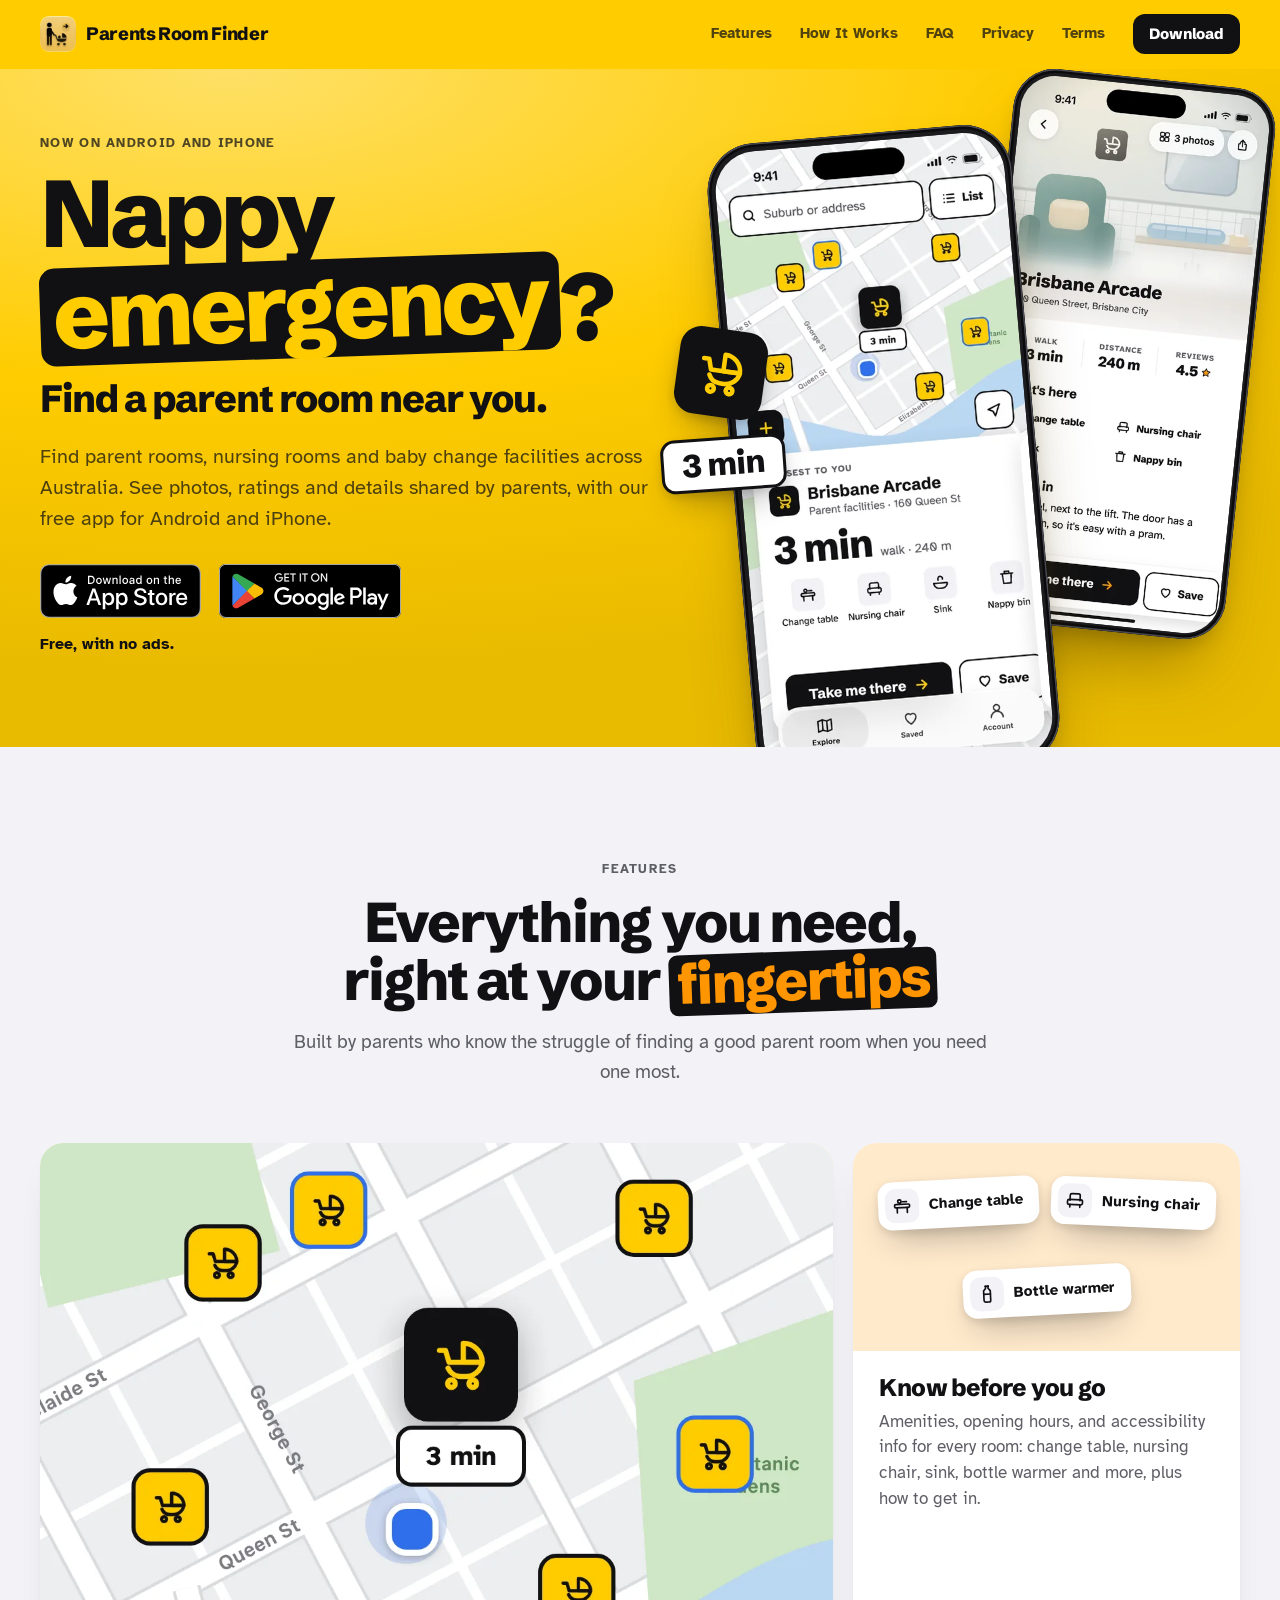
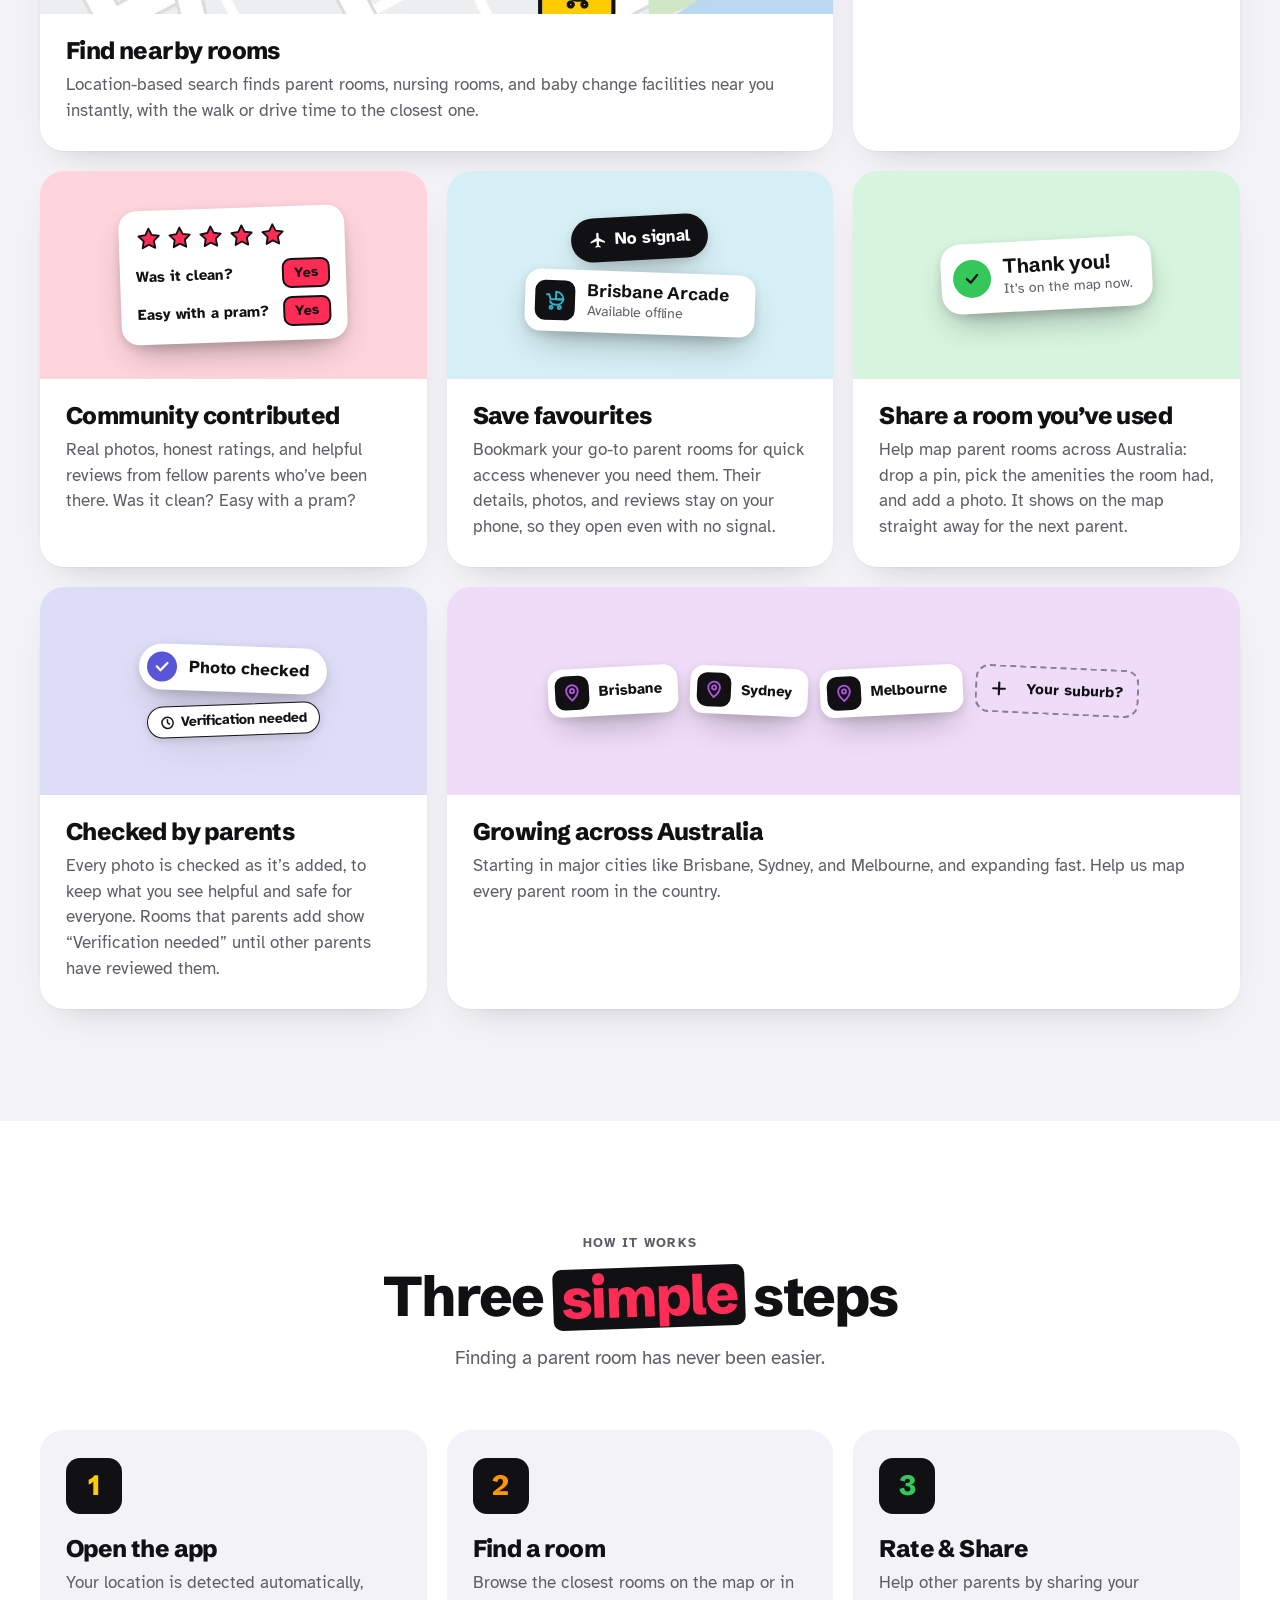
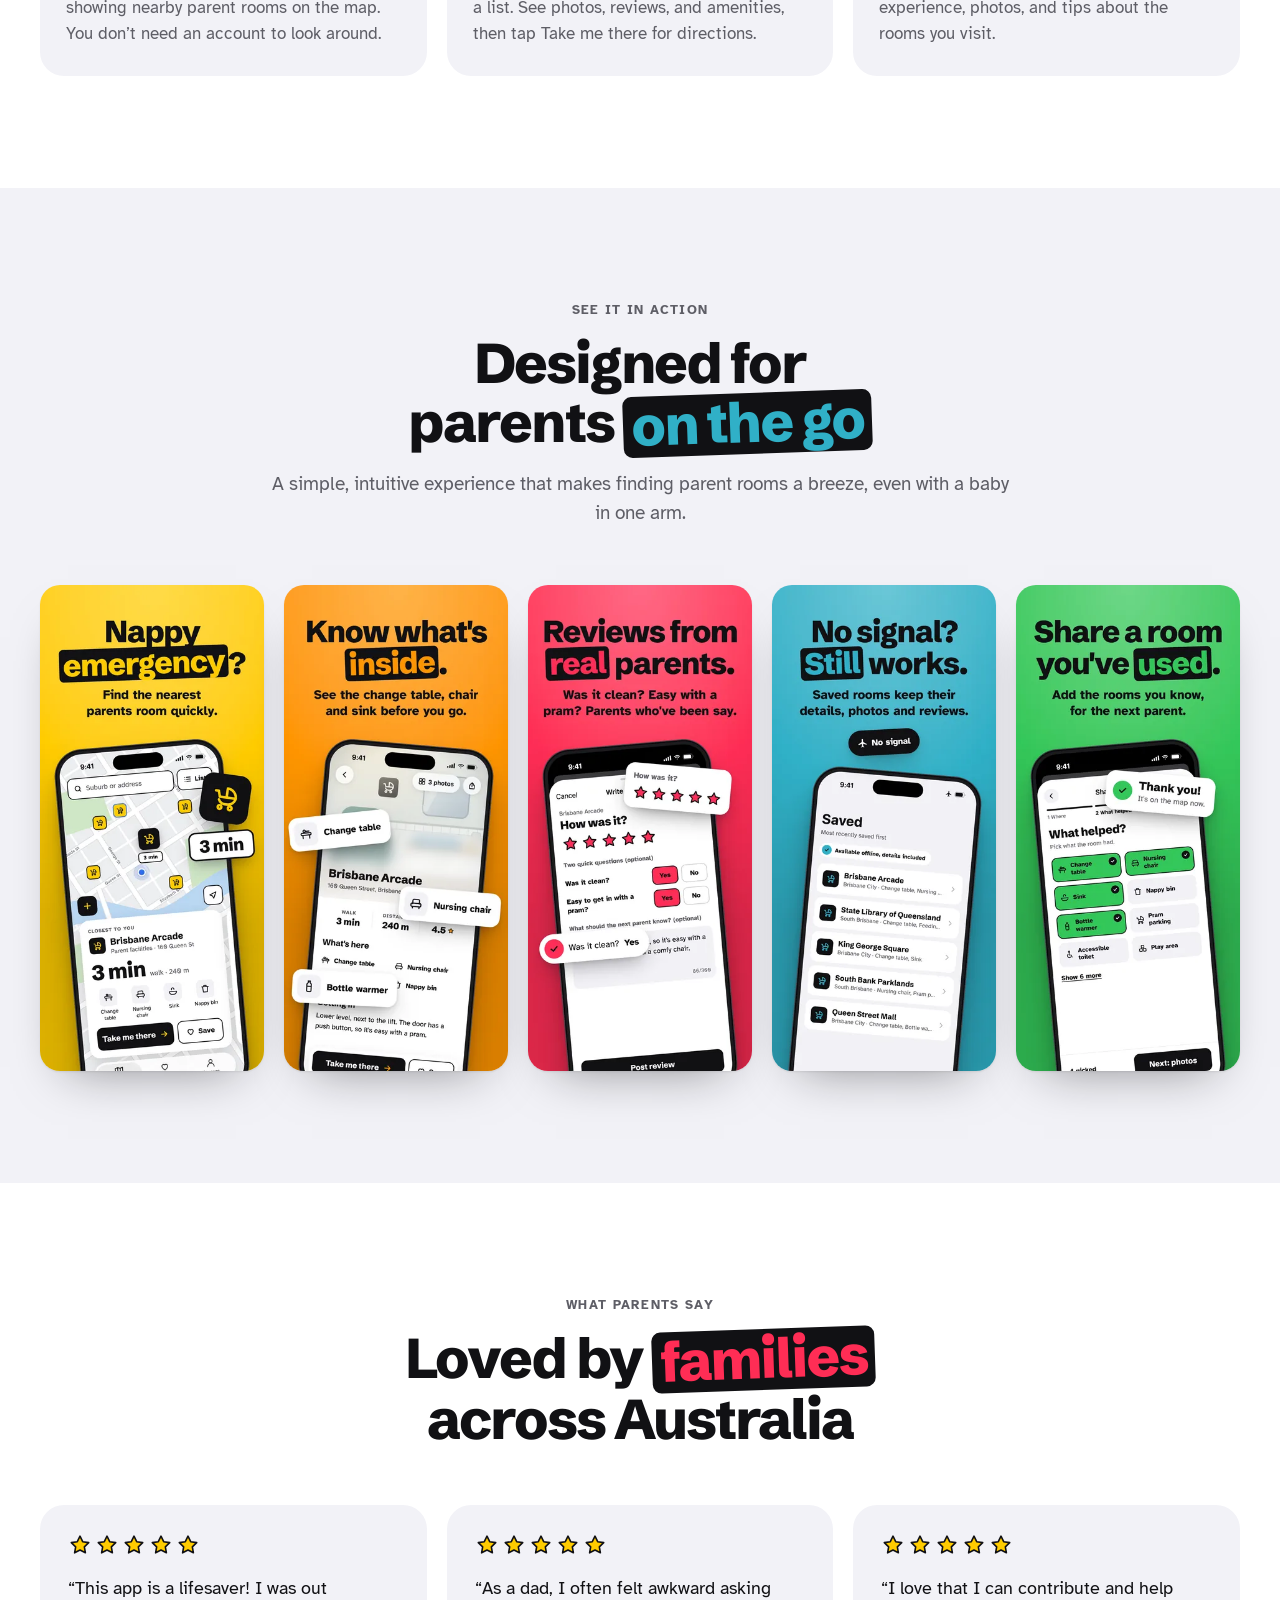
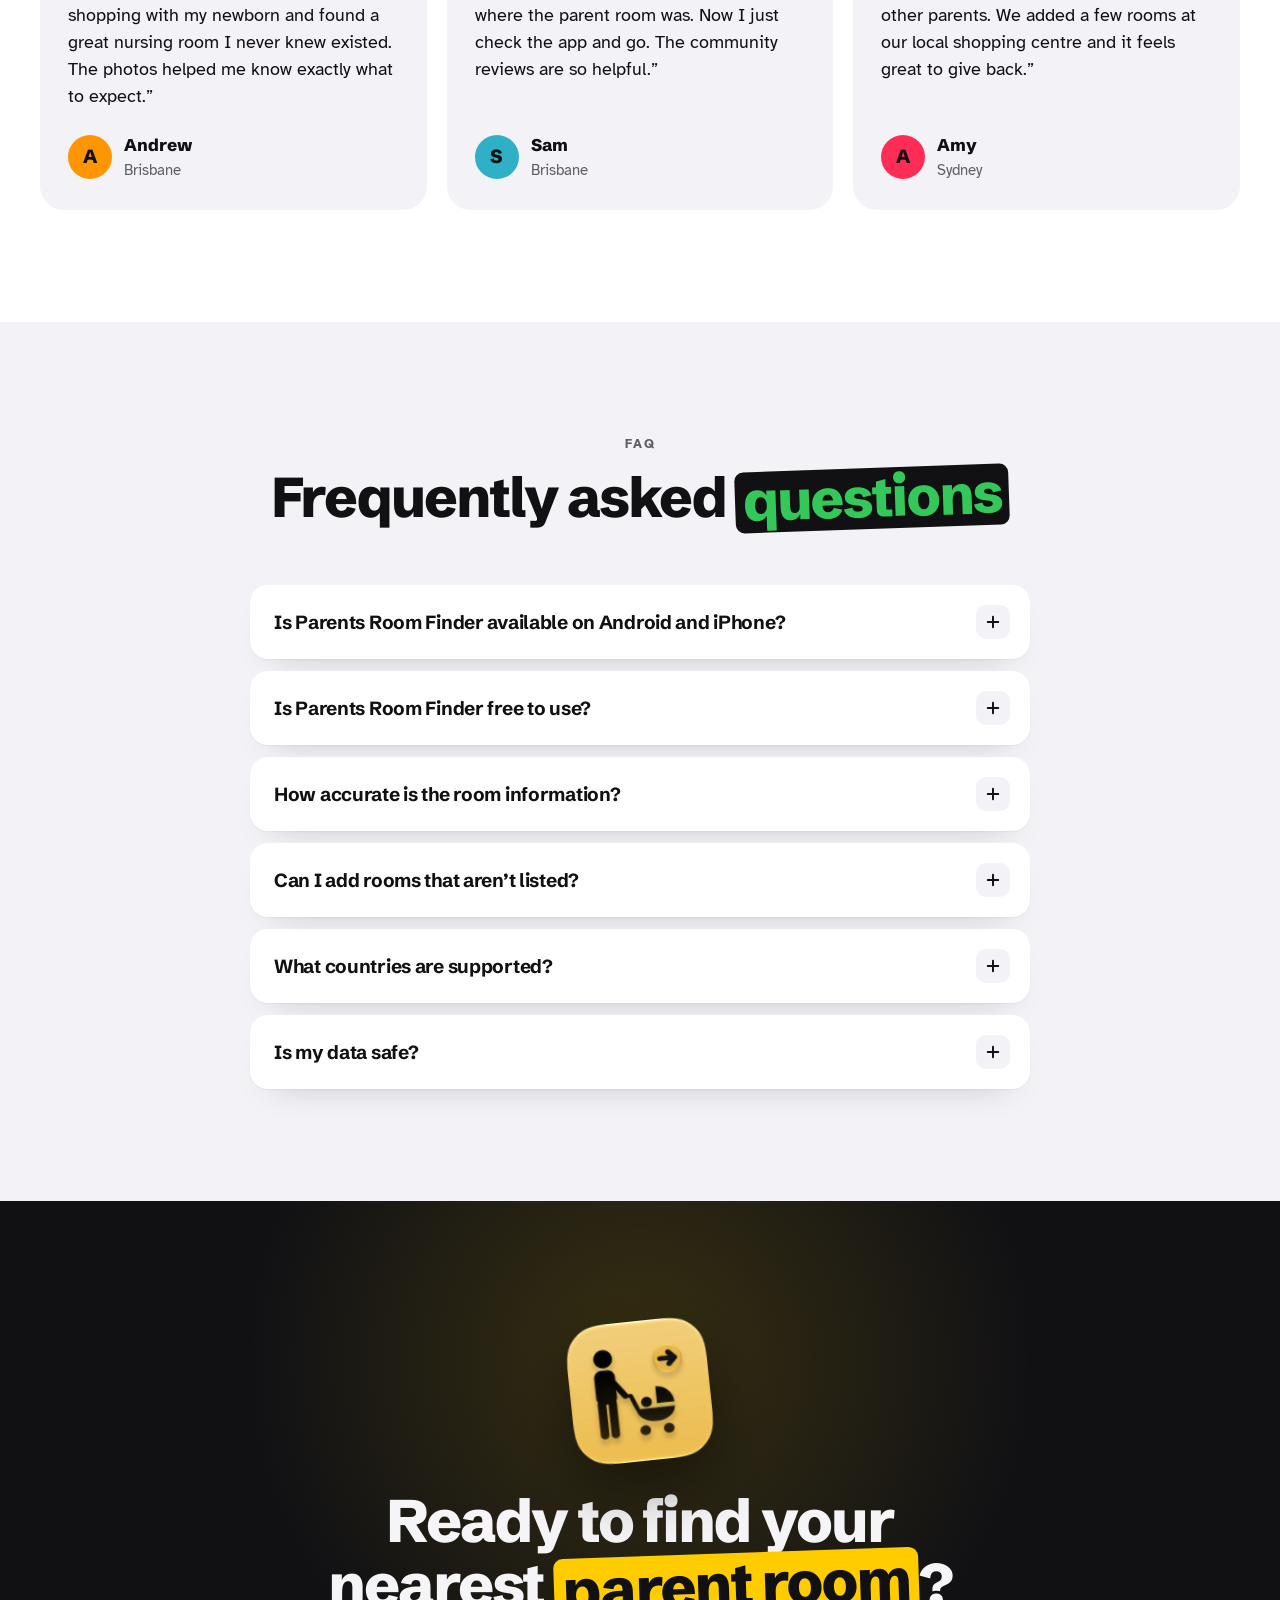
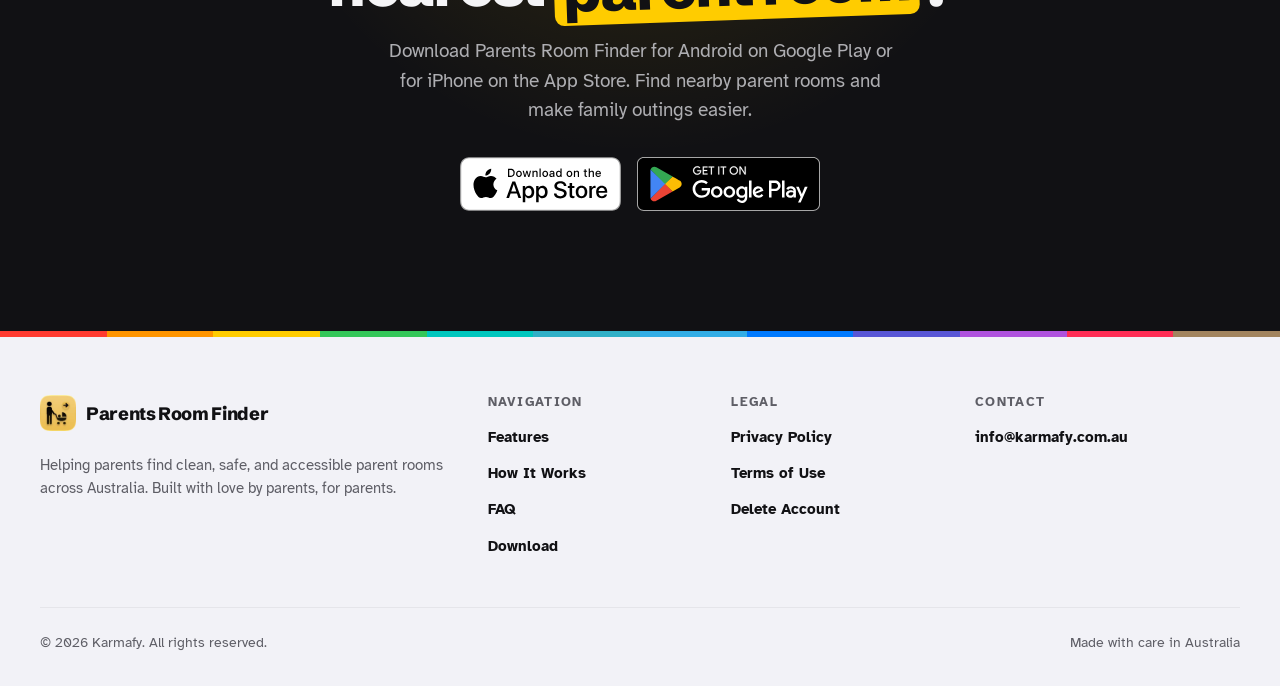
==== commit d45be60d: "Added android app as well" ====
--- a/index.html
+++ b/index.html
@@ -1,445 +1,200 @@
 <!DOCTYPE html>
 <html lang="en-AU">
-<head>
-  <meta charset="UTF-8">
-  <meta name="viewport" content="width=device-width, initial-scale=1">
-  <title>Parent Room Finder - Find Parent &amp; Nursing Rooms Nearby</title>
-  <meta name="description" content="Find parent rooms, nursing rooms, and baby change facilities near you. Community-powered details, photos, ratings and reviews across Australia.">
-  <link rel="canonical" href="https://parentsroom.app/">
-  <meta name="theme-color" content="#FFCC00">
-  <meta name="color-scheme" content="light dark">
-  <meta name="apple-itunes-app" content="app-id=6752860624">
-
-  <!-- Open Graph / social -->
-  <meta property="og:type" content="website">
-  <meta property="og:site_name" content="Parents Room Finder">
-  <meta property="og:locale" content="en_AU">
-  <meta property="og:url" content="https://parentsroom.app/">
-  <meta property="og:title" content="Parent Room Finder - Find Parent &amp; Nursing Rooms Nearby">
-  <meta property="og:description" content="Community-powered app to find parent rooms, nursing rooms, and baby change facilities near you.">
-  <meta property="og:image" content="https://parentsroom.app/images/og-image.png">
-  <meta property="og:image:width" content="1200">
-  <meta property="og:image:height" content="630">
-  <meta property="og:image:alt" content="Parents Room Finder: Nappy emergency? Find the nearest parents room quickly.">
-  <meta name="twitter:card" content="summary_large_image">
-  <meta name="twitter:title" content="Parent Room Finder - Find Parent &amp; Nursing Rooms Nearby">
-  <meta name="twitter:description" content="Community-powered app to find parent rooms, nursing rooms, and baby change facilities near you.">
-  <meta name="twitter:image" content="https://parentsroom.app/images/og-image.png">
-
-  <!-- Icons -->
-  <link rel="icon" href="/favicon.ico" sizes="48x48">
-  <link rel="icon" href="/icon-192.png" type="image/png" sizes="192x192">
-  <link rel="apple-touch-icon" href="/apple-touch-icon.png">
-  <link rel="manifest" href="/site.webmanifest">
-
-  <link rel="preconnect" href="https://fonts.googleapis.com">
-  <link rel="preconnect" href="https://fonts.gstatic.com" crossorigin>
-  <link rel="stylesheet" href="https://fonts.googleapis.com/css2?family=Atkinson+Hyperlegible:wght@400;700&amp;family=Schibsted+Grotesk:wght@700;800&amp;display=swap">
-  <link rel="stylesheet" href="/css/style.css">
-  <script>document.documentElement.classList.add('js')</script>
-
-  <script type="application/ld+json">
-  {
-    "@context": "https://schema.org",
-    "@graph": [
-      {
-        "@type": "WebSite",
-        "@id": "https://parentsroom.app/#website",
-        "url": "https://parentsroom.app/",
-        "name": "Parents Room Finder",
-        "alternateName": ["Parent Room Finder", "Parents Room"],
-        "inLanguage": "en-AU",
-        "publisher": { "@id": "https://parentsroom.app/#organization" }
-      },
-      {
-        "@type": "Organization",
-        "@id": "https://parentsroom.app/#organization",
-        "name": "Karmafy",
-        "url": "https://parentsroom.app/"
-      },
-      {
-        "@type": "MobileApplication",
-        "@id": "https://parentsroom.app/#app",
-        "name": "Parents Room Finder",
-        "alternateName": "Parent Room Finder",
-        "description": "Find parent rooms, nursing rooms, and baby change facilities near you, with community-powered details, photos, ratings and reviews across Australia.",
-        "url": "https://parentsroom.app/",
-        "installUrl": "https://apps.apple.com/app/id6752860624",
-        "sameAs": ["https://apps.apple.com/au/app/parents-room-finder-app/id6752860624"],
-        "operatingSystem": "iOS",
-        "applicationCategory": "LifestyleApplication",
-        "countriesSupported": "AU",
-        "image": "https://parentsroom.app/images/app-icon-512.png",
-        "screenshot": [
-          "https://parentsroom.app/images/screenshots/01-find-the-nearest-parents-room-720.webp",
-          "https://parentsroom.app/images/screenshots/02-know-whats-inside-720.webp",
-          "https://parentsroom.app/images/screenshots/03-reviews-from-real-parents-720.webp",
-          "https://parentsroom.app/images/screenshots/04-saved-rooms-work-offline-720.webp",
-          "https://parentsroom.app/images/screenshots/05-share-a-room-720.webp"
-        ],
-        "offers": { "@type": "Offer", "price": "0", "priceCurrency": "AUD" },
-        "publisher": { "@id": "https://parentsroom.app/#organization" }
-      },
-      {
-        "@type": "FAQPage",
-        "@id": "https://parentsroom.app/#faq",
-        "mainEntity": [
-          {
-            "@type": "Question",
-            "name": "Is Parents Room Finder free to use?",
-            "acceptedAnswer": { "@type": "Answer", "text": "Yes! Parents Room Finder is completely free to use. You get the interactive map, room details, photos, reviews, and the ability to save favourites and share rooms, at no cost. If you'd like to support the app you can, but it doesn't unlock anything extra." }
-          },
-          {
-            "@type": "Question",
-            "name": "How accurate is the room information?",
-            "acceptedAnswer": { "@type": "Answer", "text": "Room information is contributed by our community of parents, supplemented by our discovery tools. A room a parent adds shows \"Verification needed\" until three other parents have reviewed it. Details like opening hours and amenities may change, so please report anything that's wrong from the room's page and we'll keep the information up to date." }
-          },
-          {
-            "@type": "Question",
-            "name": "Can I add rooms that aren't listed?",
-            "acceptedAnswer": { "@type": "Answer", "text": "Absolutely! We rely on our community to help map parent rooms across Australia. Tap Share a room in the app, drop a pin, pick the amenities the room has, and add up to three photos. Photos are checked as you add them. Your room shows on the map straight away, marked \"Verification needed\" until three other parents review it." }
-          },
-          {
-            "@type": "Question",
-            "name": "What countries are supported?",
-            "acceptedAnswer": { "@type": "Answer", "text": "We're currently focused on Australia, starting with major cities like Brisbane, Sydney, and Melbourne. We plan to expand to other countries based on community demand. Want us in your area? Let us know!" }
-          },
-          {
-            "@type": "Question",
-            "name": "Is my data safe?",
-            "acceptedAnswer": { "@type": "Answer", "text": "Yes. We take privacy seriously and comply with the Australian Privacy Act 1988. Your data is encrypted in transit and at rest, we only collect what's necessary, and we never sell your personal information. Read our full Privacy Policy for details." }
-          }
-        ]
-      }
-    ]
-  }
-  </script>
-</head>
-<body class="page-home">
-
-  <svg width="0" height="0" style="position:absolute" aria-hidden="true" focusable="false">
-    <symbol id="i-stroller" viewBox="0 0 24 24" fill="none" stroke="currentColor" stroke-width="2.2" stroke-linecap="round" stroke-linejoin="round"><path d="M13 3v8h8a8 8 0 0 0-8-8z"/><path d="M3 6h2.5L7 11h14a7 7 0 0 1-7 6h-2a6 6 0 0 1-5.4-3.5"/><circle cx="8" cy="20" r="1.6"/><circle cx="17" cy="20" r="1.6"/></symbol>
-    <symbol id="i-table" viewBox="0 0 24 24" fill="none" stroke="currentColor" stroke-width="2" stroke-linecap="round" stroke-linejoin="round"><rect x="3" y="10" width="18" height="4" rx="1.5"/><path d="M6 14v6M18 14v6"/><circle cx="9" cy="6.5" r="2"/><path d="M12.5 7h5"/></symbol>
-    <symbol id="i-chair" viewBox="0 0 24 24" fill="none" stroke="currentColor" stroke-width="2" stroke-linecap="round" stroke-linejoin="round"><path d="M6 12V6a2 2 0 0 1 2-2h8a2 2 0 0 1 2 2v6"/><rect x="3" y="11" width="18" height="6" rx="2"/><path d="M6 17v3M18 17v3"/></symbol>
-    <symbol id="i-bottle" viewBox="0 0 24 24" fill="none" stroke="currentColor" stroke-width="2" stroke-linecap="round" stroke-linejoin="round"><path d="M10 2.5h4"/><path d="M10.5 2.5V5L8 8v11.5a2 2 0 0 0 2 2h4a2 2 0 0 0 2-2V8l-2.5-3V2.5"/><path d="M8 12h8"/></symbol>
-    <symbol id="i-check" viewBox="0 0 24 24" fill="none" stroke="currentColor" stroke-width="3" stroke-linecap="round" stroke-linejoin="round"><path d="m5 12 5 5 9-10"/></symbol>
-    <symbol id="i-clock" viewBox="0 0 24 24" fill="none" stroke="currentColor" stroke-width="2.4" stroke-linecap="round" stroke-linejoin="round"><circle cx="12" cy="12" r="9"/><path d="M12 7v5l3 2"/></symbol>
-    <symbol id="i-plus" viewBox="0 0 24 24" fill="none" stroke="currentColor" stroke-width="2.6" stroke-linecap="round" stroke-linejoin="round"><path d="M12 5v14M5 12h14"/></symbol>
-    <symbol id="i-pin" viewBox="0 0 24 24" fill="none" stroke="currentColor" stroke-width="2.2" stroke-linecap="round" stroke-linejoin="round"><path d="M12 21s-7-6.2-7-11.5a7 7 0 0 1 14 0C19 14.8 12 21 12 21z"/><circle cx="12" cy="9.5" r="2.5"/></symbol>
-    <symbol id="i-plane" viewBox="0 0 24 24"><path fill="currentColor" d="M21 16v-2l-8-5V3.5a1.5 1.5 0 0 0-3 0V9l-8 5v2l8-2.5V19l-2 1.5V22l3.5-1 3.5 1v-1.5L13 19v-5.5z"/></symbol>
-    <symbol id="i-star" viewBox="0 0 24 24"><path stroke-width="1.6" stroke-linejoin="round" d="M12 3.2 14.7 8.7 20.7 9.6 16.35 13.8 17.38 19.8 12 16.97 6.62 19.8 7.65 13.8 3.3 9.6 9.3 8.7Z"/></symbol>
-  </svg>
-
-  <a class="skip-link" href="#main">Skip to content</a>
-
-  <!-- ===== Header ===== -->
-  <header class="header">
-    <div class="container header__inner">
-      <a href="/" class="brand" aria-label="Parents Room Finder home">
-        <img src="/images/app-icon-96.webp" alt="" width="36" height="36">
-        <span>Parents Room Finder</span>
-      </a>
-      <button class="header__hamburger" type="button" aria-label="Menu" aria-expanded="false" aria-controls="site-nav">
-        <span></span><span></span><span></span>
-      </button>
-      <nav class="header__nav" id="site-nav" aria-label="Main">
-        <a href="/#features">Features</a>
-        <a href="/#how-it-works">How It Works</a>
-        <a href="/#faq">FAQ</a>
-        <a href="/privacy.html">Privacy</a>
-        <a href="/terms.html">Terms</a>
-        <a href="/#download" class="btn btn--ink btn--small">Download</a>
-      </nav>
-    </div>
-  </header>
-
-  <main id="main">
-
-    <!-- ===== Hero ===== -->
-    <section class="hero on-yellow" aria-labelledby="hero-title">
-      <div class="container hero__inner">
-        <div class="hero__content">
-          <p class="eyebrow">For parents, by parents</p>
-          <h1 class="hero__title" id="hero-title">
-            <span class="hero__lead">Nappy <span class="nowrap"><mark class="hl">emergency</mark>?</span></span>
-            <span class="hero__line">Find the perfect parent room, anywhere.</span>
-          </h1>
-          <p class="hero__subtitle">Discover nearby nursing rooms, baby change facilities, and parent rooms with real photos, ratings, and details, all powered by our community of parents.</p>
-          <div class="hero__actions">
-            <a href="https://apps.apple.com/app/id6752860624" class="store-link">
-              <img src="/images/app-store-badge.svg" alt="Download on the App Store" class="store-badge" width="161" height="54">
-            </a>
-            <p class="hero__note">Free, with no ads.</p>
+  <head>
+    <meta charset="utf-8"/>
+    <meta content="width=device-width, initial-scale=1" name="viewport"/>
+    <title>Parents Room Finder | Android &amp; iPhone App</title>
+    <meta content="Find parent rooms, nursing rooms and baby change facilities near you across Australia. Free on Android and iPhone, with photos and reviews from parents." name="description"/>
+    <link href="https://parentsroom.app/" rel="canonical"/>
+    <meta content="#FFCC00" name="theme-color"/>
+    <meta content="light dark" name="color-scheme"/>
+    <meta content="app-id=6752860624" name="apple-itunes-app"/>
+    <meta content="website" property="og:type"/>
+    <meta content="Parents Room Finder" property="og:site_name"/>
+    <meta content="en_AU" property="og:locale"/>
+    <meta content="https://parentsroom.app/" property="og:url"/>
+    <meta content="Parents Room Finder | Android &amp; iPhone App" property="og:title"/>
+    <meta content="Find parent rooms, nursing rooms and baby change facilities near you across Australia. Free on Android and iPhone, with photos and reviews from parents." property="og:description"/>
+    <meta content="https://parentsroom.app/images/og-image.png" property="og:image"/>
+    <meta content="1200" property="og:image:width"/>
+    <meta content="630" property="og:image:height"/>
+    <meta content="Parents Room Finder: Nappy emergency? Find the nearest parents room quickly." property="og:image:alt"/>
+    <meta content="summary_large_image" name="twitter:card"/>
+    <meta content="Parents Room Finder | Android &amp; iPhone App" name="twitter:title"/>
+    <meta content="Find parent rooms, nursing rooms and baby change facilities near you across Australia. Free on Android and iPhone, with photos and reviews from parents." name="twitter:description"/>
+    <meta content="https://parentsroom.app/images/og-image.png" name="twitter:image"/>
+    <link href="/favicon.ico" rel="icon" sizes="48x48"/>
+    <link href="/icon-192.png" rel="icon" sizes="192x192" type="image/png"/>
+    <link href="/apple-touch-icon.png" rel="apple-touch-icon"/>
+    <link href="/site.webmanifest" rel="manifest"/>
+    <link href="https://fonts.googleapis.com" rel="preconnect"/>
+    <link crossorigin="" href="https://fonts.gstatic.com" rel="preconnect"/>
+    <link href="https://fonts.googleapis.com/css2?family=Atkinson+Hyperlegible:wght@400;700&amp;family=Schibsted+Grotesk:wght@700;800&amp;display=swap" rel="stylesheet"/>
+    <link href="/css/style.css" rel="stylesheet"/>
+    <script>document.documentElement.classList.add('js')</script>
+    <script type="application/ld+json">
+  { "@context": "https://schema.org", "@graph": [
+    {"@type": "WebSite", "@id": "https://parentsroom.app/#website", "url": "https://parentsroom.app/", "name": "Parents Room Finder", "alternateName": ["Parent Room Finder", "Parents Room"], "inLanguage": "en-AU", "publisher": {"@id": "https://parentsroom.app/#organization"}},
+    {"@type": "Organization", "@id": "https://parentsroom.app/#organization", "name": "Karmafy", "url": "https://parentsroom.app/"},
+    {
+      "@type": "MobileApplication",
+      "@id": "https://parentsroom.app/#app",
+      "name": "Parents Room Finder",
+      "alternateName": "Parent Room Finder",
+      "description": "Find parent rooms, nursing rooms and baby change facilities near you across Australia. Free on Android and iPhone, with photos and reviews from parents.",
+      "url": "https://parentsroom.app/",
+      "installUrl": ["https://apps.apple.com/app/id6752860624", "https://play.google.com/store/apps/details?id=com.karmafyapps.parentsroom"],
+      "sameAs": ["https://apps.apple.com/au/app/parents-room-finder-app/id6752860624", "https://play.google.com/store/apps/details?id=com.karmafyapps.parentsroom"],
+      "operatingSystem": ["Android", "iOS"],
+      "applicationCategory": "LifestyleApplication",
+      "countriesSupported": "AU",
+      "image": "https://parentsroom.app/images/app-icon-512.png",
+      "screenshot": ["https://parentsroom.app/images/screenshots/01-find-the-nearest-parents-room-720.webp", "https://parentsroom.app/images/screenshots/02-know-whats-inside-720.webp", "https://parentsroom.app/images/screenshots/03-reviews-from-real-parents-720.webp", "https://parentsroom.app/images/screenshots/04-saved-rooms-work-offline-720.webp", "https://parentsroom.app/images/screenshots/05-share-a-room-720.webp"],
+      "offers": {"@type": "Offer", "price": "0", "priceCurrency": "AUD"},
+      "publisher": {"@id": "https://parentsroom.app/#organization"}
+    },
+    { "@type": "FAQPage", "@id": "https://parentsroom.app/#faq", "mainEntity": [
+      {"@type": "Question", "name": "Is Parents Room Finder available on Android and iPhone?", "acceptedAnswer": {"@type": "Answer", "text": "Yes. Parents Room Finder is available for Android on Google Play and for iPhone on the App Store. Both apps are free, with no ads."}},
+      {"@type": "Question", "name": "Is Parents Room Finder free to use?", "acceptedAnswer": {"@type": "Answer", "text": "Yes! Parents Room Finder is completely free to use. You get the interactive map, room details, photos, reviews, and the ability to save favourites and share rooms, at no cost. If you'd like to support the app you can, but it doesn't unlock anything extra."}},
+      {"@type": "Question", "name": "How accurate is the room information?", "acceptedAnswer": {"@type": "Answer", "text": "Room information is contributed by our community of parents, supplemented by our discovery tools. A room a parent adds shows \"Verification needed\" until three other parents have reviewed it. Details like opening hours and amenities may change, so please report anything that's wrong from the room's page and we'll keep the information up to date."}},
+      {"@type": "Question", "name": "Can I add rooms that aren't listed?", "acceptedAnswer": {"@type": "Answer", "text": "Absolutely! We rely on our community to help map parent rooms across Australia. Tap Share a room in the app, drop a pin, pick the amenities the room has, and add up to three photos. Photos are checked as you add them. Your room shows on the map straight away, marked \"Verification needed\" until three other parents review it."}},
+      {"@type": "Question", "name": "What countries are supported?", "acceptedAnswer": {"@type": "Answer", "text": "We're currently focused on Australia, starting with major cities like Brisbane, Sydney, and Melbourne. We plan to expand to other countries based on community demand. Want us in your area? Let us know!"}},
+      {"@type": "Question", "name": "Is my data safe?", "acceptedAnswer": {"@type": "Answer", "text": "Yes. We take privacy seriously and comply with the Australian Privacy Act 1988. Your data is encrypted in transit and at rest, we only collect what's necessary, and we never sell your personal information. Read our full Privacy Policy for details."}}
+    ] }
+  ] }
+    </script>
+  </head>
+  <body class="page-home">
+    <a class="skip-link" href="#main">Skip to content</a>
+    <header class="header"><div class="container header__inner">
+        <a aria-label="Parents Room Finder home" class="brand" href="/"><img alt="" height="36" src="/images/app-icon-96.webp" width="36"/><span>Parents Room Finder</span></a>
+        <button aria-controls="site-nav" aria-expanded="false" aria-label="Menu" class="header__hamburger" type="button"><span></span><span></span><span></span></button>
+        <nav aria-label="Main" class="header__nav" id="site-nav">
+          <a href="/#features">Features</a>
+          <a href="/#how-it-works">How It Works</a>
+          <a href="/#faq">FAQ</a>
+          <a href="/privacy.html">Privacy</a>
+          <a href="/terms.html">Terms</a>
+          <a class="btn btn--ink btn--small" href="/#download">Download</a>
+        </nav>
+      </div></header>
+    <main id="main">
+      <section aria-labelledby="hero-title" class="hero on-yellow"><div class="container hero__inner">
+          <div class="hero__content">
+            <p class="eyebrow">Now on Android and iPhone</p>
+            <h1 class="hero__title" id="hero-title"><span class="hero__lead">Nappy <span class="nowrap"><mark class="hl">emergency</mark>?</span></span><span class="hero__line">Find a parent room near you.</span></h1>
+            <p class="hero__subtitle">Find parent rooms, nursing rooms and baby change facilities across Australia. See photos, ratings and details shared by parents, with our free app for Android and iPhone.</p>
+            <div class="hero__actions">
+              <a class="store-link" href="https://apps.apple.com/app/id6752860624"><img alt="Download on the App Store" class="store-badge" height="54" src="/images/app-store-badge.svg" width="161"/></a><a class="store-link" href="https://play.google.com/store/apps/details?id=com.karmafyapps.parentsroom"><img alt="Get it on Google Play" class="store-badge" height="54" src="/images/google-play-badge.svg" width="182"/></a><p class="hero__note" style="flex-basis: 100%">Free, with no ads.</p>
+            </div>
+          </div>
+          <div class="hero__visual">
+            <div class="phone phone--back"><img alt="A room's page in the app, listing its change table, nursing chair, sink and nappy bin" decoding="async" height="866" sizes="(max-width: 880px) 200px, 250px" src="/images/screens/room-400.webp" srcset="/images/screens/room-400.webp 400w, /images/screens/room-800.webp 800w" width="400"/></div>
+            <div class="phone phone--front"><img alt="The app's map of nearby parents rooms, with the closest one a 3 minute walk away" fetchpriority="high" height="866" sizes="(max-width: 880px) 236px, 290px" src="/images/screens/explore-400.webp" srcset="/images/screens/explore-400.webp 400w, /images/screens/explore-800.webp 800w" width="400"/></div>
+            <div aria-hidden="true" class="float-mark"><svg><use href="/images/icons.svg#i-stroller"></use></svg></div>
+            <div aria-hidden="true" class="float-tag">3 min</div>
+          </div>
+        </div></section>
+      <section aria-labelledby="features-title" class="section features" id="features"><div class="container">
+          <div class="section-header reveal"><p class="eyebrow">Features</p><h2 id="features-title">Everything you need, right at your <mark class="hl">fingertips</mark></h2><p>Built by parents who know the struggle of finding a good parent room when you need one most.</p></div>
+          <div class="bento">
+            <article class="feature feature--wide tone-yellow reveal"><div class="feature__vig feature__vig--map"><img alt="" decoding="async" height="356" loading="lazy" sizes="(max-width: 760px) 100vw, 760px" src="/images/screens/map-600.webp" srcset="/images/screens/map-600.webp 600w, /images/screens/map-1170.webp 1170w" width="600"/></div>
+              <div class="feature__body"><h3>Find nearby rooms</h3><p>Location-based search finds parent rooms, nursing rooms, and baby change facilities near you instantly, with the walk or drive time to the closest one.</p></div></article>
+            <article class="feature tone-orange reveal"><div aria-hidden="true" class="feature__vig feature__vig--chips"><span class="ui-chip"><span class="ui-chip__ico"><svg><use href="/images/icons.svg#i-table"></use></svg></span>Change table</span><span class="ui-chip"><span class="ui-chip__ico"><svg><use href="/images/icons.svg#i-chair"></use></svg></span>Nursing chair</span><span class="ui-chip"><span class="ui-chip__ico"><svg><use href="/images/icons.svg#i-bottle"></use></svg></span>Bottle warmer</span></div>
+              <div class="feature__body"><h3>Know before you go</h3><p>Amenities, opening hours, and accessibility info for every room: change table, nursing chair, sink, bottle warmer and more, plus how to get in.</p></div></article>
+            <article class="feature tone-pink reveal"><div aria-hidden="true" class="feature__vig"><div class="ui-card ui-review"><span class="ui-stars"><svg><use href="/images/icons.svg#i-star"></use></svg><svg><use href="/images/icons.svg#i-star"></use></svg><svg><use href="/images/icons.svg#i-star"></use></svg><svg><use href="/images/icons.svg#i-star"></use></svg><svg><use href="/images/icons.svg#i-star"></use></svg></span><span class="ui-yn">Was it clean? <b>Yes</b></span><span class="ui-yn">Easy with a pram? <b>Yes</b></span></div></div>
+              <div class="feature__body"><h3>Community contributed</h3><p>Real photos, honest ratings, and helpful reviews from fellow parents who’ve been there. Was it clean? Easy with a pram?</p></div></article>
+            <article class="feature tone-teal reveal"><div aria-hidden="true" class="feature__vig feature__vig--stack"><span class="ui-pill"><svg><use href="/images/icons.svg#i-plane"></use></svg>No signal</span><span class="ui-row"><span class="ui-mark"><svg><use href="/images/icons.svg#i-stroller"></use></svg></span><span><b>Brisbane Arcade</b><small>Available offline</small></span></span></div>
+              <div class="feature__body"><h3>Save favourites</h3><p>Bookmark your go-to parent rooms for quick access whenever you need them. Their details, photos, and reviews stay on your phone, so they open even with no signal.</p></div></article>
+            <article class="feature tone-green reveal"><div aria-hidden="true" class="feature__vig"><span class="ui-toast"><span class="ui-tick"><svg><use href="/images/icons.svg#i-check"></use></svg></span><span><b>Thank you!</b><small>It’s on the map now.</small></span></span></div>
+              <div class="feature__body"><h3>Share a room you’ve used</h3><p>Help map parent rooms across Australia: drop a pin, pick the amenities the room had, and add a photo. It shows on the map straight away for the next parent.</p></div></article>
+            <article class="feature tone-indigo reveal"><div aria-hidden="true" class="feature__vig feature__vig--stack"><span class="ui-toast ui-toast--small"><span class="ui-tick"><svg><use href="/images/icons.svg#i-check"></use></svg></span>Photo checked</span><span class="ui-badge"><svg><use href="/images/icons.svg#i-clock"></use></svg>Verification needed</span></div>
+              <div class="feature__body"><h3>Checked by parents</h3><p>Every photo is checked as it’s added, to keep what you see helpful and safe for everyone. Rooms that parents add show “Verification needed” until other parents have reviewed them.</p></div></article>
+            <article class="feature feature--wide tone-purple reveal"><div aria-hidden="true" class="feature__vig feature__vig--chips"><span class="ui-chip"><span class="ui-chip__ico ui-chip__ico--ink"><svg><use href="/images/icons.svg#i-pin"></use></svg></span>Brisbane</span><span class="ui-chip"><span class="ui-chip__ico ui-chip__ico--ink"><svg><use href="/images/icons.svg#i-pin"></use></svg></span>Sydney</span><span class="ui-chip"><span class="ui-chip__ico ui-chip__ico--ink"><svg><use href="/images/icons.svg#i-pin"></use></svg></span>Melbourne</span><span class="ui-chip ui-chip--dashed"><span class="ui-chip__ico"><svg><use href="/images/icons.svg#i-plus"></use></svg></span>Your suburb?</span></div>
+              <div class="feature__body"><h3>Growing across Australia</h3><p>Starting in major cities like Brisbane, Sydney, and Melbourne, and expanding fast. Help us map every parent room in the country.</p></div></article>
+          </div>
+        </div></section>
+      <section aria-labelledby="how-title" class="section section--surface how-it-works" id="how-it-works"><div class="container">
+          <div class="section-header reveal"><p class="eyebrow">How it works</p><h2 id="how-title">Three <mark class="hl">simple</mark> steps</h2><p>Finding a parent room has never been easier.</p></div>
+          <ol class="steps">
+            <li class="step tone-yellow reveal"><span aria-hidden="true" class="step__number">1</span><h3>Open the app</h3><p>Your location is detected automatically, showing nearby parent rooms on the map. You don’t need an account to look around.</p></li>
+            <li class="step tone-orange reveal"><span aria-hidden="true" class="step__number">2</span><h3>Find a room</h3><p>Browse the closest rooms on the map or in a list. See photos, reviews, and amenities, then tap Take me there for directions.</p></li>
+            <li class="step tone-green reveal"><span aria-hidden="true" class="step__number">3</span><h3>Rate &amp; Share</h3><p>Help other parents by sharing your experience, photos, and tips about the rooms you visit.</p></li>
+          </ol>
+        </div></section>
+      <section aria-labelledby="screens-title" class="section screenshots" id="screenshots"><div class="container">
+          <div class="section-header reveal"><p class="eyebrow">See it in action</p><h2 id="screens-title">Designed for parents <mark class="hl">on the go</mark></h2><p>A simple, intuitive experience that makes finding parent rooms a breeze, even with a baby in one arm.</p></div>
+          <ul aria-label="App screenshots" class="shots reveal">
+            <li class="shot"><img alt="App screenshot - Find a parent room near you on the map" decoding="async" height="782" loading="lazy" sizes="(min-width: 1024px) 224px, min(64vw, 300px)" src="/images/screenshots/01-find-the-nearest-parents-room-360.webp" srcset="/images/screenshots/01-find-the-nearest-parents-room-360.webp 360w, /images/screenshots/01-find-the-nearest-parents-room-720.webp 720w" width="360"/></li>
+            <li class="shot"><img alt="App screenshot - Check the amenities in a parent room: change table, nursing chair and sink" decoding="async" height="782" loading="lazy" sizes="(min-width: 1024px) 224px, min(64vw, 300px)" src="/images/screenshots/02-know-whats-inside-360.webp" srcset="/images/screenshots/02-know-whats-inside-360.webp 360w, /images/screenshots/02-know-whats-inside-720.webp 720w" width="360"/></li>
+            <li class="shot"><img alt="App screenshot - Write and read reviews of parent rooms from real parents" decoding="async" height="782" loading="lazy" sizes="(min-width: 1024px) 224px, min(64vw, 300px)" src="/images/screenshots/03-reviews-from-real-parents-360.webp" srcset="/images/screenshots/03-reviews-from-real-parents-360.webp 360w, /images/screenshots/03-reviews-from-real-parents-720.webp 720w" width="360"/></li>
+            <li class="shot"><img alt="App screenshot - Save your favourite rooms, with details, photos and reviews offline" decoding="async" height="782" loading="lazy" sizes="(min-width: 1024px) 224px, min(64vw, 300px)" src="/images/screenshots/04-saved-rooms-work-offline-360.webp" srcset="/images/screenshots/04-saved-rooms-work-offline-360.webp 360w, /images/screenshots/04-saved-rooms-work-offline-720.webp 720w" width="360"/></li>
+            <li class="shot"><img alt="App screenshot - Contribute parent rooms to help the community" decoding="async" height="782" loading="lazy" sizes="(min-width: 1024px) 224px, min(64vw, 300px)" src="/images/screenshots/05-share-a-room-360.webp" srcset="/images/screenshots/05-share-a-room-360.webp 360w, /images/screenshots/05-share-a-room-720.webp 720w" width="360"/></li>
+          </ul>
+        </div></section>
+      <section aria-labelledby="quotes-title" class="section section--surface testimonials" id="testimonials"><div class="container">
+          <div class="section-header reveal"><p class="eyebrow">What parents say</p><h2 id="quotes-title">Loved by <mark class="hl">families</mark> across Australia</h2></div>
+          <div class="quotes">
+            <figure class="quote reveal"><div aria-label="5 out of 5 stars" class="quote__stars" role="img"><svg><use href="/images/icons.svg#i-star"></use></svg><svg><use href="/images/icons.svg#i-star"></use></svg><svg><use href="/images/icons.svg#i-star"></use></svg><svg><use href="/images/icons.svg#i-star"></use></svg><svg><use href="/images/icons.svg#i-star"></use></svg></div>
+              <blockquote><p>“This app is a lifesaver! I was out shopping with my newborn and found a great nursing room I never knew existed. The photos helped me know exactly what to expect.”</p></blockquote>
+              <figcaption class="quote__author"><span aria-hidden="true" class="avatar tone-orange">A</span><span><strong>Andrew</strong><span>Brisbane</span></span></figcaption></figure>
+            <figure class="quote reveal"><div aria-label="5 out of 5 stars" class="quote__stars" role="img"><svg><use href="/images/icons.svg#i-star"></use></svg><svg><use href="/images/icons.svg#i-star"></use></svg><svg><use href="/images/icons.svg#i-star"></use></svg><svg><use href="/images/icons.svg#i-star"></use></svg><svg><use href="/images/icons.svg#i-star"></use></svg></div>
+              <blockquote><p>“As a dad, I often felt awkward asking where the parent room was. Now I just check the app and go. The community reviews are so helpful.”</p></blockquote>
+              <figcaption class="quote__author"><span aria-hidden="true" class="avatar tone-teal">S</span><span><strong>Sam</strong><span>Brisbane</span></span></figcaption></figure>
+            <figure class="quote reveal"><div aria-label="5 out of 5 stars" class="quote__stars" role="img"><svg><use href="/images/icons.svg#i-star"></use></svg><svg><use href="/images/icons.svg#i-star"></use></svg><svg><use href="/images/icons.svg#i-star"></use></svg><svg><use href="/images/icons.svg#i-star"></use></svg><svg><use href="/images/icons.svg#i-star"></use></svg></div>
+              <blockquote><p>“I love that I can contribute and help other parents. We added a few rooms at our local shopping centre and it feels great to give back.”</p></blockquote>
+              <figcaption class="quote__author"><span aria-hidden="true" class="avatar tone-pink">A</span><span><strong>Amy</strong><span>Sydney</span></span></figcaption></figure>
+          </div>
+        </div></section>
+      <section aria-labelledby="faq-title" class="section faq" id="faq"><div class="container">
+          <div class="section-header reveal"><p class="eyebrow">FAQ</p><h2 id="faq-title">Frequently asked <mark class="hl">questions</mark></h2></div>
+          <div class="faq__list reveal">
+            <details class="faq__item"><summary>Is Parents Room Finder available on Android and iPhone?<span aria-hidden="true" class="faq__icon"><svg><use href="/images/icons.svg#i-plus"></use></svg></span></summary>
+              <div class="faq__answer"><p>Yes. Parents Room Finder is available for <a href="https://play.google.com/store/apps/details?id=com.karmafyapps.parentsroom">Android on Google Play</a> and for <a href="https://apps.apple.com/app/id6752860624">iPhone on the App Store</a>. Both apps are free, with no ads.</p></div></details>
+            <details class="faq__item"><summary>Is Parents Room Finder free to use?<span aria-hidden="true" class="faq__icon"><svg><use href="/images/icons.svg#i-plus"></use></svg></span></summary>
+              <div class="faq__answer"><p>Yes! Parents Room Finder is completely free to use. You get the interactive map, room details, photos, reviews, and the ability to save favourites and share rooms, at no cost. If you’d like to support the app you can, but it doesn’t unlock anything extra.</p></div></details>
+            <details class="faq__item"><summary>How accurate is the room information?<span aria-hidden="true" class="faq__icon"><svg><use href="/images/icons.svg#i-plus"></use></svg></span></summary>
+              <div class="faq__answer"><p>Room information is contributed by our community of parents, supplemented by our discovery tools. A room a parent adds shows “Verification needed” until three other parents have reviewed it. Details like opening hours and amenities may change, so please report anything that’s wrong from the room’s page and we’ll keep the information up to date.</p></div></details>
+            <details class="faq__item"><summary>Can I add rooms that aren’t listed?<span aria-hidden="true" class="faq__icon"><svg><use href="/images/icons.svg#i-plus"></use></svg></span></summary>
+              <div class="faq__answer"><p>Absolutely! We rely on our community to help map parent rooms across Australia. Tap Share a room in the app, drop a pin, pick the amenities the room has, and add up to three photos. Photos are checked as you add them. Your room shows on the map straight away, marked “Verification needed” until three other parents review it.</p></div></details>
+            <details class="faq__item"><summary>What countries are supported?<span aria-hidden="true" class="faq__icon"><svg><use href="/images/icons.svg#i-plus"></use></svg></span></summary>
+              <div class="faq__answer"><p>We’re currently focused on Australia, starting with major cities like Brisbane, Sydney, and Melbourne. We plan to expand to other countries based on community demand. Want us in your area? Let us know!</p></div></details>
+            <details class="faq__item"><summary>Is my data safe?<span aria-hidden="true" class="faq__icon"><svg><use href="/images/icons.svg#i-plus"></use></svg></span></summary>
+              <div class="faq__answer"><p>Yes. We take privacy seriously and comply with the Australian Privacy Act 1988. Your data is encrypted in transit and at rest, we only collect what’s necessary, and we never sell your personal information. Read our full <a href="/privacy.html">Privacy Policy</a> for details.</p></div></details>
+          </div>
+        </div></section>
+      <section aria-labelledby="cta-title" class="cta on-ink" id="download"><div class="container cta__inner reveal">
+          <img alt="Parents Room Finder app icon" class="cta__icon" decoding="async" height="140" loading="lazy" src="/images/app-icon-320.webp" width="140"/>
+          <h2 id="cta-title">Ready to find your nearest <mark class="hl">parent room</mark>?</h2>
+          <p>Download Parents Room Finder for Android on Google Play or for iPhone on the App Store. Find nearby parent rooms and make family outings easier.</p>
+          <div class="cta__actions">
+              <a class="store-link" href="https://apps.apple.com/app/id6752860624"><img alt="Download on the App Store" class="store-badge" height="54" loading="lazy" src="/images/app-store-badge-white.svg" width="161"/></a><a class="store-link" href="https://play.google.com/store/apps/details?id=com.karmafyapps.parentsroom"><img alt="Get it on Google Play" class="store-badge" height="54" loading="lazy" src="/images/google-play-badge.svg" width="182"/></a>
+            </div>
+        </div></section>
+    </main>
+    <footer class="footer">
+      <div class="container">
+        <div class="footer__inner">
+          <div class="footer__brand">
+            <a class="brand" href="/"><img alt="" height="36" loading="lazy" src="/images/app-icon-96.webp" width="36"/><span>Parents Room Finder</span></a>
+            <p>Helping parents find clean, safe, and accessible parent rooms across Australia. Built with love by parents, for parents.</p>
+          </div>
+          <div>
+            <h2 class="footer__title">Navigation</h2>
+            <ul><li><a href="/#features">Features</a></li><li><a href="/#how-it-works">How It Works</a></li><li><a href="/#faq">FAQ</a></li><li><a href="/#download">Download</a></li></ul>
+          </div>
+          <div>
+            <h2 class="footer__title">Legal</h2>
+            <ul><li><a href="/privacy.html">Privacy Policy</a></li><li><a href="/terms.html">Terms of Use</a></li><li><a href="/delete-account.html">Delete Account</a></li></ul>
+          </div>
+          <div>
+            <h2 class="footer__title">Contact</h2>
+            <ul><li><a class="email-link" data-email-domain="karmafy.com.au" data-email-user="info" href="#">info at karmafy dot com dot au</a></li></ul>
           </div>
         </div>
-        <div class="hero__visual">
-          <div class="phone phone--back">
-            <img src="/images/screens/room-400.webp" srcset="/images/screens/room-400.webp 400w, /images/screens/room-800.webp 800w" sizes="(max-width: 880px) 200px, 250px" width="400" height="866" alt="A room's page in the app, listing its change table, nursing chair, sink and nappy bin" decoding="async">
-          </div>
-          <div class="phone phone--front">
-            <img src="/images/screens/explore-400.webp" srcset="/images/screens/explore-400.webp 400w, /images/screens/explore-800.webp 800w" sizes="(max-width: 880px) 236px, 290px" width="400" height="866" alt="The app's map of nearby parents rooms, with the closest one a 3 minute walk away" fetchpriority="high">
-          </div>
-          <div class="float-mark" aria-hidden="true"><svg><use href="#i-stroller"/></svg></div>
-          <div class="float-tag" aria-hidden="true">3 min</div>
-        </div>
+        <div class="footer__bottom"><span>© 2026 Karmafy. All rights reserved.</span><span>Made with care in Australia</span></div>
       </div>
-    </section>
-
-    <!-- ===== Features ===== -->
-    <section class="section features" id="features" aria-labelledby="features-title">
-      <div class="container">
-        <div class="section-header reveal">
-          <p class="eyebrow">Features</p>
-          <h2 id="features-title">Everything you need, right at your <mark class="hl">fingertips</mark></h2>
-          <p>Built by parents who know the struggle of finding a good parent room when you need one most.</p>
-        </div>
-        <div class="bento">
-          <article class="feature feature--wide tone-yellow reveal">
-            <div class="feature__vig feature__vig--map">
-              <img src="/images/screens/map-600.webp" srcset="/images/screens/map-600.webp 600w, /images/screens/map-1170.webp 1170w" sizes="(max-width: 760px) 100vw, 760px" width="600" height="356" alt="" loading="lazy" decoding="async">
-            </div>
-            <div class="feature__body">
-              <h3>Find nearby rooms</h3>
-              <p>Location-based search finds parent rooms, nursing rooms, and baby change facilities near you instantly, with the walk or drive time to the closest one.</p>
-            </div>
-          </article>
-          <article class="feature tone-orange reveal">
-            <div class="feature__vig feature__vig--chips" aria-hidden="true">
-              <span class="ui-chip"><span class="ui-chip__ico"><svg><use href="#i-table"/></svg></span>Change table</span>
-              <span class="ui-chip"><span class="ui-chip__ico"><svg><use href="#i-chair"/></svg></span>Nursing chair</span>
-              <span class="ui-chip"><span class="ui-chip__ico"><svg><use href="#i-bottle"/></svg></span>Bottle warmer</span>
-            </div>
-            <div class="feature__body">
-              <h3>Know before you go</h3>
-              <p>Amenities, opening hours, and accessibility info for every room: change table, nursing chair, sink, bottle warmer and more, plus how to get in.</p>
-            </div>
-          </article>
-          <article class="feature tone-pink reveal">
-            <div class="feature__vig" aria-hidden="true">
-              <div class="ui-card ui-review">
-                <span class="ui-stars"><svg><use href="#i-star"/></svg><svg><use href="#i-star"/></svg><svg><use href="#i-star"/></svg><svg><use href="#i-star"/></svg><svg><use href="#i-star"/></svg></span>
-                <span class="ui-yn">Was it clean? <b>Yes</b></span>
-                <span class="ui-yn">Easy with a pram? <b>Yes</b></span>
-              </div>
-            </div>
-            <div class="feature__body">
-              <h3>Community contributed</h3>
-              <p>Real photos, honest ratings, and helpful reviews from fellow parents who&rsquo;ve been there. Was it clean? Easy with a pram?</p>
-            </div>
-          </article>
-          <article class="feature tone-teal reveal">
-            <div class="feature__vig feature__vig--stack" aria-hidden="true">
-              <span class="ui-pill"><svg><use href="#i-plane"/></svg>No signal</span>
-              <span class="ui-row"><span class="ui-mark"><svg><use href="#i-stroller"/></svg></span><span><b>Brisbane Arcade</b><small>Available offline</small></span></span>
-            </div>
-            <div class="feature__body">
-              <h3>Save favourites</h3>
-              <p>Bookmark your go-to parent rooms for quick access whenever you need them. Their details, photos, and reviews stay on your phone, so they open even with no signal.</p>
-            </div>
-          </article>
-          <article class="feature tone-green reveal">
-            <div class="feature__vig" aria-hidden="true">
-              <span class="ui-toast"><span class="ui-tick"><svg><use href="#i-check"/></svg></span><span><b>Thank you!</b><small>It&rsquo;s on the map now.</small></span></span>
-            </div>
-            <div class="feature__body">
-              <h3>Share a room you&rsquo;ve used</h3>
-              <p>Help map parent rooms across Australia: drop a pin, pick the amenities the room had, and add a photo. It shows on the map straight away for the next parent.</p>
-            </div>
-          </article>
-          <article class="feature tone-indigo reveal">
-            <div class="feature__vig feature__vig--stack" aria-hidden="true">
-              <span class="ui-toast ui-toast--small"><span class="ui-tick"><svg><use href="#i-check"/></svg></span>Photo checked</span>
-              <span class="ui-badge"><svg><use href="#i-clock"/></svg>Verification needed</span>
-            </div>
-            <div class="feature__body">
-              <h3>Checked by parents</h3>
-              <p>Every photo is checked as it&rsquo;s added, to keep what you see helpful and safe for everyone. Rooms that parents add show &ldquo;Verification needed&rdquo; until other parents have reviewed them.</p>
-            </div>
-          </article>
-          <article class="feature feature--wide tone-purple reveal">
-            <div class="feature__vig feature__vig--chips" aria-hidden="true">
-              <span class="ui-chip"><span class="ui-chip__ico ui-chip__ico--ink"><svg><use href="#i-pin"/></svg></span>Brisbane</span>
-              <span class="ui-chip"><span class="ui-chip__ico ui-chip__ico--ink"><svg><use href="#i-pin"/></svg></span>Sydney</span>
-              <span class="ui-chip"><span class="ui-chip__ico ui-chip__ico--ink"><svg><use href="#i-pin"/></svg></span>Melbourne</span>
-              <span class="ui-chip ui-chip--dashed"><span class="ui-chip__ico"><svg><use href="#i-plus"/></svg></span>Your suburb?</span>
-            </div>
-            <div class="feature__body">
-              <h3>Growing across Australia</h3>
-              <p>Starting in major cities like Brisbane, Sydney, and Melbourne, and expanding fast. Help us map every parent room in the country.</p>
-            </div>
-          </article>
-        </div>
-      </div>
-    </section>
-
-    <!-- ===== How It Works ===== -->
-    <section class="section section--surface how-it-works" id="how-it-works" aria-labelledby="how-title">
-      <div class="container">
-        <div class="section-header reveal">
-          <p class="eyebrow">How it works</p>
-          <h2 id="how-title">Three <mark class="hl">simple</mark> steps</h2>
-          <p>Finding a parent room has never been easier.</p>
-        </div>
-        <ol class="steps">
-          <li class="step tone-yellow reveal">
-            <span class="step__number" aria-hidden="true">1</span>
-            <h3>Open the app</h3>
-            <p>Your location is detected automatically, showing nearby parent rooms on the map. You don&rsquo;t need an account to look around.</p>
-          </li>
-          <li class="step tone-orange reveal">
-            <span class="step__number" aria-hidden="true">2</span>
-            <h3>Find a room</h3>
-            <p>Browse the closest rooms on the map or in a list. See photos, reviews, and amenities, then tap Take me there for directions.</p>
-          </li>
-          <li class="step tone-green reveal">
-            <span class="step__number" aria-hidden="true">3</span>
-            <h3>Rate &amp; Share</h3>
-            <p>Help other parents by sharing your experience, photos, and tips about the rooms you visit.</p>
-          </li>
-        </ol>
-      </div>
-    </section>
-
-    <!-- ===== App Screenshots ===== -->
-    <section class="section screenshots" id="screenshots" aria-labelledby="screens-title">
-      <div class="container">
-        <div class="section-header reveal">
-          <p class="eyebrow">See it in action</p>
-          <h2 id="screens-title">Designed for parents <mark class="hl">on the go</mark></h2>
-          <p>A simple, intuitive experience that makes finding parent rooms a breeze, even with a baby in one arm.</p>
-        </div>
-        <ul class="shots reveal" aria-label="App screenshots">
-          <li class="shot"><img src="/images/screenshots/01-find-the-nearest-parents-room-360.webp" srcset="/images/screenshots/01-find-the-nearest-parents-room-360.webp 360w, /images/screenshots/01-find-the-nearest-parents-room-720.webp 720w" sizes="(min-width: 1024px) 224px, min(64vw, 300px)" width="360" height="782" alt="App screenshot - Find a parent room near you on the map" loading="lazy" decoding="async"></li>
-          <li class="shot"><img src="/images/screenshots/02-know-whats-inside-360.webp" srcset="/images/screenshots/02-know-whats-inside-360.webp 360w, /images/screenshots/02-know-whats-inside-720.webp 720w" sizes="(min-width: 1024px) 224px, min(64vw, 300px)" width="360" height="782" alt="App screenshot - Check the amenities in a parent room: change table, nursing chair and sink" loading="lazy" decoding="async"></li>
-          <li class="shot"><img src="/images/screenshots/03-reviews-from-real-parents-360.webp" srcset="/images/screenshots/03-reviews-from-real-parents-360.webp 360w, /images/screenshots/03-reviews-from-real-parents-720.webp 720w" sizes="(min-width: 1024px) 224px, min(64vw, 300px)" width="360" height="782" alt="App screenshot - Write and read reviews of parent rooms from real parents" loading="lazy" decoding="async"></li>
-          <li class="shot"><img src="/images/screenshots/04-saved-rooms-work-offline-360.webp" srcset="/images/screenshots/04-saved-rooms-work-offline-360.webp 360w, /images/screenshots/04-saved-rooms-work-offline-720.webp 720w" sizes="(min-width: 1024px) 224px, min(64vw, 300px)" width="360" height="782" alt="App screenshot - Save your favourite rooms, with details, photos and reviews offline" loading="lazy" decoding="async"></li>
-          <li class="shot"><img src="/images/screenshots/05-share-a-room-360.webp" srcset="/images/screenshots/05-share-a-room-360.webp 360w, /images/screenshots/05-share-a-room-720.webp 720w" sizes="(min-width: 1024px) 224px, min(64vw, 300px)" width="360" height="782" alt="App screenshot - Contribute parent rooms to help the community" loading="lazy" decoding="async"></li>
-        </ul>
-      </div>
-    </section>
-
-    <!-- ===== Testimonials ===== -->
-    <section class="section section--surface testimonials" id="testimonials" aria-labelledby="quotes-title">
-      <div class="container">
-        <div class="section-header reveal">
-          <p class="eyebrow">What parents say</p>
-          <h2 id="quotes-title">Loved by <mark class="hl">families</mark> across Australia</h2>
-        </div>
-        <div class="quotes">
-          <figure class="quote reveal">
-            <div class="quote__stars" role="img" aria-label="5 out of 5 stars"><svg><use href="#i-star"/></svg><svg><use href="#i-star"/></svg><svg><use href="#i-star"/></svg><svg><use href="#i-star"/></svg><svg><use href="#i-star"/></svg></div>
-            <blockquote><p>&ldquo;This app is a lifesaver! I was out shopping with my newborn and found a great nursing room I never knew existed. The photos helped me know exactly what to expect.&rdquo;</p></blockquote>
-            <figcaption class="quote__author"><span class="avatar tone-orange" aria-hidden="true">A</span><span><strong>Andrew</strong><span>Brisbane</span></span></figcaption>
-          </figure>
-          <figure class="quote reveal">
-            <div class="quote__stars" role="img" aria-label="5 out of 5 stars"><svg><use href="#i-star"/></svg><svg><use href="#i-star"/></svg><svg><use href="#i-star"/></svg><svg><use href="#i-star"/></svg><svg><use href="#i-star"/></svg></div>
-            <blockquote><p>&ldquo;As a dad, I often felt awkward asking where the parent room was. Now I just check the app and go. The community reviews are so helpful.&rdquo;</p></blockquote>
-            <figcaption class="quote__author"><span class="avatar tone-teal" aria-hidden="true">S</span><span><strong>Sam</strong><span>Brisbane</span></span></figcaption>
-          </figure>
-          <figure class="quote reveal">
-            <div class="quote__stars" role="img" aria-label="5 out of 5 stars"><svg><use href="#i-star"/></svg><svg><use href="#i-star"/></svg><svg><use href="#i-star"/></svg><svg><use href="#i-star"/></svg><svg><use href="#i-star"/></svg></div>
-            <blockquote><p>&ldquo;I love that I can contribute and help other parents. We added a few rooms at our local shopping centre and it feels great to give back.&rdquo;</p></blockquote>
-            <figcaption class="quote__author"><span class="avatar tone-pink" aria-hidden="true">A</span><span><strong>Amy</strong><span>Sydney</span></span></figcaption>
-          </figure>
-        </div>
-      </div>
-    </section>
-
-    <!-- ===== FAQ ===== -->
-    <section class="section faq" id="faq" aria-labelledby="faq-title">
-      <div class="container">
-        <div class="section-header reveal">
-          <p class="eyebrow">FAQ</p>
-          <h2 id="faq-title">Frequently asked <mark class="hl">questions</mark></h2>
-        </div>
-        <div class="faq__list reveal">
-          <details class="faq__item">
-            <summary>Is Parents Room Finder free to use?<span class="faq__icon" aria-hidden="true"><svg><use href="#i-plus"/></svg></span></summary>
-            <div class="faq__answer"><p>Yes! Parents Room Finder is completely free to use. You get the interactive map, room details, photos, reviews, and the ability to save favourites and share rooms, at no cost. If you&rsquo;d like to support the app you can, but it doesn&rsquo;t unlock anything extra.</p></div>
-          </details>
-          <details class="faq__item">
-            <summary>How accurate is the room information?<span class="faq__icon" aria-hidden="true"><svg><use href="#i-plus"/></svg></span></summary>
-            <div class="faq__answer"><p>Room information is contributed by our community of parents, supplemented by our discovery tools. A room a parent adds shows &ldquo;Verification needed&rdquo; until three other parents have reviewed it. Details like opening hours and amenities may change, so please report anything that&rsquo;s wrong from the room&rsquo;s page and we&rsquo;ll keep the information up to date.</p></div>
-          </details>
-          <details class="faq__item">
-            <summary>Can I add rooms that aren&rsquo;t listed?<span class="faq__icon" aria-hidden="true"><svg><use href="#i-plus"/></svg></span></summary>
-            <div class="faq__answer"><p>Absolutely! We rely on our community to help map parent rooms across Australia. Tap Share a room in the app, drop a pin, pick the amenities the room has, and add up to three photos. Photos are checked as you add them. Your room shows on the map straight away, marked &ldquo;Verification needed&rdquo; until three other parents review it.</p></div>
-          </details>
-          <details class="faq__item">
-            <summary>What countries are supported?<span class="faq__icon" aria-hidden="true"><svg><use href="#i-plus"/></svg></span></summary>
-            <div class="faq__answer"><p>We&rsquo;re currently focused on Australia, starting with major cities like Brisbane, Sydney, and Melbourne. We plan to expand to other countries based on community demand. Want us in your area? Let us know!</p></div>
-          </details>
-          <details class="faq__item">
-            <summary>Is my data safe?<span class="faq__icon" aria-hidden="true"><svg><use href="#i-plus"/></svg></span></summary>
-            <div class="faq__answer"><p>Yes. We take privacy seriously and comply with the Australian Privacy Act 1988. Your data is encrypted in transit and at rest, we only collect what&rsquo;s necessary, and we never sell your personal information. Read our full <a href="/privacy.html">Privacy Policy</a> for details.</p></div>
-          </details>
-        </div>
-      </div>
-    </section>
-
-    <!-- ===== Download CTA ===== -->
-    <section class="cta on-ink" id="download" aria-labelledby="cta-title">
-      <div class="container cta__inner reveal">
-        <img src="/images/app-icon-320.webp" alt="Parents Room Finder app icon" class="cta__icon" width="140" height="140" loading="lazy" decoding="async">
-        <h2 id="cta-title">Ready to find your nearest <mark class="hl">parent room</mark>?</h2>
-        <p>Download the app, make outings easier for everyone, and help map every parent room in Australia.</p>
-        <div class="cta__actions">
-          <a href="https://apps.apple.com/app/id6752860624" class="store-link">
-            <img src="/images/app-store-badge-white.svg" alt="Download on the App Store" class="store-badge" width="161" height="54" loading="lazy">
-          </a>
-          <!-- Google Play: add the official badge here once com.karmafyapps.parentsroom is live on Play.
-          <a href="https://play.google.com/store/apps/details?id=com.karmafyapps.parentsroom" class="store-link">
-            <img src="/images/google-play-badge.svg" alt="Get it on Google Play" class="store-badge" height="54" loading="lazy">
-          </a>
-          -->
-        </div>
-      </div>
-    </section>
-
-  </main>
-
-  <!-- ===== Footer ===== -->
-  <footer class="footer">
-    <div class="container">
-      <div class="footer__inner">
-        <div class="footer__brand">
-          <a href="/" class="brand">
-            <img src="/images/app-icon-96.webp" alt="" width="36" height="36" loading="lazy">
-            <span>Parents Room Finder</span>
-          </a>
-          <p>Helping parents find clean, safe, and accessible parent rooms across Australia. Built with love by parents, for parents.</p>
-        </div>
-        <div>
-          <h2 class="footer__title">Navigation</h2>
-          <ul>
-            <li><a href="/#features">Features</a></li>
-            <li><a href="/#how-it-works">How It Works</a></li>
-            <li><a href="/#faq">FAQ</a></li>
-            <li><a href="/#download">Download</a></li>
-          </ul>
-        </div>
-        <div>
-          <h2 class="footer__title">Legal</h2>
-          <ul>
-            <li><a href="/privacy.html">Privacy Policy</a></li>
-            <li><a href="/terms.html">Terms of Use</a></li>
-            <li><a href="/delete-account.html">Delete Account</a></li>
-          </ul>
-        </div>
-        <div>
-          <h2 class="footer__title">Contact</h2>
-          <ul>
-            <li><a class="email-link" href="#" data-email-user="info" data-email-domain="karmafy.com.au">info at karmafy dot com dot au</a></li>
-          </ul>
-        </div>
-      </div>
-      <div class="footer__bottom">
-        <span>&copy; 2026 Karmafy. All rights reserved.</span>
-        <span>Made with care in Australia</span>
-      </div>
-    </div>
-  </footer>
-
-  <script src="/js/main.js" defer></script>
-</body>
+    </footer>
+    <script defer="" src="/js/main.js"></script>
+  </body>
 </html>
